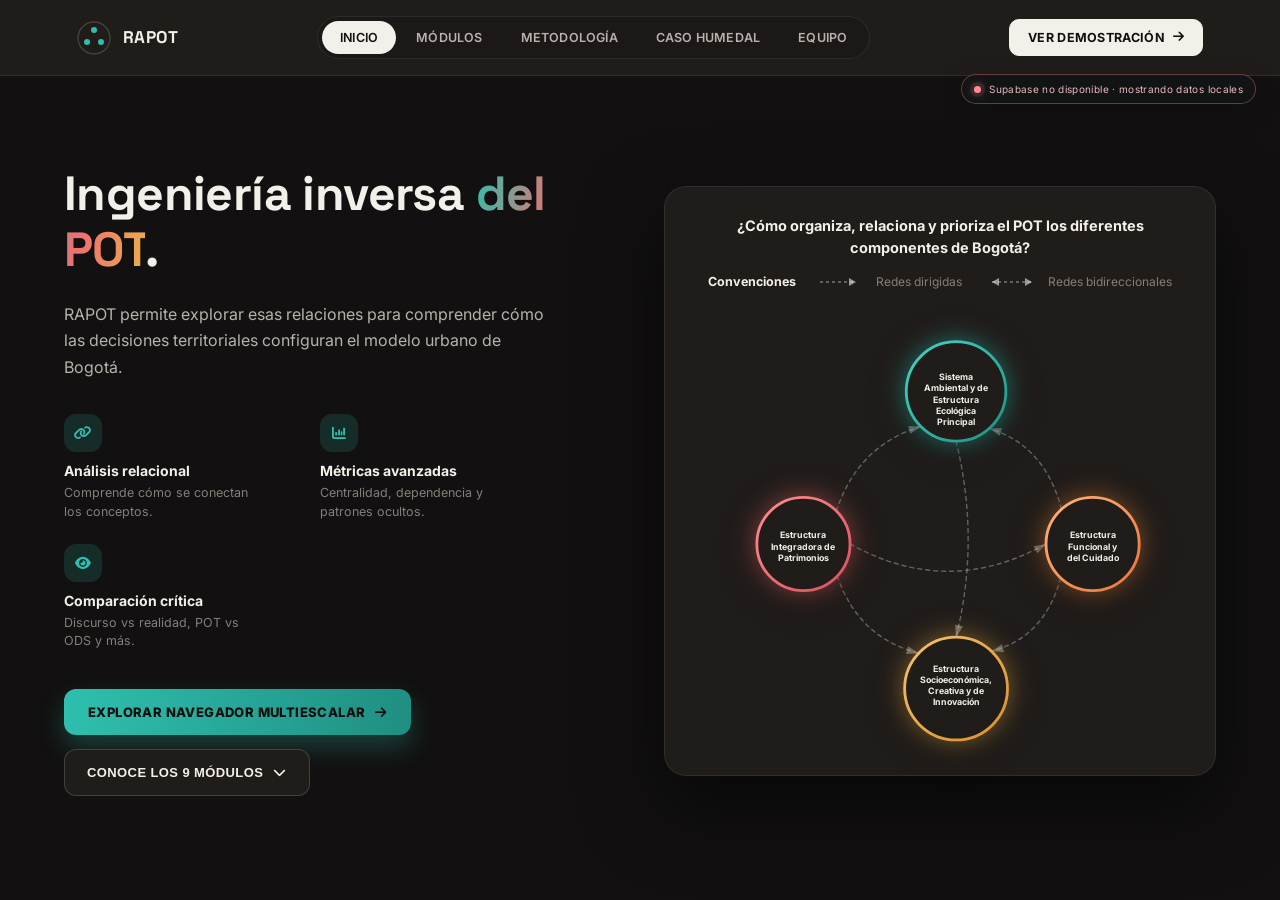
==== index.html @ fb7dc4b0 "Aumentar legibilidad de nodos densos" ====
<!DOCTYPE html>
<html lang="es">
<head>
<meta charset="UTF-8">
<meta name="viewport" content="width=device-width, initial-scale=1.0">
<title>RAPOT · La ciudad construida por relaciones</title>
<link rel="preconnect" href="https://fonts.googleapis.com">
<link href="https://fonts.googleapis.com/css2?family=Inter:wght@400;500;600;700;800&family=Space+Grotesk:wght@600;700;800&display=swap" rel="stylesheet">
<link rel="stylesheet" href="https://cdnjs.cloudflare.com/ajax/libs/font-awesome/6.4.0/css/all.min.css">
<link rel="stylesheet" href="./style.css?v=20260826-readable-nodes">
  <link rel="stylesheet" href="site-theme.css?v=20260823">
</head>
<body>

<!-- gradientes artísticos (paleta inspirada en infografía: teal, coral, gris, mostaza) compartidos por el diagrama principal y los popups de red -->
<svg width="0" height="0" style="position:absolute;overflow:hidden" aria-hidden="true">
  <defs>
    <linearGradient id="grad-green" x1="0" y1="0" x2="1" y2="1">
      <stop offset="0%" stop-color="#45d6c5"></stop>
      <stop offset="100%" stop-color="#1f8f82"></stop>
    </linearGradient>
    <linearGradient id="grad-purple" x1="0" y1="0" x2="1" y2="1">
      <stop offset="0%" stop-color="#ff8f8f"></stop>
      <stop offset="100%" stop-color="#d94f5c"></stop>
    </linearGradient>
    <linearGradient id="grad-blue" x1="0" y1="0" x2="1" y2="1">
      <stop offset="0%" stop-color="#ffb37a"></stop>
      <stop offset="100%" stop-color="#e8763c"></stop>
    </linearGradient>
    <linearGradient id="grad-yellow" x1="0" y1="0" x2="1" y2="1">
      <stop offset="0%" stop-color="#f5c26b"></stop>
      <stop offset="100%" stop-color="#d9902e"></stop>
    </linearGradient>
    <linearGradient id="grad-soporte" x1="0" y1="0" x2="1" y2="1">
      <stop offset="0%" stop-color="#eab04c"></stop>
      <stop offset="100%" stop-color="#ef6f6f"></stop>
    </linearGradient>
    <linearGradient id="grad-resiliencia" x1="0" y1="0" x2="1" y2="1">
      <stop offset="0%" stop-color="#2fbfae"></stop>
      <stop offset="100%" stop-color="#ef8b3c"></stop>
    </linearGradient>
    <!-- desenfoque usado por el "blob" orgánico que conecta los nodos en los popups de red -->
    <filter id="blob-blur" x="-60%" y="-60%" width="220%" height="220%">
      <feGaussianBlur stdDeviation="12"></feGaussianBlur>
    </filter>
  </defs>
</svg>

<header>
  <nav class="navbar">
    <div class="logo">
      <svg class="icon" viewBox="0 0 34 34" xmlns="http://www.w3.org/2000/svg">
        <circle cx="17" cy="17" r="16" fill="none" stroke="rgba(47,212,200,0.55)" stroke-width="1.4"/>
        <circle cx="17" cy="9"  r="3"></circle>
        <circle cx="10" cy="21" r="3"></circle>
        <circle cx="24" cy="21" r="3"></circle>
      </svg>
      <div class="text">
        <h1>RAPOT</h1>
      </div>
    </div>
    <ul class="menu">
      <li class="active">INICIO</li>
      <li>MÓDULOS</li>
      <li>METODOLOGÍA</li>
      <li>CASO HUMEDAL</li>
      <li>EQUIPO</li>
    </ul>
    <a class="demo" href="./demo.html" target="_blank" rel="noopener noreferrer">VER DEMOSTRACIÓN <i class="fa-solid fa-arrow-right"></i></a>
  </nav>
</header>

<div id="supabase-status" class="supabase-status" data-state="loading" role="status" aria-live="polite">
  <span class="supabase-status-dot" aria-hidden="true"></span>
  <span class="supabase-status-label">Conectando con Supabase…</span>
</div>

<section class="hero">
  <div class="hero-inner">

    <!-- LEFT: copy -->
    <div class="hero-copy">
      <h1>
        Ingeniería inversa <span class="grad">del POT</span>.
      </h1>

      <p class="lead">
        RAPOT permite explorar esas relaciones para comprender cómo las decisiones territoriales configuran el modelo urbano de Bogotá.
      </p>

      <div class="feature-grid">
        <div class="feature">
          <div class="f-icon"><i class="fa-solid fa-link"></i></div>
          <h3>Análisis relacional</h3>
          <p>Comprende cómo se conectan los conceptos.</p>
        </div>
        <div class="feature">
          <div class="f-icon"><i class="fa-solid fa-chart-column"></i></div>
          <h3>Métricas avanzadas</h3>
          <p>Centralidad, dependencia y patrones ocultos.</p>
        </div>
        <div class="feature">
          <div class="f-icon"><i class="fa-solid fa-eye"></i></div>
          <h3>Comparación crítica</h3>
          <p>Discurso vs realidad, POT vs ODS y más.</p>
        </div>
      </div>

      <div class="cta-row">
        <a class="btn-primary" href="./modulo-05.html">EXPLORAR NAVEGADOR MULTIESCALAR <i class="fa-solid fa-arrow-right"></i></a>
        <button class="btn-secondary" onclick="document.querySelector('.features')?.scrollIntoView({behavior:'smooth'})">CONOCE LOS 9 MÓDULOS <i class="fa-solid fa-chevron-down"></i></button>
      </div>
    </div>

    <!-- RIGHT: network diagram -->
    <div class="hero-visual">
     <div class="hero-visual-card">

      <p class="visual-question">¿Cómo organiza, relaciona y prioriza el POT los diferentes componentes de Bogotá?</p>

      <div class="legend">
        <span class="legend-title">Convenciones</span>
        <span class="legend-item">
          <svg class="leg-svg" viewBox="0 0 50 12" width="50" height="12" aria-hidden="true">
            <line x1="2" y1="6" x2="38" y2="6" stroke="rgba(255,255,255,0.4)" stroke-width="1.5" stroke-dasharray="3 3"></line>
            <path d="M38,6 L31,2 L31,10 Z" fill="rgba(255,255,255,0.55)"></path>
          </svg>
          Redes dirigidas
        </span>
        <span class="legend-item">
          <svg class="leg-svg" viewBox="0 0 56 12" width="56" height="12" aria-hidden="true">
            <line x1="8" y1="6" x2="48" y2="6" stroke="rgba(255,255,255,0.4)" stroke-width="1.5" stroke-dasharray="3 3"></line>
            <path d="M8,6 L15,2 L15,10 Z" fill="rgba(255,255,255,0.55)"></path>
            <path d="M48,6 L41,2 L41,10 Z" fill="rgba(255,255,255,0.55)"></path>
          </svg>
          Redes bidireccionales
        </span>
      </div>

      <svg viewBox="0 0 620 560" xmlns="http://www.w3.org/2000/svg" class="network-svg" id="network-svg">

        <!-- relations: each is clickable. Curves fan out from the centre, arrowhead sits in the open gap -->
        <g class="links">

          <!-- EEP (verde) -> ESECI (amarillo) -->
          <g class="link" data-relation="e1" tabindex="0" role="button" aria-label="Relación EEP a ESECI">
            <path class="link-hit" d="M344.7,170.2 Q375,295 345.1,417.8"></path>
            <path class="link-line" d="M344.7,170.2 Q375,295 345.1,417.8"></path>
            <path class="link-arrow" d="M-15,-5 L0,0 L-15,5 Z" transform="translate(345.1,417.8) rotate(103.7)"></path>
          </g>

          <!-- EIP (morado) -> EEP (verde) -->
          <g class="link" data-relation="e2" tabindex="0" role="button" aria-label="Relación EIP a EEP">
            <path class="link-hit" d="M159.2,245.3 Q189.7,158.4 271.4,130.2"></path>
            <path class="link-line" d="M159.2,245.3 Q189.7,158.4 271.4,130.2"></path>
            <path class="link-arrow" d="M-15,-5 L0,0 L-15,5 Z" transform="translate(271.4,130.2) rotate(-19.0)"></path>
          </g>

          <!-- EFC (azul) -> EEP (verde) -->
          <g class="link" data-relation="e3" tabindex="0" role="button" aria-label="Relación EFC a EEP">
            <path class="link-hit" d="M484.3,244.2 Q460.3,158.4 388.1,131.6"></path>
            <path class="link-line" d="M484.3,244.2 Q460.3,158.4 388.1,131.6"></path>
            <path class="link-arrow" d="M-15,-5 L0,0 L-15,5 Z" transform="translate(388.1,131.6) rotate(-159.6)"></path>
          </g>

          <!-- EFC (azul) -> ESECI (amarillo) -->
          <g class="link" data-relation="e4" tabindex="0" role="button" aria-label="Relación EFC a ESECI">
            <path class="link-hit" d="M483.8,355.7 Q460.3,436.6 390.7,459.8"></path>
            <path class="link-line" d="M483.8,355.7 Q460.3,436.6 390.7,459.8"></path>
            <path class="link-arrow" d="M-15,-5 L0,0 L-15,5 Z" transform="translate(390.7,459.8) rotate(161.6)"></path>
          </g>

          <!-- EIP (morado) -> EFC (azul) -->
          <g class="link" data-relation="e5" tabindex="0" role="button" aria-label="Relación EIP a EFC">
            <path class="link-hit" d="M191.3,327.1 Q320,395 448.7,327.1"></path>
            <path class="link-line" d="M191.3,327.1 Q320,395 448.7,327.1"></path>
            <path class="link-arrow" d="M-15,-5 L0,0 L-15,5 Z" transform="translate(448.7,327.1) rotate(-27.8)"></path>
          </g>

          <!-- EIP (morado) -> ESECI (amarillo) -->
          <g class="link" data-relation="e6" tabindex="0" role="button" aria-label="Relación EIP a ESECI">
            <path class="link-hit" d="M159.8,354.5 Q189.7,436.6 268.9,461.1"></path>
            <path class="link-line" d="M159.8,354.5 Q189.7,436.6 268.9,461.1"></path>
            <path class="link-arrow" d="M-15,-5 L0,0 L-15,5 Z" transform="translate(268.9,461.1) rotate(17.2)"></path>
          </g>

        </g>

        <!-- nodes (arrastrables). El grupo externo lo mueve la física de arrastre (transform);
             el grupo interno ".node-float" solo hace flotar visualmente el círculo con CSS,
             sin tocar el transform que controla el arrastre. -->
        <g class="node node-green" data-node="green" transform="translate(330,110)">
          <g class="node-float">
            <circle r="62"></circle>
            <text y="-14">Sistema<tspan x="0" dy="14">Ambiental y de</tspan><tspan x="0" dy="14">Estructura</tspan><tspan x="0" dy="14">Ecológica</tspan><tspan x="0" dy="14">Principal</tspan></text>
          </g>
        </g>

        <g class="node node-purple" data-node="purple" transform="translate(140,300)">
          <g class="node-float">
            <circle r="58"></circle>
            <text y="-7">Estructura<tspan x="0" dy="14">Integradora de</tspan><tspan x="0" dy="14">Patrimonios</tspan></text>
          </g>
        </g>

        <g class="node node-blue" data-node="blue" transform="translate(500,300)">
          <g class="node-float">
            <circle r="58"></circle>
            <text y="-7">Estructura<tspan x="0" dy="14">Funcional y</tspan><tspan x="0" dy="14">del Cuidado</tspan></text>
          </g>
        </g>

        <g class="node node-yellow" data-node="yellow" transform="translate(330,480)">
          <g class="node-float">
            <circle r="64"></circle>
            <text y="-21">Estructura<tspan x="0" dy="14">Socioeconómica,</tspan><tspan x="0" dy="14">Creativa y de</tspan><tspan x="0" dy="14">Innovación</tspan></text>
          </g>
        </g>
      </svg>
     </div>
    </div>

  </div>
</section>

<!-- ============ POPUP: redes por estructura ============ -->
<div id="redes-modal-overlay" class="redes-modal-overlay" hidden>
  <div class="redes-modal" role="dialog" aria-modal="true" aria-labelledby="redes-modal-title">
    <button class="redes-modal-close" type="button" aria-label="Cerrar">✕</button>

    <div class="redes-modal-header">
      <h2 id="redes-modal-title">Estructura</h2>
      <p class="redes-modal-subtitle">Modo Analítico // Nodos = 0</p>
    </div>

    <div class="redes-modal-body">
      <svg class="redes-network-svg" viewBox="0 0 800 600" xmlns="http://www.w3.org/2000/svg">
        <g class="redes-edges"></g>
        <g class="redes-nodes"></g>
      </svg>

      <aside class="redes-side-panel">
        <div class="redes-legend-card">
          <span class="redes-legend-card-title">Leyenda de Capas</span>
          <div class="redes-toggle-row">
            <span>Nodos Principales</span>
            <button class="redes-toggle is-on" type="button" data-toggle="nodes" role="switch" aria-checked="true"><span class="redes-toggle-knob"></span></button>
          </div>
          <div class="redes-toggle-row">
            <span>Conexiones Activas</span>
            <button class="redes-toggle is-on" type="button" data-toggle="edges" role="switch" aria-checked="true"><span class="redes-toggle-knob"></span></button>
          </div>
        </div>

        <div class="redes-conventions-card">
          <span class="redes-legend-card-title">Convenciones</span>
          <div class="redes-convention-item"><span class="redes-swatch redes-swatch-directa"></span>Directa</div>
          <div class="redes-convention-item"><span class="redes-swatch redes-swatch-indirecta"></span>Indirecta</div>
          <div class="redes-convention-item"><span class="redes-swatch redes-swatch-soporte"></span>Soporte</div>
          <div class="redes-convention-item"><span class="redes-swatch redes-swatch-resiliencia"></span>Resiliencia</div>
        </div>
      </aside>
    </div>
  </div>
</div>

<!-- ============ POP-UP INDEPENDIENTE DE ELEMENTOS POR CATEGORÍA ============ -->
<div id="items-modal-overlay" class="items-modal-overlay" hidden>
  <section class="items-modal" role="dialog" aria-modal="true" aria-labelledby="items-modal-title">
    <button id="items-modal-close" class="items-modal-close" type="button" aria-label="Cerrar listado">✕</button>
    <div class="items-modal-header">
      <div>
        <button id="items-modal-back" class="items-modal-back" type="button" hidden aria-label="Volver a la categoría principal">← Categoría principal</button>
        <p class="items-modal-kicker">Datos detallados // Supabase</p>
        <h2 id="items-modal-title">Elementos de la categoría</h2>
        <p id="items-modal-subtitle" class="items-modal-subtitle">Cargando elementos…</p>
      </div>
      <div id="items-modal-count" class="items-modal-count" aria-live="polite">0 elementos</div>
    </div>
    <div class="items-modal-content">
      <main class="items-modal-main">
        <div class="items-modal-toolbar">
          <label class="items-search-label" for="items-search">Buscar dentro de esta categoría</label>
          <input id="items-search" class="items-search" type="search" placeholder="Escribe un nombre…" autocomplete="off">
        </div>
        <div id="category-network-view" class="category-view" aria-label="Vista en red">
          <div class="category-network-toolbar">
            <span class="category-network-hint">Red distribuida · arrastra y haz zoom para leer cada nodo</span>
            <div class="category-zoom-controls" role="group" aria-label="Controles de zoom">
              <button type="button" data-zoom-action="out" aria-label="Alejar la red">−</button>
              <output id="category-zoom-level" aria-live="polite">100%</output>
              <button type="button" data-zoom-action="in" aria-label="Acercar la red">+</button>
              <button type="button" data-zoom-action="reset" aria-label="Restablecer zoom">↺</button>
            </div>
          </div>
          <div id="category-network-canvas" class="category-network-canvas">
            <svg id="category-network-svg" class="category-network-svg" viewBox="0 0 760 520" role="img" aria-label="Red distribuida de elementos de la categoría">
              <defs>
                <marker id="category-arrow" viewBox="0 0 10 10" refX="9" refY="5" markerWidth="5" markerHeight="5" orient="auto-start-reverse"><path d="M 0 0 L 10 5 L 0 10 z" fill="#d7a53c"></path></marker>
              </defs>
              <g id="category-network-scene">
                <g id="category-network-links"></g>
                <g id="category-network-nodes"></g>
              </g>
            </svg>
          </div>
        </div>
        <div id="category-table-view" class="category-view category-table-view" hidden aria-label="Vista en tabla">
          <div class="items-list-table-wrap">
            <table class="items-data-table">
              <thead>
                <tr><th>#</th><th>Elemento</th><th>Hoja</th><th>Subcategoría</th></tr>
              </thead>
              <tbody id="items-list" aria-live="polite"></tbody>
            </table>
          </div>
        </div>
      </main>
      <aside class="items-side-panel" aria-label="Opciones de visualización">
        <p class="items-side-kicker">Representación</p>
        <button class="items-view-button is-active" type="button" data-category-view="network">
          <span class="items-view-icon">⌘</span>
          <span><strong>Vista en red</strong><small>Relaciones y nodos</small></span>
        </button>
        <button class="items-view-button" type="button" data-category-view="table">
          <span class="items-view-icon">▦</span>
          <span><strong>Vista en tabla</strong><small>Todos los registros</small></span>
        </button>
        <div class="items-side-note">Ambas vistas usan los mismos datos consultados en Supabase.</div>
      </aside>
    </div>
  </section>
</div>

<script src="./supabase-client.js?v=20260826-readable-nodes" defer></script>
<script src="./category-items.js?v=20260826-readable-nodes" defer></script>
<script src="./scripts.js?v=20260826-readable-nodes" defer></script>
</body>
</html>
---- style.css ----
:root{
  --bg: #121010;
  --bg-soft: #1b1817;
  --surface: #201c1a;
  --border: rgba(255,255,255,0.08);
  --border-strong: rgba(255,255,255,0.16);
  --text: #f3efe9;
  --text-dim: #b9b2aa;
  --text-faint: #857f78;

  /* gama "infografía": turquesa, coral, naranja, mostaza sobre fondo negro
     (los nombres de variable son heredados del sistema anterior, los colores ya no son
     literalmente verde/morado/azul/amarillo) */
  --green: #2fbfae;
  --green-dark: #1f8f82;
  --green-soft: rgba(47,191,174,0.16);
  --purple: #ef6f6f;
  --purple-soft: rgba(239,111,111,0.16);
  --blue: #ef8b3c;
  --blue-soft: rgba(239,139,60,0.16);
  --yellow: #eab04c;
  --yellow-soft: rgba(234,176,76,0.16);

  --shadow-sm: 0 2px 6px rgba(0,0,0,0.35);
  --shadow-md: 0 14px 34px rgba(0,0,0,0.45);
  --shadow-lg: 0 30px 80px rgba(0,0,0,0.55);

  --radius-lg: 22px;
  --radius-md: 16px;
  --radius-sm: 10px;
}

*{ box-sizing:border-box; margin:0; padding:0; }

body{
  background: var(--bg);
  color: var(--text);
  font-family:'Inter', sans-serif;
  -webkit-font-smoothing:antialiased;
}

/* ================= NAVBAR ================= */
.navbar{
  display:flex;
  align-items:center;
  justify-content:space-between;
  gap:24px;
  padding: 16px 6vw;
  background: var(--surface);
  border-bottom:1px solid var(--border);
}

.navbar .logo{
  display:flex;
  align-items:center;
  gap:12px;
}

.navbar .logo .icon{
  width:34px;
  height:34px;
  flex-shrink:0;
}

.navbar .logo .icon circle:first-child{
  stroke: var(--border-strong);
}

.navbar .logo .icon circle:not(:first-child){
  fill: var(--green);
  filter: none;
}

.navbar .logo .text h1{
  font-family:'Space Grotesk', sans-serif;
  font-size:17px;
  font-weight:800;
  letter-spacing:0.5px;
  line-height:1.15;
  color: var(--text);
}

.navbar .logo .text p{
  font-size:10px;
  font-weight:600;
  letter-spacing:1.5px;
  color: var(--text-faint);
}

.navbar .menu{
  display:flex;
  gap:2px;
  list-style:none;
  background: var(--bg-soft);
  border:1px solid var(--border);
  border-radius:999px;
  padding:4px;
}

.navbar .menu li{
  cursor:pointer;
  font-size:12.5px;
  font-weight:600;
  letter-spacing:0.2px;
  color: var(--text-dim);
  padding:9px 18px;
  border-radius:999px;
  transition: color .15s, background .15s;
}

.navbar .menu li:hover{ color: var(--text); }
.navbar .menu li.active{ background: var(--text); color: var(--bg); }

.navbar .demo{
  cursor:pointer;
  background: var(--text);
  color: var(--bg);
  border:1px solid var(--text);
  border-radius:10px;
  padding:10px 18px;
  font-size:12.5px;
  font-weight:700;
  letter-spacing:0.3px;
  white-space:nowrap;
  transition: filter .15s, transform .15s;
  display:inline-flex;
  align-items:center;
  gap:8px;
  text-decoration:none;
}

.navbar .demo:hover{ filter:brightness(1.15); transform:translateY(-1px); }

@media (max-width: 768px){
  .navbar{
    flex-direction:column;
    align-items:flex-start;
    gap:16px;
  }
  .navbar .menu{ flex-wrap:wrap; gap:16px; }
}

/* ================= HERO ================= */
.hero{
  min-height:calc(100vh - 90px);
  display:flex;
  align-items:center;
  padding: 60px 5vw;
}

.hero-inner{
  display:grid;
  grid-template-columns: minmax(320px, 560px) 1fr;
  gap: 40px;
  max-width:1440px;
  margin:0 auto;
  width:100%;
  align-items:center;
}

/* ---------- COPY ---------- */
.hero-copy h1{
  font-family:'Space Grotesk', sans-serif;
  font-size: clamp(32px, 4.2vw, 48px);
  font-weight:800;
  line-height:1.18;
  letter-spacing:-0.6px;
  margin-bottom:22px;
  color: var(--text);
}

.hero-copy h1 .grad{
  background: linear-gradient(100deg, var(--green) 0%, var(--purple) 55%, var(--yellow) 100%);
  -webkit-background-clip: text;
  background-clip: text;
  color: transparent;
}

.lead{
  color: var(--text-dim);
  font-size:16px;
  line-height:1.65;
  max-width:480px;
  margin-bottom:34px;
}

.feature-grid{
  display:grid;
  grid-template-columns: 1fr 1fr;
  column-gap:32px;
  row-gap:22px;
  margin-bottom:38px;
  max-width:480px;
}

.feature .f-icon{
  width:38px;
  height:38px;
  border-radius:12px;
  background: var(--green-soft);
  color: var(--green);
  font-size:14px;
  display:flex;
  align-items:center;
  justify-content:center;
  margin-bottom:10px;
}

.feature h3{
  font-size:14px;
  font-weight:700;
  margin-bottom:5px;
  color: var(--text);
}

.feature p{
  font-size:12.5px;
  color: var(--text-faint);
  line-height:1.5;
  max-width:200px;
}

.cta-row{
  display:flex;
  align-items:center;
  gap:14px;
  flex-wrap:wrap;
}

.btn-primary{
  cursor:pointer;
  background: linear-gradient(90deg, var(--green), var(--green-dark));
  color:#0d0f0e;
  border:none;
  border-radius:12px;
  padding:15px 24px;
  font-size:13px;
  font-weight:800;
  letter-spacing:0.4px;
  display:inline-flex;
  align-items:center;
  gap:10px;
  text-decoration:none;
  transition: filter .15s, transform .15s;
  box-shadow: 0 12px 26px rgba(47,191,174,0.28);
}
.btn-primary:hover{ filter:brightness(1.1); transform:translateY(-1px); }

.btn-secondary{
  cursor:pointer;
  background: var(--surface);
  color: var(--text);
  border:1px solid var(--border-strong);
  border-radius:12px;
  padding:15px 22px;
  font-size:13px;
  font-weight:700;
  letter-spacing:0.4px;
  display:inline-flex;
  align-items:center;
  gap:10px;
  transition: background .15s, border-color .15s;
}
.btn-secondary:hover{ background: var(--bg-soft); }

/* ---------- NETWORK VISUAL ---------- */
.hero-visual{
  position:relative;
  display:flex;
  flex-direction:column;
  align-items:center;
}

.hero-visual-card{
  width:100%;
  background: var(--surface);
  border:1px solid var(--border);
  border-radius: var(--radius-lg);
  box-shadow: var(--shadow-lg);
  padding: 28px 26px 22px;
  display:flex;
  flex-direction:column;
  align-items:center;
}

.visual-question{
  font-size:14.5px;
  font-weight:700;
  color: var(--text);
  text-align:center;
  max-width:480px;
  line-height:1.5;
  margin-bottom:16px;
}

.legend{
  display:flex;
  align-items:center;
  gap:22px;
  margin-bottom:14px;
  flex-wrap:wrap;
  justify-content:center;
}

.legend-title{
  font-size:12.5px;
  font-weight:700;
  color: var(--text);
}

.legend-item{
  display:flex;
  align-items:center;
  gap:8px;
  font-size:12px;
  color: var(--text-faint);
}

.network-svg{
  width:100%;
  max-width:620px;
  height:auto;
  overflow:visible;
}

.node circle{
  fill: var(--surface);
  stroke-width:3.5;
  filter: drop-shadow(0 8px 18px rgba(0,0,0,0.4));
  transition: filter .18s ease, stroke-width .18s ease;
}

.node{
  cursor: grab;
  touch-action: none;
  user-select: none;
}

.node.dragging{
  cursor: grabbing;
}

.node.dragging circle{
  stroke-width:5;
}

.node text{
  fill: var(--text);
  font-family:'Inter', sans-serif;
  font-size:11px;
  font-weight:700;
  text-anchor:middle;
  pointer-events:none;
}

.node-green circle{ stroke: url(#grad-green); filter: drop-shadow(0 0 16px rgba(47,191,174,0.55)) drop-shadow(0 8px 18px rgba(0,0,0,0.4)); }
.node-purple circle{ stroke: url(#grad-purple); filter: drop-shadow(0 0 16px rgba(239,111,111,0.5)) drop-shadow(0 8px 18px rgba(0,0,0,0.4)); }
.node-blue circle{ stroke: url(#grad-blue); filter: drop-shadow(0 0 16px rgba(239,139,60,0.5)) drop-shadow(0 8px 18px rgba(0,0,0,0.4)); }
.node-yellow circle{ stroke: url(#grad-yellow); filter: drop-shadow(0 0 16px rgba(234,176,76,0.5)) drop-shadow(0 8px 18px rgba(0,0,0,0.4)); }

/* las bolitas "flotan" muy suavemente (el grupo externo .node sigue siendo el que
   controla el arrastre; este grupo interno solo mueve el dibujo un poquito con CSS) */
.node-float{
  transform-box: fill-box;
  transform-origin: center;
  animation: rapot-float 5s ease-in-out infinite;
}
.node.dragging .node-float{ animation-play-state: paused; }
.node-green  .node-float{ animation-duration: 5.2s; animation-delay: 0s;    }
.node-purple .node-float{ animation-duration: 4.6s; animation-delay: -1.1s; }
.node-blue   .node-float{ animation-duration: 5.8s; animation-delay: -2.4s; }
.node-yellow .node-float{ animation-duration: 4.9s; animation-delay: -0.6s; }

@keyframes rapot-float{
  0%,100%{ transform: translate(0, 0) rotate(0deg); }
  50%{ transform: translate(0, -6px) rotate(0.6deg); }
}

/* ---------- RELATION LINKS ---------- */
.link{ cursor:pointer; }

.link-line{
  fill:none;
  stroke: rgba(255,255,255,0.3);
  stroke-width:1.8;
  stroke-dasharray:5 5;
  stroke-linecap:round;
  opacity:1;
  transition: stroke .18s ease, stroke-width .18s ease, opacity .18s ease, filter .18s ease;
}

.link-arrow{
  fill: rgba(255,255,255,0.35);
  transition: fill .18s ease, filter .18s ease;
}

.link-hit{
  fill:none;
  stroke: transparent;
  stroke-width:22;
  cursor:pointer;
  pointer-events: all;
}

.link:hover .link-line,
.link:focus .link-line,
.link.link-active .link-line{
  stroke: var(--green);
  stroke-width:2.6;
  stroke-dasharray:6 4;
  opacity:1;
  filter: drop-shadow(0 0 6px rgba(47,191,174,0.6));
}

.link:hover .link-arrow,
.link:focus .link-arrow,
.link.link-active .link-arrow{
  fill: var(--green);
  filter: drop-shadow(0 0 6px rgba(47,191,174,0.6));
}

.leg-svg{ display:block; }

/* ================= POPUP ================= */
.pot-popup{
  position:fixed;
  width:min(340px, 86vw);
  background: var(--surface);
  border:1px solid var(--border);
  border-radius: var(--radius-md);
  padding:18px 20px 16px;
  box-shadow: var(--shadow-lg);
  z-index:10000;
  animation: pot-pop-in .16s ease;
}

@keyframes pot-pop-in{
  from{ opacity:0; transform:translateY(6px) scale(.97); }
  to{ opacity:1; transform:none; }
}

.pot-popup .pot-popup-close{
  cursor:pointer;
  position:absolute;
  top:10px; right:12px;
  background:none;
  border:none;
  color: var(--text-faint);
  font-size:14px;
  padding:4px;
  line-height:1;
}
.pot-popup .pot-popup-close:hover{ color: var(--text); }

.pot-popup .pot-relation{
  font-size:11px;
  font-weight:700;
  letter-spacing:0.6px;
  color: var(--green);
  text-transform:uppercase;
  margin-bottom:10px;
  padding-right:18px;
}

.pot-popup .pot-quote{
  font-size:14px;
  line-height:1.55;
  font-style:italic;
  color: var(--text);
  margin-bottom:14px;
}

.pot-popup .pot-page{
  font-size:12px;
  color: var(--text-faint);
  border-top:1px solid var(--border);
  padding-top:10px;
  font-weight:600;
  letter-spacing:0.3px;
}

/* ---------- RESPONSIVE ---------- */
@media (max-width: 980px){
  .hero-inner{
    grid-template-columns: 1fr;
  }
  .hero-visual{ order:-1; margin-bottom:20px; }
  .feature-grid{ max-width:none; }
  .lead{ max-width:none; }
  .hero-copy h1{ font-size: clamp(30px, 7vw, 44px); }
}

@media (max-width: 480px){
  .cta-row{ flex-direction:column; align-items:stretch; }
  .btn-primary, .btn-secondary{ justify-content:center; }
}
/* ================= POPUP DE REDES POR ESTRUCTURA ================= */

.redes-modal-overlay{
  position: fixed;
  inset: 0;
  background: rgba(0,0,0,0.7);
  backdrop-filter: blur(3px);
  display: flex;
  align-items: center;
  justify-content: center;
  z-index: 20000;
  padding: 24px;
  animation: redes-fade-in .15s ease;
}

.redes-modal-overlay[hidden]{ display: none; }

@keyframes redes-fade-in{
  from{ opacity: 0; }
  to{ opacity: 1; }
}

.redes-modal{
  position: relative;
  width: min(1100px, 100%);
  max-height: 92vh;
  overflow: auto;
  background: var(--surface);
  border: 1px solid var(--border, rgba(255,255,255,0.08));
  border-radius: 22px;
  padding: 26px 28px 30px;
  box-shadow: 0 30px 80px rgba(0,0,0,0.6);
  animation: redes-pop-in .18s ease;
}

@keyframes redes-pop-in{
  from{ opacity: 0; transform: translateY(10px) scale(.97); }
  to{ opacity: 1; transform: none; }
}

.redes-modal-close{
  cursor: pointer;
  position: absolute;
  top: 16px; right: 18px;
  width: 32px; height: 32px;
  border-radius: 8px;
  background: var(--bg-soft, #1b1817);
  border: 1px solid var(--border, rgba(255,255,255,0.08));
  color: var(--text-dim, #b9b2aa);
  font-size: 14px;
  line-height: 1;
  display: flex;
  align-items: center;
  justify-content: center;
  transition: background .15s, color .15s;
}
.redes-modal-close:hover{ background: var(--border-strong); color: var(--text, #f3efe9); }

.redes-modal-header{
  margin-bottom: 6px;
  padding-right: 40px;
}

.redes-modal-header h2{
  font-family: 'Space Grotesk', sans-serif;
  font-size: 22px;
  font-weight: 800;
  letter-spacing: -0.2px;
  color: var(--redes-accent, #2fbfae);
}

.redes-modal-subtitle{
  font-size: 12.5px;
  font-weight: 600;
  letter-spacing: 0.3px;
  color: var(--text-faint, #857f78);
  margin-top: 4px;
}

.redes-modal-body{
  display: grid;
  grid-template-columns: 1fr 230px;
  gap: 22px;
  margin-top: 18px;
  align-items: start;
}

.redes-network-svg{
  width: 100%;
  height: auto;
  overflow: visible;
}

/* ---- nodos ---- */
.redes-node{
  cursor: pointer;
  transition: opacity .2s ease;
}

.redes-node circle{
  fill: var(--surface, #201c1a);
  stroke-width: 3;
  filter: drop-shadow(0 8px 16px rgba(0,0,0,0.4));
  transition: opacity .18s ease;
}

/* click en un nodo: se apaga junto con sus conexiones (ver redes-edge.is-dimmed) */
.redes-node.is-dimmed{ opacity: 0.28; }

/* flotación suave de cada nodo dentro del popup (duración/retraso puestos por JS por nodo) */
.redes-node-float{
  transform-box: fill-box;
  transform-origin: center;
  animation-name: rapot-float-soft;
  animation-timing-function: ease-in-out;
  animation-iteration-count: infinite;
}
@keyframes rapot-float-soft{
  0%,100%{ transform: translate(0, 0); }
  50%{ transform: translate(0, -4px); }
}

.redes-node.is-primary circle{
  stroke-width: 4;
}

.redes-node text{
  fill: var(--text, #f3efe9);
  font-family: 'Inter', sans-serif;
  font-weight: 700;
  text-anchor: middle;
  pointer-events: none;
}

.redes-node .redes-node-label{
  font-size: 9.5px;
  line-height: 1.15;
}

.redes-node .redes-node-icon-fo{
  overflow: visible;
  pointer-events: none;
}

.redes-node .redes-node-icon{
  width: 100%;
  height: 100%;
  display: flex;
  align-items: center;
  justify-content: center;
  font-size: 15px;
}

.redes-nodes.dim-secondary .redes-node:not(.is-primary){
  opacity: 0.35;
}

/* colores por color de acento del nodo (turquesa / coral / gris / mostaza), con brillo degradado sobre fondo negro */
.redes-node[data-accent="green"]  circle{ stroke: url(#grad-green);  filter: drop-shadow(0 0 11px rgba(47,191,174,0.45)) drop-shadow(0 8px 16px rgba(0,0,0,0.4)); }
.redes-node[data-accent="green"]  .redes-node-icon{ color: #4fd6c6; }
.redes-node[data-accent="purple"] circle{ stroke: url(#grad-purple); filter: drop-shadow(0 0 11px rgba(239,111,111,0.4)) drop-shadow(0 8px 16px rgba(0,0,0,0.4)); }
.redes-node[data-accent="purple"] .redes-node-icon{ color: #f2908f; }
.redes-node[data-accent="blue"]   circle{ stroke: url(#grad-blue);   filter: drop-shadow(0 0 11px rgba(239,139,60,0.45)) drop-shadow(0 8px 16px rgba(0,0,0,0.4)); }
.redes-node[data-accent="blue"]   .redes-node-icon{ color: #ffb37a; }
.redes-node[data-accent="yellow"] circle{ stroke: url(#grad-yellow); filter: drop-shadow(0 0 11px rgba(234,176,76,0.45)) drop-shadow(0 8px 16px rgba(0,0,0,0.4)); }
.redes-node[data-accent="yellow"] .redes-node-icon{ color: #f2c069; }

.redes-node.is-primary circle{
  stroke-width: 5;
}
.redes-node[data-accent="green"].is-primary  circle{ filter: drop-shadow(0 0 18px rgba(47,191,174,0.6)) drop-shadow(0 10px 22px rgba(0,0,0,0.45)); }
.redes-node[data-accent="purple"].is-primary circle{ filter: drop-shadow(0 0 18px rgba(239,111,111,0.55)) drop-shadow(0 10px 22px rgba(0,0,0,0.45)); }
.redes-node[data-accent="blue"].is-primary   circle{ filter: drop-shadow(0 0 18px rgba(239,139,60,0.6)) drop-shadow(0 10px 22px rgba(0,0,0,0.45)); }
.redes-node[data-accent="yellow"].is-primary circle{ filter: drop-shadow(0 0 18px rgba(234,176,76,0.6)) drop-shadow(0 10px 22px rgba(0,0,0,0.45)); }

/* nodo expandible: coarse graining (red vial, parques, equipamientos) */
.redes-node.is-expandable{ cursor: pointer; }
.redes-node.is-expandable circle{
  stroke-width: 4;
  transition: filter .25s ease;
}
.redes-node.is-expandable:hover circle{
  filter: drop-shadow(0 0 20px currentColor) drop-shadow(0 8px 16px rgba(0,0,0,0.4));
}

/* ---- conexiones ---- */
.redes-edges{ transition: opacity .18s ease; }
.redes-edges.is-hidden{ opacity: 0; pointer-events: none; }

.redes-edge{ cursor: pointer; transition: opacity .2s ease; }
.redes-edge-hit{ fill: none; stroke: transparent; stroke-width: 16; pointer-events: all; }

/* mancha difuminada detrás de cada línea, para que la conexión se vea como una
   cinta orgánica de color (inspirado en los "blobs" de la referencia) y no solo una línea */
.redes-edge-blob{
  fill: none;
  stroke-linecap: round;
  pointer-events: none;
  transition: opacity .25s ease;
}
.redes-edge-blob-directa{    stroke: rgba(255,255,255,0.16); stroke-width: 20; }
.redes-edge-blob-indirecta{  stroke: rgba(255,255,255,0.12); stroke-width: 16; }
.redes-edge-blob-soporte{    stroke: url(#grad-soporte);     stroke-width: 26; opacity: 0.22; }
.redes-edge-blob-resiliencia{stroke: url(#grad-resiliencia); stroke-width: 26; opacity: 0.22; }

/* líneas punteadas con extremos redondeados, más "vivas" que un simple trazo sólido */
.redes-edge-line{ fill: none; stroke-linecap: round; stroke-dasharray: 5 5; transition: stroke-width .15s ease, filter .15s ease; }
.redes-edge-arrow{ transition: filter .15s ease, opacity .2s ease; }

.redes-edge:hover .redes-edge-line,
.redes-edge:focus .redes-edge-line{
  stroke-width: 3.2;
  filter: drop-shadow(0 0 7px rgba(255,255,255,0.45));
}

/* un nodo apagado apaga también sus conexiones */
.redes-edge.is-dimmed{ opacity: 0.18; }

.redes-edge-directa .redes-edge-line{ stroke: rgba(255,255,255,0.42); stroke-width: 1.7; filter: drop-shadow(0 0 3px rgba(255,255,255,0.12)); }
.redes-edge-directa .redes-edge-arrow{ fill: rgba(255,255,255,0.42); }

.redes-edge-indirecta .redes-edge-line{ stroke: rgba(255,255,255,0.32); stroke-width: 1.4; stroke-dasharray: 1.5 6; }
.redes-edge-indirecta .redes-edge-arrow{ fill: rgba(255,255,255,0.32); }

.redes-edge-soporte .redes-edge-line{ stroke: url(#grad-soporte); stroke-width: 2.2; stroke-dasharray: 6 4; filter: drop-shadow(0 0 5px rgba(234,176,76,0.35)); }
.redes-edge-soporte .redes-edge-arrow{ fill: #f0a15c; }
.redes-edge-soporte.is-dashed .redes-edge-line{ stroke-dasharray: 1.5 6; stroke-width: 1.7; }

.redes-edge-resiliencia .redes-edge-line{ stroke: url(#grad-resiliencia); stroke-width: 2.2; stroke-dasharray: 6 4; filter: drop-shadow(0 0 5px rgba(239,139,60,0.35)); }
.redes-edge-resiliencia .redes-edge-arrow{ fill: #f2954f; }
.redes-edge-resiliencia.is-dashed .redes-edge-line{ stroke-dasharray: 1.5 6; stroke-width: 1.7; }

/* ---- panel lateral ---- */
.redes-side-panel{
  display: flex;
  flex-direction: column;
  gap: 14px;
}

.redes-legend-card, .redes-conventions-card{
  background: var(--bg-soft, #1b1817);
  border: 1px solid var(--border, rgba(255,255,255,0.08));
  border-radius: 14px;
  padding: 14px 16px 16px;
}

.redes-legend-card-title{
  display: block;
  font-size: 12.5px;
  font-weight: 700;
  color: var(--text, #f3efe9);
  margin-bottom: 12px;
  padding-bottom: 10px;
  border-bottom: 1px solid var(--border, rgba(255,255,255,0.08));
}

.redes-toggle-row{
  display: flex;
  align-items: center;
  justify-content: space-between;
  gap: 10px;
  font-size: 12px;
  color: var(--text-dim, #b9b2aa);
  margin-bottom: 10px;
}
.redes-toggle-row:last-child{ margin-bottom: 0; }

.redes-toggle{
  cursor: pointer;
  position: relative;
  width: 34px;
  height: 19px;
  border-radius: 999px;
  border: none;
  background: rgba(255,255,255,0.18);
  transition: background .15s ease;
  flex-shrink: 0;
}

.redes-toggle .redes-toggle-knob{
  position: absolute;
  top: 2px; left: 2px;
  width: 15px; height: 15px;
  border-radius: 50%;
  background: #fff;
  box-shadow: 0 1px 3px rgba(0,0,0,0.4);
  transition: transform .15s ease;
}

.redes-toggle.is-on{ background: var(--green, #2fbfae); }
.redes-toggle.is-on .redes-toggle-knob{ transform: translateX(15px); }

.redes-convention-item{
  display: flex;
  align-items: center;
  gap: 10px;
  font-size: 12px;
  color: var(--text-dim, #b9b2aa);
  margin-bottom: 9px;
}
.redes-convention-item:last-child{ margin-bottom: 0; }

.redes-swatch{
  width: 24px;
  height: 0;
  border-top: 2px solid;
  flex-shrink: 0;
}

.redes-swatch-directa{ border-top-style: solid; border-top-color: rgba(255,255,255,0.4); }
.redes-swatch-indirecta{ border-top-style: dashed; border-top-color: rgba(255,255,255,0.3); }
.redes-swatch-soporte{ border-top-style: solid; border-image: linear-gradient(90deg,#eab04c,#ef6f6f) 1; }
.redes-swatch-resiliencia{ border-top-style: solid; border-image: linear-gradient(90deg,#2fbfae,#ef8b3c) 1; }

@media (max-width: 760px){
  .redes-modal-body{ grid-template-columns: 1fr; }
  .redes-side-panel{ flex-direction: row; flex-wrap: wrap; }
  .redes-legend-card, .redes-conventions-card{ flex: 1 1 220px; }
}

/* ---- popup de sustento (al hacer click en una línea de relación) ---- */
.sustento-popup{
  position: fixed;
  width: min(360px, 88vw);
  background: var(--surface, #201c1a);
  border: 1px solid var(--border, rgba(255,255,255,0.08));
  border-radius: var(--radius-md, 16px);
  padding: 18px 20px 16px;
  box-shadow: 0 24px 60px rgba(0,0,0,0.6);
  z-index: 21000;
  animation: pot-pop-in .16s ease;
}

.sustento-popup .pot-popup-close{
  cursor: pointer;
  position: absolute;
  top: 10px; right: 12px;
  background: none;
  border: none;
  color: var(--text-faint, #857f78);
  font-size: 14px;
  padding: 4px;
  line-height: 1;
}
.sustento-popup .pot-popup-close:hover{ color: var(--text, #f3efe9); }

.sustento-popup .sustento-relation{
  font-size: 13.5px;
  font-weight: 800;
  color: var(--text, #f3efe9);
  margin-bottom: 8px;
  padding-right: 18px;
}

.sustento-tipo-badge{
  display: inline-flex;
  font-size: 10.5px;
  font-weight: 800;
  letter-spacing: 0.3px;
  text-transform: uppercase;
  padding: 3px 9px;
  border-radius: 999px;
  margin-bottom: 10px;
}
.sustento-tipo-soporte{ background: rgba(234,176,76,0.18); color: #eab04c; }
.sustento-tipo-resiliencia{ background: rgba(47,191,174,0.18); color: #4fd6c6; }
.sustento-tipo-directa{ background: rgba(255,255,255,0.08); color: var(--text-dim); }
.sustento-tipo-indirecta{ background: rgba(255,255,255,0.08); color: var(--text-dim); }
.sustento-tipo-generico{ background: rgba(255,255,255,0.08); color: var(--text-dim); }

.sustento-popup .pot-quote{
  font-size: 13.5px;
  line-height: 1.55;
  font-style: italic;
  color: var(--text, #f3efe9);
  margin-bottom: 12px;
}

.sustento-popup .sustento-partial-note{
  font-size: 11px;
  color: var(--text-faint, #857f78);
  margin-top: -6px;
  margin-bottom: 12px;
}

.sustento-popup .pot-page{
  font-size: 12px;
  color: var(--text-faint, #857f78);
  border-top: 1px solid var(--border, rgba(255,255,255,0.08));
  padding-top: 10px;
  font-weight: 600;
  letter-spacing: 0.3px;
}

/* ===================== ESTADO DE DATOS DINÁMICOS ===================== */
.supabase-status {
  position: fixed;
  z-index: 20;
  top: 74px;
  right: 24px;
  display: inline-flex;
  align-items: center;
  gap: 8px;
  max-width: min(560px, calc(100vw - 48px));
  padding: 8px 12px;
  border: 1px solid rgba(63, 208, 191, 0.22);
  border-radius: 999px;
  background: rgba(17, 21, 22, 0.78);
  color: rgba(238, 247, 245, 0.78);
  font-size: 10px;
  letter-spacing: 0.035em;
  backdrop-filter: blur(14px);
  box-shadow: 0 8px 28px rgba(0,0,0,0.18);
  transition: border-color 180ms ease, color 180ms ease;
}
.supabase-status[data-state="error"] {
  border-color: rgba(255, 143, 143, 0.35);
  color: rgba(255, 205, 205, 0.9);
}
.supabase-status-dot {
  width: 7px;
  height: 7px;
  flex: 0 0 7px;
  border-radius: 50%;
  background: #3fd0bf;
  box-shadow: 0 0 0 4px rgba(63, 208, 191, 0.12), 0 0 14px rgba(63, 208, 191, 0.8);
}
.supabase-status-dot.is-error {
  background: #ff8f8f;
  box-shadow: 0 0 0 4px rgba(255, 143, 143, 0.12), 0 0 14px rgba(255, 143, 143, 0.6);
}
@media (max-width: 700px) {
  .supabase-status {
    top: 64px;
    right: 12px;
    left: 12px;
    justify-content: center;
    max-width: none;
    font-size: 9px;
  }
}

/* ===================== POP-UP INDEPENDIENTE DE ELEMENTOS ===================== */
.items-modal-overlay{
  position: fixed;
  inset: 0;
  z-index: 30000;
  display: flex;
  align-items: center;
  justify-content: center;
  padding: 24px;
  background: rgba(0,0,0,0.78);
  backdrop-filter: blur(7px);
  animation: items-fade-in .16s ease;
}
.items-modal-overlay[hidden]{ display:none; }
@keyframes items-fade-in{ from{ opacity:0; } to{ opacity:1; } }
.items-modal{
  position: relative;
  display: flex;
  flex-direction: column;
  width: min(920px, 100%);
  max-height: min(86vh, 820px);
  overflow: hidden;
  background: linear-gradient(145deg, #241f1d, #171414);
  border: 1px solid rgba(255,255,255,0.13);
  border-radius: 24px;
  box-shadow: 0 30px 90px rgba(0,0,0,0.68), 0 0 50px rgba(47,191,174,0.08);
  animation: items-pop-in .2s ease;
}
@keyframes items-pop-in{
  from{ opacity:0; transform: translateY(12px) scale(.975); }
  to{ opacity:1; transform:none; }
}
.items-modal-close{
  position:absolute;
  top:18px;
  right:18px;
  z-index:2;
  width:34px;
  height:34px;
  border:1px solid rgba(255,255,255,0.12);
  border-radius:10px;
  background:rgba(0,0,0,0.18);
  color:var(--text-dim);
  cursor:pointer;
  font-size:15px;
}
.items-modal-close:hover{ color:var(--text); background:rgba(255,255,255,0.10); }
.items-modal-header{
  display:flex;
  align-items:flex-start;
  justify-content:space-between;
  gap:24px;
  padding:28px 66px 20px 30px;
  border-bottom:1px solid rgba(255,255,255,0.08);
}
.items-modal-kicker{
  margin-bottom:8px;
  color:var(--green);
  font-size:10px;
  font-weight:800;
  letter-spacing:1.4px;
  text-transform:uppercase;
}
.items-modal-header h2{
  color:var(--text);
  font-family:'Space Grotesk', sans-serif;
  font-size:clamp(22px, 4vw, 34px);
  line-height:1.05;
}
.items-modal-subtitle{
  margin-top:8px;
  color:var(--text-dim);
  font-size:12px;
}
.items-modal-count{
  flex:0 0 auto;
  min-width:100px;
  padding:12px 14px;
  border:1px solid rgba(63,208,191,0.25);
  border-radius:14px;
  background:rgba(47,191,174,0.10);
  color:var(--green);
  font-size:12px;
  font-weight:800;
  text-align:center;
}
.items-modal-toolbar{
  display:flex;
  align-items:center;
  gap:12px;
  padding:16px 30px;
  border-bottom:1px solid rgba(255,255,255,0.06);
}
.items-search-label{
  position:absolute;
  width:1px;
  height:1px;
  overflow:hidden;
  clip:rect(0 0 0 0);
}
.items-search{
  width:100%;
  padding:12px 15px;
  border:1px solid rgba(255,255,255,0.12);
  border-radius:12px;
  outline:none;
  background:#121010;
  color:var(--text);
  font:inherit;
  font-size:13px;
}
.items-search::placeholder{ color:var(--text-faint); }
.items-search:focus{ border-color:rgba(63,208,191,0.65); box-shadow:0 0 0 3px rgba(63,208,191,0.10); }
.items-list{
  display:grid;
  grid-template-columns:repeat(2, minmax(0, 1fr));
  gap:10px;
  overflow-y:auto;
  padding:20px 30px 30px;
  scrollbar-color:var(--green-dark) #161313;
}
.items-list-empty,
.items-list-loading{
  grid-column:1 / -1;
  padding:42px 20px;
  color:var(--text-dim);
  text-align:center;
  font-size:13px;
}
.items-list-item{
  display:flex;
  align-items:flex-start;
  gap:12px;
  min-width:0;
  padding:13px 14px;
  border:1px solid rgba(255,255,255,0.08);
  border-radius:13px;
  background:rgba(255,255,255,0.035);
  transition:background .15s ease, border-color .15s ease, transform .15s ease;
}
.items-list-item:hover{ transform:translateY(-1px); border-color:rgba(63,208,191,0.28); background:rgba(63,208,191,0.07); }
.items-list-index{
  flex:0 0 27px;
  color:var(--green);
  font-size:10px;
  font-weight:800;
  line-height:1.5;
}
.items-list-name{
  min-width:0;
  color:var(--text);
  font-size:12.5px;
  line-height:1.45;
  overflow-wrap:anywhere;
}
.items-list-meta{
  display:block;
  margin-top:3px;
  color:var(--text-faint);
  font-size:10px;
}
@media (max-width: 680px){
  .items-modal-overlay{ padding:12px; }
  .items-modal{ max-height:92vh; border-radius:18px; }
  .items-modal-header{ flex-direction:column; gap:14px; padding:24px 55px 18px 20px; }
  .items-modal-count{ align-self:flex-start; }
  .items-modal-toolbar{ padding:12px 20px; }
  .items-list{ grid-template-columns:1fr; padding:16px 20px 22px; }
}

/* ===================== VISTAS SINCRONIZADAS: RED / TABLA ===================== */
.items-modal-content{
  display:grid;
  grid-template-columns:minmax(0, 1fr) 190px;
  min-height:0;
  flex:1;
}
.items-modal-main{ min-width:0; min-height:0; display:flex; flex-direction:column; }
.items-modal-main .items-modal-toolbar{ flex:0 0 auto; }
.category-view{ min-height:0; flex:1; overflow:auto; }
.category-network-svg{ display:block; width:100%; min-height:360px; max-height:530px; padding:14px 20px 20px; overflow:visible; }
.category-network-view{ overflow:auto; background:radial-gradient(circle at 50% 46%, rgba(47,191,174,0.10), transparent 48%); }
.category-network-edge{ stroke:rgba(63,208,191,0.30); stroke-width:1.4; stroke-dasharray:4 5; }
.category-network-hub{ fill:#201c1a; stroke:#3fd0bf; stroke-width:3; filter:drop-shadow(0 0 14px rgba(47,191,174,0.55)); }
.category-network-hub-label{ fill:#f3efe9; font:800 13px Inter,sans-serif; text-anchor:middle; }
.category-network-node{ cursor:pointer; outline:none; }
.category-network-node circle{ fill:#201c1a; stroke:#3fd0bf; stroke-width:2.5; filter:drop-shadow(0 0 9px rgba(47,191,174,0.38)); transition:fill .15s ease, stroke-width .15s ease; }
.category-network-node:hover circle,
.category-network-node:focus circle{ fill:#2a3633; stroke-width:4; }
.category-network-label{ fill:#f3efe9; font:600 9px Inter,sans-serif; text-anchor:middle; pointer-events:none; }
.category-network-empty{ fill:#b9b2aa; font:600 14px Inter,sans-serif; text-anchor:middle; }
.items-side-panel{
  display:flex;
  flex-direction:column;
  gap:10px;
  padding:22px 16px;
  border-left:1px solid rgba(255,255,255,0.08);
  background:rgba(0,0,0,0.12);
}
.items-side-kicker{ color:var(--text-faint); font-size:10px; font-weight:800; letter-spacing:1.3px; text-transform:uppercase; margin-bottom:4px; }
.items-view-button{
  display:flex;
  align-items:center;
  gap:10px;
  width:100%;
  padding:12px 10px;
  border:1px solid transparent;
  border-radius:12px;
  background:transparent;
  color:var(--text-dim);
  cursor:pointer;
  text-align:left;
  transition:background .15s ease, border-color .15s ease, color .15s ease;
}
.items-view-button:hover{ background:rgba(255,255,255,0.06); color:var(--text); }
.items-view-button.is-active{ border-color:rgba(63,208,191,0.32); background:rgba(47,191,174,0.12); color:var(--text); }
.items-view-icon{ display:grid; place-items:center; width:28px; height:28px; border-radius:8px; background:rgba(255,255,255,0.07); color:var(--green); font-size:16px; line-height:1; }
.items-view-button strong{ display:block; font-size:11px; }
.items-view-button small{ display:block; margin-top:3px; color:var(--text-faint); font-size:9px; }
.items-side-note{ margin-top:auto; padding-top:14px; border-top:1px solid rgba(255,255,255,0.08); color:var(--text-faint); font-size:10px; line-height:1.5; }
.category-table-view{ padding:0 22px 22px; }
.items-list-table-wrap{ overflow:auto; min-height:100%; }
.items-data-table{ width:100%; border-collapse:collapse; color:var(--text-dim); font-size:11px; }
.items-data-table th{ position:sticky; top:0; z-index:1; padding:12px 10px; border-bottom:1px solid rgba(63,208,191,0.25); background:#1c1817; color:var(--green); font-size:10px; font-weight:800; letter-spacing:.7px; text-align:left; text-transform:uppercase; }
.items-data-table td{ padding:10px; border-bottom:1px solid rgba(255,255,255,0.06); vertical-align:top; }
.items-table-row:hover td{ background:rgba(63,208,191,0.06); color:var(--text); }
.items-table-index{ width:42px; color:var(--green); font-weight:800; }
.items-table-name{ min-width:220px; color:var(--text); font-weight:600; }
.items-list-empty-cell{ padding:44px 20px !important; color:var(--text-faint); text-align:center; }
@media (max-width: 760px){
  .items-modal-content{ grid-template-columns:1fr; }
  .items-side-panel{ flex-direction:row; flex-wrap:wrap; align-items:center; border-top:1px solid rgba(255,255,255,0.08); border-left:0; padding:12px 16px; }
  .items-side-kicker{ width:100%; margin:0; }
  .items-view-button{ flex:1 1 145px; }
  .items-side-note{ display:none; }
  .category-network-svg{ min-height:420px; padding-inline:8px; }
  .category-table-view{ padding-inline:12px; }
  .items-data-table{ min-width:560px; }
}

/* ===================== RED ORGÁNICA Y CONTROLES DE ZOOM ===================== */
.category-network-view{ display:flex; flex-direction:column; overflow:hidden; }
.category-network-toolbar{ display:flex; align-items:center; justify-content:space-between; gap:12px; padding:12px 22px 0; color:var(--text-faint); font-size:10px; }
.category-network-hint{ letter-spacing:.35px; }
.category-zoom-controls{ display:flex; align-items:center; gap:5px; }
.category-zoom-controls button,
.category-zoom-controls output{ display:grid; place-items:center; min-width:30px; height:28px; border:1px solid rgba(255,255,255,.11); border-radius:8px; background:rgba(255,255,255,.045); color:var(--text-dim); font:700 14px Inter,sans-serif; }
.category-zoom-controls button{ cursor:pointer; transition:background .15s ease, border-color .15s ease, color .15s ease; }
.category-zoom-controls button:hover{ border-color:rgba(63,208,191,.55); background:rgba(63,208,191,.12); color:var(--green); }
.category-zoom-controls output{ min-width:47px; color:var(--green); font-size:10px; }
.category-network-canvas{ flex:1 1 auto; min-height:0; min-width:0; overflow:auto; cursor:grab; touch-action:none; scrollbar-color:var(--green-dark) #161313; }
.category-network-canvas.is-dragging{ cursor:grabbing; }
.category-network-svg{ display:block; flex:0 0 auto; min-width:760px; min-height:520px; max-width:none; max-height:none; padding:12px 18px 22px; overflow:visible; }
.category-network-scene{ transform-origin:380px 260px; }
.category-network-edge{ stroke:rgba(63,208,191,.28); stroke-width:1.15; stroke-dasharray:4 5; fill:none; marker-end:url(#category-arrow); }
.category-network-edge-sequence{ stroke:rgba(234,176,76,.52); stroke-width:1.35; stroke-dasharray:none; }
.category-network-edge-related{ stroke:rgba(63,208,191,.40); }
.category-network-edge-subcategory{ stroke:rgba(239,139,60,.42); stroke-dasharray:2 4; }
.category-network-node{ cursor:pointer; outline:none; }
.category-network-node circle{ fill:#171a1a; stroke:#3fd0bf; stroke-width:2.2; filter:drop-shadow(0 0 8px rgba(47,191,174,.42)); transition:fill .15s ease, stroke-width .15s ease; }
.category-network-node:hover circle,
.category-network-node:focus circle{ fill:#263c38; stroke-width:3.8; }
.category-network-icon{ fill:#f0b25a; font-family:'Font Awesome 6 Free'; font-size:14px; font-weight:900; text-anchor:middle; pointer-events:none; paint-order:stroke fill; stroke:#171a1a; stroke-width:2.8px; stroke-linejoin:round; }
.category-network-label{ fill:#f3efe9; font-family:Inter,sans-serif; font-size:9.2px; font-weight:800; letter-spacing:-.08px; text-anchor:middle; pointer-events:none; paint-order:stroke fill; stroke:#171a1a; stroke-width:2.4px; stroke-linejoin:round; }
.category-network-node > text{ overflow:visible; }
.category-network-node circle{ overflow:visible; }
.category-network-empty{ fill:#b9b2aa; font:600 14px Inter,sans-serif; text-anchor:middle; }
@media (max-width: 760px){
  .category-network-toolbar{ padding-inline:14px; }
  .category-network-hint{ max-width:145px; line-height:1.35; }
  .category-network-svg{ min-width:760px; }
}

/* ===================== SCROLLBAR RAPOT GLOBAL ===================== */
.items-modal-content,
.items-modal-main,
.category-view,
.category-network-canvas,
.items-list-table-wrap{
  scrollbar-width: thin;
  scrollbar-color: rgba(63,208,191,.62) rgba(255,255,255,.045);
}
.items-modal-content::-webkit-scrollbar,
.items-modal-main::-webkit-scrollbar,
.category-view::-webkit-scrollbar,
.category-network-canvas::-webkit-scrollbar,
.items-list-table-wrap::-webkit-scrollbar{
  width:7px;
  height:7px;
}
.items-modal-content::-webkit-scrollbar-track,
.items-modal-main::-webkit-scrollbar-track,
.category-view::-webkit-scrollbar-track,
.category-network-canvas::-webkit-scrollbar-track,
.items-list-table-wrap::-webkit-scrollbar-track{
  border:0;
  border-radius:999px;
  background:rgba(255,255,255,.035);
}
.items-modal-content::-webkit-scrollbar-thumb,
.items-modal-main::-webkit-scrollbar-thumb,
.category-view::-webkit-scrollbar-thumb,
.category-network-canvas::-webkit-scrollbar-thumb,
.items-list-table-wrap::-webkit-scrollbar-thumb{
  min-height:42px;
  border:2px solid transparent;
  border-radius:999px;
  background-clip:padding-box;
  background-color:rgba(63,208,191,.58);
  box-shadow:inset 0 0 0 1px rgba(255,255,255,.10);
}
.items-modal-content::-webkit-scrollbar-thumb:hover,
.items-modal-main::-webkit-scrollbar-thumb:hover,
.category-view::-webkit-scrollbar-thumb:hover,
.category-network-canvas::-webkit-scrollbar-thumb:hover,
.items-list-table-wrap::-webkit-scrollbar-thumb:hover{
  background-color:rgba(63,208,191,.86);
}

/* ===================== NAVEGACIÓN PADRE / SUBCATEGORÍAS ===================== */
.items-modal-back{
  display:inline-flex;
  align-items:center;
  gap:7px;
  margin:0 0 10px;
  padding:7px 10px;
  border:1px solid rgba(63,208,191,.28);
  border-radius:9px;
  background:rgba(63,208,191,.08);
  color:var(--green);
  font:700 10px Inter,sans-serif;
  cursor:pointer;
  transition:background .15s ease,border-color .15s ease,transform .15s ease;
}
.items-modal-back:hover{ background:rgba(63,208,191,.16); border-color:rgba(63,208,191,.60); transform:translateX(-2px); }
.items-category-row{ cursor:pointer; }
.items-category-row:focus{ outline:2px solid rgba(63,208,191,.65); outline-offset:-2px; }
.items-category-row td{ transition:background .15s ease,color .15s ease; }
.items-category-row:hover td{ background:rgba(63,208,191,.09); color:var(--text); }
.items-category-color{
  display:inline-block;
  width:9px;
  height:9px;
  margin-right:8px;
  border-radius:50%;
  background:var(--category-color,#3fd0bf);
  box-shadow:0 0 8px var(--category-color,#3fd0bf);
  vertical-align:middle;
}
.category-network-node-subcategory circle{ stroke-width:3; }
.category-network-node-subcategory:hover circle,
.category-network-node-subcategory:focus circle{ filter:drop-shadow(0 0 15px currentColor); }
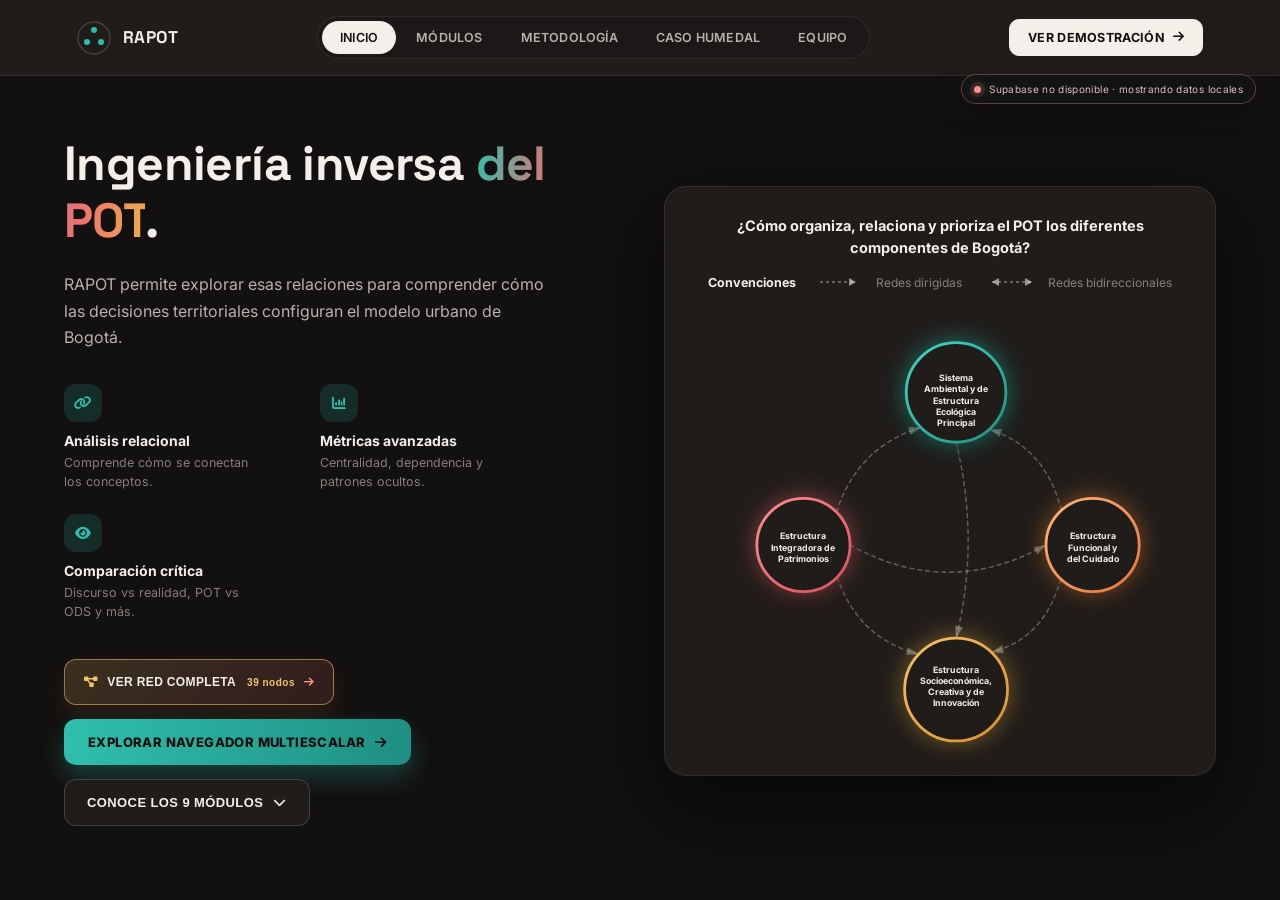
==== commit 47583ebb: "Agregar vista global de red POT" ====
--- a/index.html
+++ b/index.html
@@ -7,7 +7,7 @@
 <link rel="preconnect" href="https://fonts.googleapis.com">
 <link href="https://fonts.googleapis.com/css2?family=Inter:wght@400;500;600;700;800&family=Space+Grotesk:wght@600;700;800&display=swap" rel="stylesheet">
 <link rel="stylesheet" href="https://cdnjs.cloudflare.com/ajax/libs/font-awesome/6.4.0/css/all.min.css">
-<link rel="stylesheet" href="./style.css?v=20260826-readable-nodes">
+<link rel="stylesheet" href="./style.css?v=20260826-mapfix">
   <link rel="stylesheet" href="site-theme.css?v=20260823">
 </head>
 <body>
@@ -107,6 +107,7 @@
       </div>
 
       <div class="cta-row">
+        <button id="open-global-network" class="btn-global-network" type="button"><i class="fa-solid fa-diagram-project" aria-hidden="true"></i> VER RED COMPLETA <span>39 nodos</span> <i class="fa-solid fa-arrow-right" aria-hidden="true"></i></button>
         <a class="btn-primary" href="./modulo-05.html">EXPLORAR NAVEGADOR MULTIESCALAR <i class="fa-solid fa-arrow-right"></i></a>
         <button class="btn-secondary" onclick="document.querySelector('.features')?.scrollIntoView({behavior:'smooth'})">CONOCE LOS 9 MÓDULOS <i class="fa-solid fa-chevron-down"></i></button>
       </div>
@@ -223,6 +224,54 @@
   </div>
 </section>
 
+<!-- ============ RED GLOBAL: todas las categorías y conexiones ============ -->
+<div id="global-network-modal-overlay" class="redes-modal-overlay global-network-overlay" hidden>
+  <section class="redes-modal global-network-modal" role="dialog" aria-modal="true" aria-labelledby="global-network-title">
+    <button id="global-network-close" class="redes-modal-close" type="button" aria-label="Cerrar red completa">✕</button>
+    <div class="redes-modal-header">
+      <p class="global-network-kicker">RAPOT // Vista general</p>
+      <h2 id="global-network-title">Red completa del POT</h2>
+      <p id="global-network-subtitle" class="redes-modal-subtitle">39 categorías · todas las estructuras y conexiones</p>
+    </div>
+    <div class="global-network-toolbar" role="toolbar" aria-label="Controles de la red completa">
+      <span><i class="fa-solid fa-arrows-up-down-left-right" aria-hidden="true"></i> Arrastra el lienzo para explorar toda la red</span>
+      <div class="global-network-zoom-controls" role="group" aria-label="Zoom de la red completa">
+        <button id="global-network-zoom-out" type="button" aria-label="Alejar red completa">−</button>
+        <output id="global-network-zoom-level" aria-live="polite">120%</output>
+        <button id="global-network-zoom-in" type="button" aria-label="Acercar red completa">+</button>
+        <button id="global-network-zoom-reset" type="button" aria-label="Restablecer zoom de red completa">↺</button>
+      </div>
+    </div>
+    <div class="global-network-body">
+      <div id="global-network-canvas" class="global-network-canvas">
+        <svg id="global-network-svg" class="global-network-svg" viewBox="0 0 2200 1500" role="img" aria-label="Red completa con las 39 categorías del POT">
+          <defs>
+            <marker id="global-network-arrow" viewBox="0 0 10 10" refX="9" refY="5" markerWidth="6" markerHeight="6" orient="auto-start-reverse"><path d="M 0 0 L 10 5 L 0 10 z"></path></marker>
+          </defs>
+          <g id="global-network-links"></g>
+          <g id="global-network-nodes"></g>
+          <g id="global-network-cluster-labels"></g>
+        </svg>
+      </div>
+      <aside class="global-network-side-panel">
+        <div class="redes-legend-card">
+          <span class="redes-legend-card-title">Red global</span>
+          <p class="global-network-description">Las cuatro estructuras se muestran juntas. Haz clic en cualquier categoría para abrir sus datos detallados.</p>
+          <div class="global-network-stat"><strong>39</strong><span>categorías</span></div>
+          <div class="global-network-stat"><strong>45</strong><span>conexiones</span></div>
+        </div>
+        <div class="redes-conventions-card">
+          <span class="redes-legend-card-title">Estructuras</span>
+          <div class="global-structure-key"><span class="global-key-dot global-key-green"></span> Ecológica Principal</div>
+          <div class="global-structure-key"><span class="global-key-dot global-key-blue"></span> Funcional y del Cuidado</div>
+          <div class="global-structure-key"><span class="global-key-dot global-key-yellow"></span> Socioeconómica, Creativa e Innovación</div>
+          <div class="global-structure-key"><span class="global-key-dot global-key-purple"></span> Integradora de Patrimonios</div>
+        </div>
+      </aside>
+    </div>
+  </section>
+</div>
+
 <!-- ============ POPUP: redes por estructura ============ -->
 <div id="redes-modal-overlay" class="redes-modal-overlay" hidden>
   <div class="redes-modal" role="dialog" aria-modal="true" aria-labelledby="redes-modal-title">
@@ -332,8 +381,8 @@
   </section>
 </div>
 
-<script src="./supabase-client.js?v=20260826-readable-nodes" defer></script>
-<script src="./category-items.js?v=20260826-readable-nodes" defer></script>
-<script src="./scripts.js?v=20260826-readable-nodes" defer></script>
+<script src="./supabase-client.js?v=20260826-mapfix" defer></script>
+<script src="./category-items.js?v=20260826-mapfix" defer></script>
+<script src="./scripts.js?v=20260826-mapfix" defer></script>
 </body>
 </html>
--- a/style.css
+++ b/style.css
@@ -262,6 +262,39 @@
   transition: background .15s, border-color .15s;
 }
 .btn-secondary:hover{ background: var(--bg-soft); }
+
+.btn-global-network{
+  cursor:pointer;
+  display:inline-flex;
+  align-items:center;
+  gap:9px;
+  border:1px solid rgba(245,194,107,0.55);
+  border-radius:12px;
+  padding:15px 19px;
+  background:linear-gradient(135deg, rgba(245,194,107,0.18), rgba(239,111,111,0.14));
+  color:var(--text);
+  font-size:12px;
+  font-weight:800;
+  letter-spacing:.35px;
+  box-shadow:0 12px 28px rgba(239,139,60,.12);
+  transition:transform .15s ease, border-color .15s ease, background .15s ease, box-shadow .15s ease;
+}
+.btn-global-network span{
+  color:#f5c26b;
+  font-size:10px;
+  letter-spacing:.5px;
+  padding-left:2px;
+}
+.btn-global-network i:first-child{ color:#f5c26b; }
+.btn-global-network i:last-child{ color:#ff9c73; font-size:11px; }
+.btn-global-network:hover,
+.btn-global-network:focus-visible{
+  transform:translateY(-1px);
+  border-color:#f5c26b;
+  background:linear-gradient(135deg, rgba(245,194,107,0.27), rgba(239,111,111,0.2));
+  box-shadow:0 16px 34px rgba(239,139,60,.2);
+  outline:none;
+}
 
 /* ---------- NETWORK VISUAL ---------- */
 .hero-visual{
@@ -813,6 +846,203 @@
   .redes-side-panel{ flex-direction: row; flex-wrap: wrap; }
   .redes-legend-card, .redes-conventions-card{ flex: 1 1 220px; }
 }
+
+/* ===================== RED GLOBAL ===================== */
+.global-network-modal{
+  width:min(1440px, 100%);
+  max-height:94vh;
+  overflow:hidden;
+  padding:24px 26px 26px;
+}
+.global-network-kicker{
+  margin:0 0 5px;
+  color:#f5c26b;
+  font-size:10px;
+  font-weight:800;
+  letter-spacing:1.2px;
+  text-transform:uppercase;
+}
+.global-network-modal h2{
+  color:#f5c26b;
+}
+.global-network-toolbar{
+  display:flex;
+  align-items:center;
+  justify-content:space-between;
+  gap:14px;
+  margin:14px 0 12px;
+  padding:9px 12px;
+  border:1px solid rgba(255,255,255,.08);
+  border-radius:12px;
+  background:rgba(255,255,255,.035);
+  color:var(--text-faint,#857f78);
+  font-size:11px;
+  font-weight:600;
+}
+.global-network-toolbar > span{ display:flex; align-items:center; gap:8px; }
+.global-network-toolbar > span i{ color:#f5c26b; }
+.global-network-zoom-controls{
+  display:inline-flex;
+  align-items:center;
+  gap:4px;
+  flex-shrink:0;
+}
+.global-network-zoom-controls button{
+  width:29px;
+  height:27px;
+  cursor:pointer;
+  border:1px solid var(--border-strong,rgba(255,255,255,.16));
+  border-radius:7px;
+  background:var(--bg-soft,#1b1817);
+  color:var(--text,#f3efe9);
+  font-size:17px;
+  line-height:1;
+}
+.global-network-zoom-controls button:hover,
+.global-network-zoom-controls button:focus-visible{
+  border-color:#f5c26b;
+  color:#f5c26b;
+  outline:none;
+}
+.global-network-zoom-controls output{
+  min-width:46px;
+  text-align:center;
+  color:#f5c26b;
+  font-size:11px;
+  font-weight:800;
+}
+.global-network-body{
+  display:grid;
+  grid-template-columns:minmax(0,1fr) 230px;
+  gap:18px;
+  min-height:0;
+}
+.global-network-canvas{
+  min-width:0;
+  height:min(67vh,780px);
+  overflow:auto;
+  cursor:grab;
+  border:1px solid rgba(255,255,255,.09);
+  border-radius:16px;
+  background:
+    radial-gradient(circle at 50% 48%, rgba(255,255,255,.04), transparent 48%),
+    linear-gradient(145deg, rgba(16,23,23,.98), rgba(25,20,20,.98));
+  scrollbar-color:rgba(245,194,107,.42) rgba(255,255,255,.05);
+  scrollbar-width:thin;
+}
+.global-network-canvas.is-panning{ cursor:grabbing; }
+.global-network-svg{
+  display:block;
+  width:2640px;
+  height:1800px;
+  max-width:none;
+  user-select:none;
+}
+.global-network-svg .global-network-node{ cursor:pointer; }
+.global-network-node circle{
+  fill:rgba(21,25,25,.98);
+  stroke-width:4;
+  filter:drop-shadow(0 8px 15px rgba(0,0,0,.42));
+  transition:filter .15s ease, stroke-width .15s ease;
+}
+.global-network-node:hover circle,
+.global-network-node:focus circle{
+  stroke-width:6;
+  filter:drop-shadow(0 0 15px currentColor) drop-shadow(0 8px 15px rgba(0,0,0,.42));
+}
+.global-network-node:focus{ outline:none; }
+.global-network-node[data-accent="green"] circle{ stroke:url(#grad-green); }
+.global-network-node[data-accent="purple"] circle{ stroke:url(#grad-purple); }
+.global-network-node[data-accent="blue"] circle{ stroke:url(#grad-blue); }
+.global-network-node[data-accent="yellow"] circle{ stroke:url(#grad-yellow); }
+.global-network-node[data-accent="green"] .global-network-node-icon{ color:#4fd6c6; }
+.global-network-node[data-accent="purple"] .global-network-node-icon{ color:#f2908f; }
+.global-network-node[data-accent="blue"] .global-network-node-icon{ color:#ffb37a; }
+.global-network-node[data-accent="yellow"] .global-network-node-icon{ color:#f2c069; }
+.global-network-node text{
+  fill:var(--text,#f3efe9);
+  font-family:'Inter',sans-serif;
+  font-size:12px;
+  font-weight:800;
+  text-anchor:middle;
+  pointer-events:none;
+}
+.global-network-node-icon-fo{ pointer-events:none; overflow:visible; }
+.global-network-node-icon{
+  display:flex;
+  align-items:center;
+  justify-content:center;
+  width:100%;
+  height:100%;
+  font-size:20px;
+}
+.global-network-edge path{ fill:none; pointer-events:none; }
+.global-network-edge .global-network-edge-hit{ pointer-events:all; stroke:transparent; stroke-width:24; }
+.global-network-edge .global-network-edge-line{ stroke:rgba(255,255,255,.24); stroke-width:3; stroke-dasharray:8 7; stroke-linecap:round; }
+.global-network-edge .global-network-edge-arrow{ fill:#f5c26b; }
+.global-network-edge:hover .global-network-edge-line,
+.global-network-edge:focus .global-network-edge-line{ stroke-width:5; filter:drop-shadow(0 0 7px rgba(245,194,107,.7)); }
+.global-network-edge.cross-structure .global-network-edge-line{ stroke:rgba(245,194,107,.48); stroke-width:4; stroke-dasharray:12 8; }
+.global-network-edge.cross-structure .global-network-edge-arrow{ fill:#f5c26b; }
+.global-network-cluster-labels text{
+  font-family:'Space Grotesk',sans-serif;
+  font-size:22px;
+  font-weight:800;
+  letter-spacing:.4px;
+  text-anchor:middle;
+  opacity:.88;
+}
+.global-network-cluster-labels .cluster-subtitle{
+  font-family:'Inter',sans-serif;
+  font-size:11px;
+  font-weight:700;
+  letter-spacing:1.4px;
+  text-transform:uppercase;
+  opacity:.62;
+}
+.global-network-side-panel{ display:flex; flex-direction:column; gap:14px; }
+.global-network-description{
+  margin:0 0 14px;
+  color:var(--text-faint,#857f78);
+  font-size:11.5px;
+  line-height:1.55;
+}
+.global-network-stat{
+  display:flex;
+  align-items:baseline;
+  gap:8px;
+  padding-top:9px;
+  margin-top:9px;
+  border-top:1px solid var(--border,rgba(255,255,255,.08));
+}
+.global-network-stat strong{ color:#f5c26b; font-family:'Space Grotesk',sans-serif; font-size:24px; }
+.global-network-stat span{ color:var(--text-faint,#857f78); font-size:11px; }
+.global-structure-key{
+  display:flex;
+  align-items:flex-start;
+  gap:8px;
+  margin-bottom:10px;
+  color:var(--text-dim,#b9b2aa);
+  font-size:11px;
+  line-height:1.35;
+}
+.global-structure-key:last-child{ margin-bottom:0; }
+.global-key-dot{ width:9px; height:9px; flex:0 0 9px; margin-top:2px; border-radius:50%; }
+.global-key-green{ background:#3fd0bf; box-shadow:0 0 9px rgba(63,208,191,.65); }
+.global-key-blue{ background:#f5a45f; box-shadow:0 0 9px rgba(245,164,95,.65); }
+.global-key-yellow{ background:#f5c26b; box-shadow:0 0 9px rgba(245,194,107,.65); }
+.global-key-purple{ background:#ef6f6f; box-shadow:0 0 9px rgba(239,111,111,.65); }
+@media (max-width: 900px){
+  .global-network-body{ grid-template-columns:1fr; }
+  .global-network-side-panel{ flex-direction:row; flex-wrap:wrap; }
+  .global-network-side-panel > *{ flex:1 1 230px; }
+}
+@media (max-width: 600px){
+  .global-network-modal{ padding:20px 14px; }
+  .global-network-toolbar{ align-items:flex-start; flex-direction:column; }
+  .global-network-canvas{ height:62vh; }
+}
+
 
 /* ---- popup de sustento (al hacer click en una línea de relación) ---- */
 .sustento-popup{
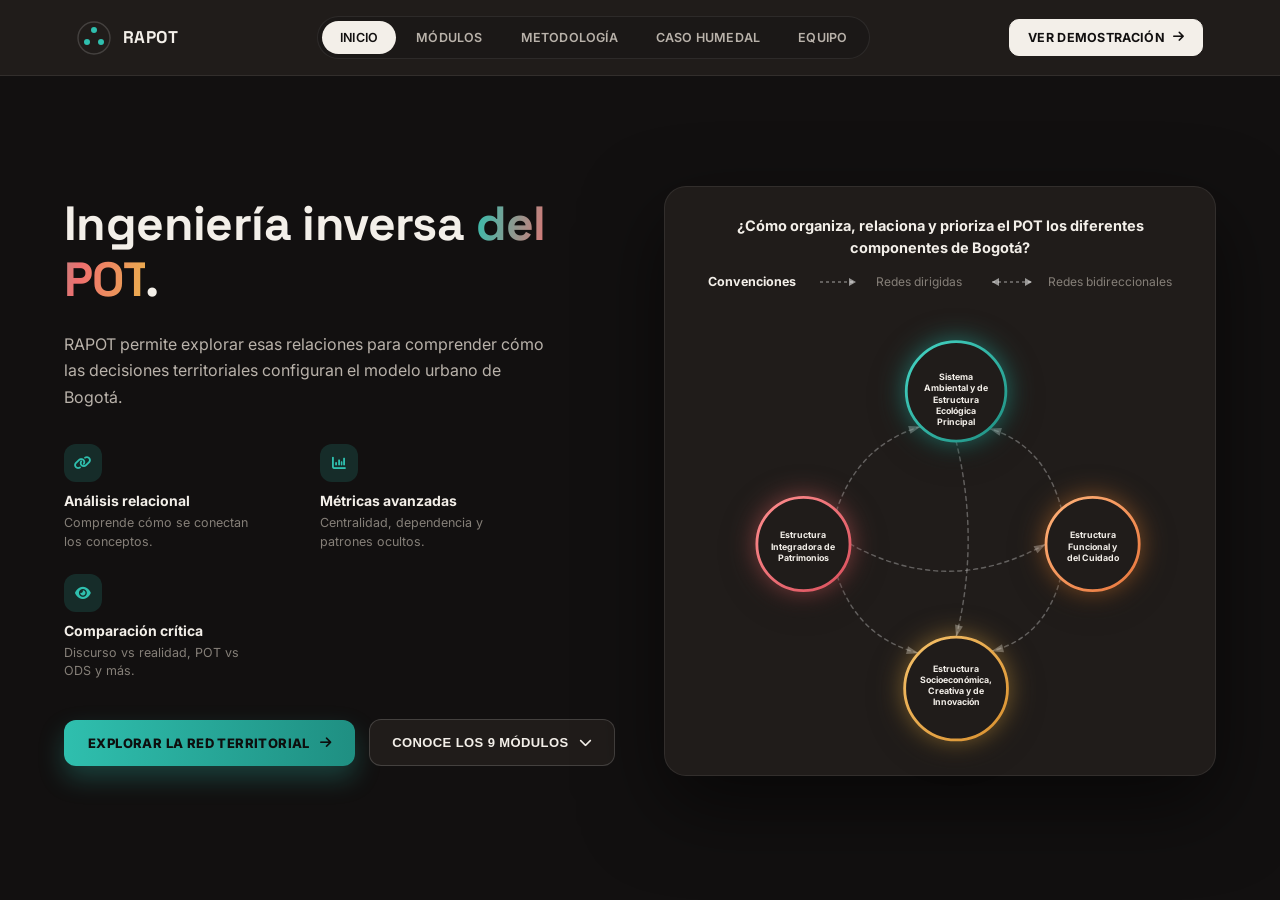
==== commit 6f692a1a: "Agregar Módulo 2: Red territorial con 36 subsistemas sin colisiones - Nueva página modulo-02.html co" ====
--- a/index.html
+++ b/index.html
@@ -7,7 +7,7 @@
 <link rel="preconnect" href="https://fonts.googleapis.com">
 <link href="https://fonts.googleapis.com/css2?family=Inter:wght@400;500;600;700;800&family=Space+Grotesk:wght@600;700;800&display=swap" rel="stylesheet">
 <link rel="stylesheet" href="https://cdnjs.cloudflare.com/ajax/libs/font-awesome/6.4.0/css/all.min.css">
-<link rel="stylesheet" href="./style.css?v=20260826-mapfix">
+<link rel="stylesheet" href="./style.css">
   <link rel="stylesheet" href="site-theme.css?v=20260823">
 </head>
 <body>
@@ -69,11 +69,6 @@
     <a class="demo" href="./demo.html" target="_blank" rel="noopener noreferrer">VER DEMOSTRACIÓN <i class="fa-solid fa-arrow-right"></i></a>
   </nav>
 </header>
-
-<div id="supabase-status" class="supabase-status" data-state="loading" role="status" aria-live="polite">
-  <span class="supabase-status-dot" aria-hidden="true"></span>
-  <span class="supabase-status-label">Conectando con Supabase…</span>
-</div>
 
 <section class="hero">
   <div class="hero-inner">
@@ -107,8 +102,7 @@
       </div>
 
       <div class="cta-row">
-        <button id="open-global-network" class="btn-global-network" type="button"><i class="fa-solid fa-diagram-project" aria-hidden="true"></i> VER RED COMPLETA <span>39 nodos</span> <i class="fa-solid fa-arrow-right" aria-hidden="true"></i></button>
-        <a class="btn-primary" href="./modulo-05.html">EXPLORAR NAVEGADOR MULTIESCALAR <i class="fa-solid fa-arrow-right"></i></a>
+        <a class="btn-primary" href="./modulo-02.html">EXPLORAR LA RED TERRITORIAL <i class="fa-solid fa-arrow-right"></i></a>
         <button class="btn-secondary" onclick="document.querySelector('.features')?.scrollIntoView({behavior:'smooth'})">CONOCE LOS 9 MÓDULOS <i class="fa-solid fa-chevron-down"></i></button>
       </div>
     </div>
@@ -224,61 +218,15 @@
   </div>
 </section>
 
-<!-- ============ RED GLOBAL: todas las categorías y conexiones ============ -->
-<div id="global-network-modal-overlay" class="redes-modal-overlay global-network-overlay" hidden>
-  <section class="redes-modal global-network-modal" role="dialog" aria-modal="true" aria-labelledby="global-network-title">
-    <button id="global-network-close" class="redes-modal-close" type="button" aria-label="Cerrar red completa">✕</button>
-    <div class="redes-modal-header">
-      <p class="global-network-kicker">RAPOT // Vista general</p>
-      <h2 id="global-network-title">Red completa del POT</h2>
-      <p id="global-network-subtitle" class="redes-modal-subtitle">39 categorías · todas las estructuras y conexiones</p>
-    </div>
-    <div class="global-network-toolbar" role="toolbar" aria-label="Controles de la red completa">
-      <span><i class="fa-solid fa-arrows-up-down-left-right" aria-hidden="true"></i> Arrastra el lienzo para explorar toda la red</span>
-      <div class="global-network-zoom-controls" role="group" aria-label="Zoom de la red completa">
-        <button id="global-network-zoom-out" type="button" aria-label="Alejar red completa">−</button>
-        <output id="global-network-zoom-level" aria-live="polite">120%</output>
-        <button id="global-network-zoom-in" type="button" aria-label="Acercar red completa">+</button>
-        <button id="global-network-zoom-reset" type="button" aria-label="Restablecer zoom de red completa">↺</button>
-      </div>
-    </div>
-    <div class="global-network-body">
-      <div id="global-network-canvas" class="global-network-canvas">
-        <svg id="global-network-svg" class="global-network-svg" viewBox="0 0 2200 1500" role="img" aria-label="Red completa con las 39 categorías del POT">
-          <defs>
-            <marker id="global-network-arrow" viewBox="0 0 10 10" refX="9" refY="5" markerWidth="6" markerHeight="6" orient="auto-start-reverse"><path d="M 0 0 L 10 5 L 0 10 z"></path></marker>
-          </defs>
-          <g id="global-network-links"></g>
-          <g id="global-network-nodes"></g>
-          <g id="global-network-cluster-labels"></g>
-        </svg>
-      </div>
-      <aside class="global-network-side-panel">
-        <div class="redes-legend-card">
-          <span class="redes-legend-card-title">Red global</span>
-          <p class="global-network-description">Las cuatro estructuras se muestran juntas. Haz clic en cualquier categoría para abrir sus datos detallados.</p>
-          <div class="global-network-stat"><strong>39</strong><span>categorías</span></div>
-          <div class="global-network-stat"><strong>45</strong><span>conexiones</span></div>
-        </div>
-        <div class="redes-conventions-card">
-          <span class="redes-legend-card-title">Estructuras</span>
-          <div class="global-structure-key"><span class="global-key-dot global-key-green"></span> Ecológica Principal</div>
-          <div class="global-structure-key"><span class="global-key-dot global-key-blue"></span> Funcional y del Cuidado</div>
-          <div class="global-structure-key"><span class="global-key-dot global-key-yellow"></span> Socioeconómica, Creativa e Innovación</div>
-          <div class="global-structure-key"><span class="global-key-dot global-key-purple"></span> Integradora de Patrimonios</div>
-        </div>
-      </aside>
-    </div>
-  </section>
-</div>
-
-<!-- ============ POPUP: redes por estructura ============ -->
+<!-- ============ POPUP: lista de elementos expandibles ============ -->
 <div id="redes-modal-overlay" class="redes-modal-overlay" hidden>
   <div class="redes-modal" role="dialog" aria-modal="true" aria-labelledby="redes-modal-title">
     <button class="redes-modal-close" type="button" aria-label="Cerrar">✕</button>
 
     <div class="redes-modal-header">
-      <h2 id="redes-modal-title">Estructura</h2>
+      <div class="redes-modal-header-top">
+        <h2 id="redes-modal-title">Estructura</h2>
+      </div>
       <p class="redes-modal-subtitle">Modo Analítico // Nodos = 0</p>
     </div>
 
@@ -287,102 +235,45 @@
         <g class="redes-edges"></g>
         <g class="redes-nodes"></g>
       </svg>
-
-      <aside class="redes-side-panel">
-        <div class="redes-legend-card">
-          <span class="redes-legend-card-title">Leyenda de Capas</span>
-          <div class="redes-toggle-row">
-            <span>Nodos Principales</span>
-            <button class="redes-toggle is-on" type="button" data-toggle="nodes" role="switch" aria-checked="true"><span class="redes-toggle-knob"></span></button>
-          </div>
-          <div class="redes-toggle-row">
-            <span>Conexiones Activas</span>
-            <button class="redes-toggle is-on" type="button" data-toggle="edges" role="switch" aria-checked="true"><span class="redes-toggle-knob"></span></button>
-          </div>
-        </div>
-
-        <div class="redes-conventions-card">
-          <span class="redes-legend-card-title">Convenciones</span>
-          <div class="redes-convention-item"><span class="redes-swatch redes-swatch-directa"></span>Directa</div>
-          <div class="redes-convention-item"><span class="redes-swatch redes-swatch-indirecta"></span>Indirecta</div>
-          <div class="redes-convention-item"><span class="redes-swatch redes-swatch-soporte"></span>Soporte</div>
-          <div class="redes-convention-item"><span class="redes-swatch redes-swatch-resiliencia"></span>Resiliencia</div>
-        </div>
-      </aside>
     </div>
   </div>
 </div>
 
-<!-- ============ POP-UP INDEPENDIENTE DE ELEMENTOS POR CATEGORÍA ============ -->
-<div id="items-modal-overlay" class="items-modal-overlay" hidden>
-  <section class="items-modal" role="dialog" aria-modal="true" aria-labelledby="items-modal-title">
-    <button id="items-modal-close" class="items-modal-close" type="button" aria-label="Cerrar listado">✕</button>
-    <div class="items-modal-header">
-      <div>
-        <button id="items-modal-back" class="items-modal-back" type="button" hidden aria-label="Volver a la categoría principal">← Categoría principal</button>
-        <p class="items-modal-kicker">Datos detallados // Supabase</p>
-        <h2 id="items-modal-title">Elementos de la categoría</h2>
-        <p id="items-modal-subtitle" class="items-modal-subtitle">Cargando elementos…</p>
-      </div>
-      <div id="items-modal-count" class="items-modal-count" aria-live="polite">0 elementos</div>
-    </div>
-    <div class="items-modal-content">
-      <main class="items-modal-main">
-        <div class="items-modal-toolbar">
-          <label class="items-search-label" for="items-search">Buscar dentro de esta categoría</label>
-          <input id="items-search" class="items-search" type="search" placeholder="Escribe un nombre…" autocomplete="off">
-        </div>
-        <div id="category-network-view" class="category-view" aria-label="Vista en red">
-          <div class="category-network-toolbar">
-            <span class="category-network-hint">Red distribuida · arrastra y haz zoom para leer cada nodo</span>
-            <div class="category-zoom-controls" role="group" aria-label="Controles de zoom">
-              <button type="button" data-zoom-action="out" aria-label="Alejar la red">−</button>
-              <output id="category-zoom-level" aria-live="polite">100%</output>
-              <button type="button" data-zoom-action="in" aria-label="Acercar la red">+</button>
-              <button type="button" data-zoom-action="reset" aria-label="Restablecer zoom">↺</button>
-            </div>
-          </div>
-          <div id="category-network-canvas" class="category-network-canvas">
-            <svg id="category-network-svg" class="category-network-svg" viewBox="0 0 760 520" role="img" aria-label="Red distribuida de elementos de la categoría">
-              <defs>
-                <marker id="category-arrow" viewBox="0 0 10 10" refX="9" refY="5" markerWidth="5" markerHeight="5" orient="auto-start-reverse"><path d="M 0 0 L 10 5 L 0 10 z" fill="#d7a53c"></path></marker>
-              </defs>
-              <g id="category-network-scene">
-                <g id="category-network-links"></g>
-                <g id="category-network-nodes"></g>
-              </g>
-            </svg>
-          </div>
-        </div>
-        <div id="category-table-view" class="category-view category-table-view" hidden aria-label="Vista en tabla">
-          <div class="items-list-table-wrap">
-            <table class="items-data-table">
-              <thead>
-                <tr><th>#</th><th>Elemento</th><th>Hoja</th><th>Subcategoría</th></tr>
-              </thead>
-              <tbody id="items-list" aria-live="polite"></tbody>
-            </table>
-          </div>
-        </div>
-      </main>
-      <aside class="items-side-panel" aria-label="Opciones de visualización">
-        <p class="items-side-kicker">Representación</p>
-        <button class="items-view-button is-active" type="button" data-category-view="network">
-          <span class="items-view-icon">⌘</span>
-          <span><strong>Vista en red</strong><small>Relaciones y nodos</small></span>
-        </button>
-        <button class="items-view-button" type="button" data-category-view="table">
-          <span class="items-view-icon">▦</span>
-          <span><strong>Vista en tabla</strong><small>Todos los registros</small></span>
-        </button>
-        <div class="items-side-note">Ambas vistas usan los mismos datos consultados en Supabase.</div>
-      </aside>
-    </div>
-  </section>
+<!-- ============ POPUP: categorías intermedias (nivel 2) ============ -->
+<div id="categories-modal-overlay" class="categories-modal-overlay" hidden>
+  <div class="categories-modal" role="dialog" aria-modal="true" aria-labelledby="categories-modal-title">
+    <button class="categories-modal-close" type="button" aria-label="Cerrar">✕</button>
+
+    <div class="categories-modal-header">
+      <button class="categories-modal-back" type="button" aria-label="Volver atrás">← Atrás</button>
+      <h2 id="categories-modal-title">Categorías</h2>
+    </div>
+
+    <div class="categories-modal-body">
+      <div class="categories-grid"></div>
+    </div>
+  </div>
 </div>
 
-<script src="./supabase-client.js?v=20260826-mapfix" defer></script>
-<script src="./category-items.js?v=20260826-mapfix" defer></script>
-<script src="./scripts.js?v=20260826-mapfix" defer></script>
+<!-- ============ POPUP: red detallada de elemento seleccionado ============ -->
+<div id="element-network-modal-overlay" class="element-network-modal-overlay" hidden>
+  <div class="element-network-modal" role="dialog" aria-modal="true" aria-labelledby="element-network-modal-title">
+    <button class="element-network-modal-close" type="button" aria-label="Cerrar">✕</button>
+
+    <div class="element-network-modal-header">
+      <h2 id="element-network-modal-title">Conexiones</h2>
+      <p class="element-network-modal-subtitle">Red de relaciones</p>
+    </div>
+
+    <div class="element-network-modal-body">
+      <svg class="element-network-svg" viewBox="0 0 800 600" xmlns="http://www.w3.org/2000/svg">
+        <g class="element-edges"></g>
+        <g class="element-nodes"></g>
+      </svg>
+    </div>
+  </div>
+</div>
+
+<script src="./scripts.js" defer></script>
 </body>
 </html>
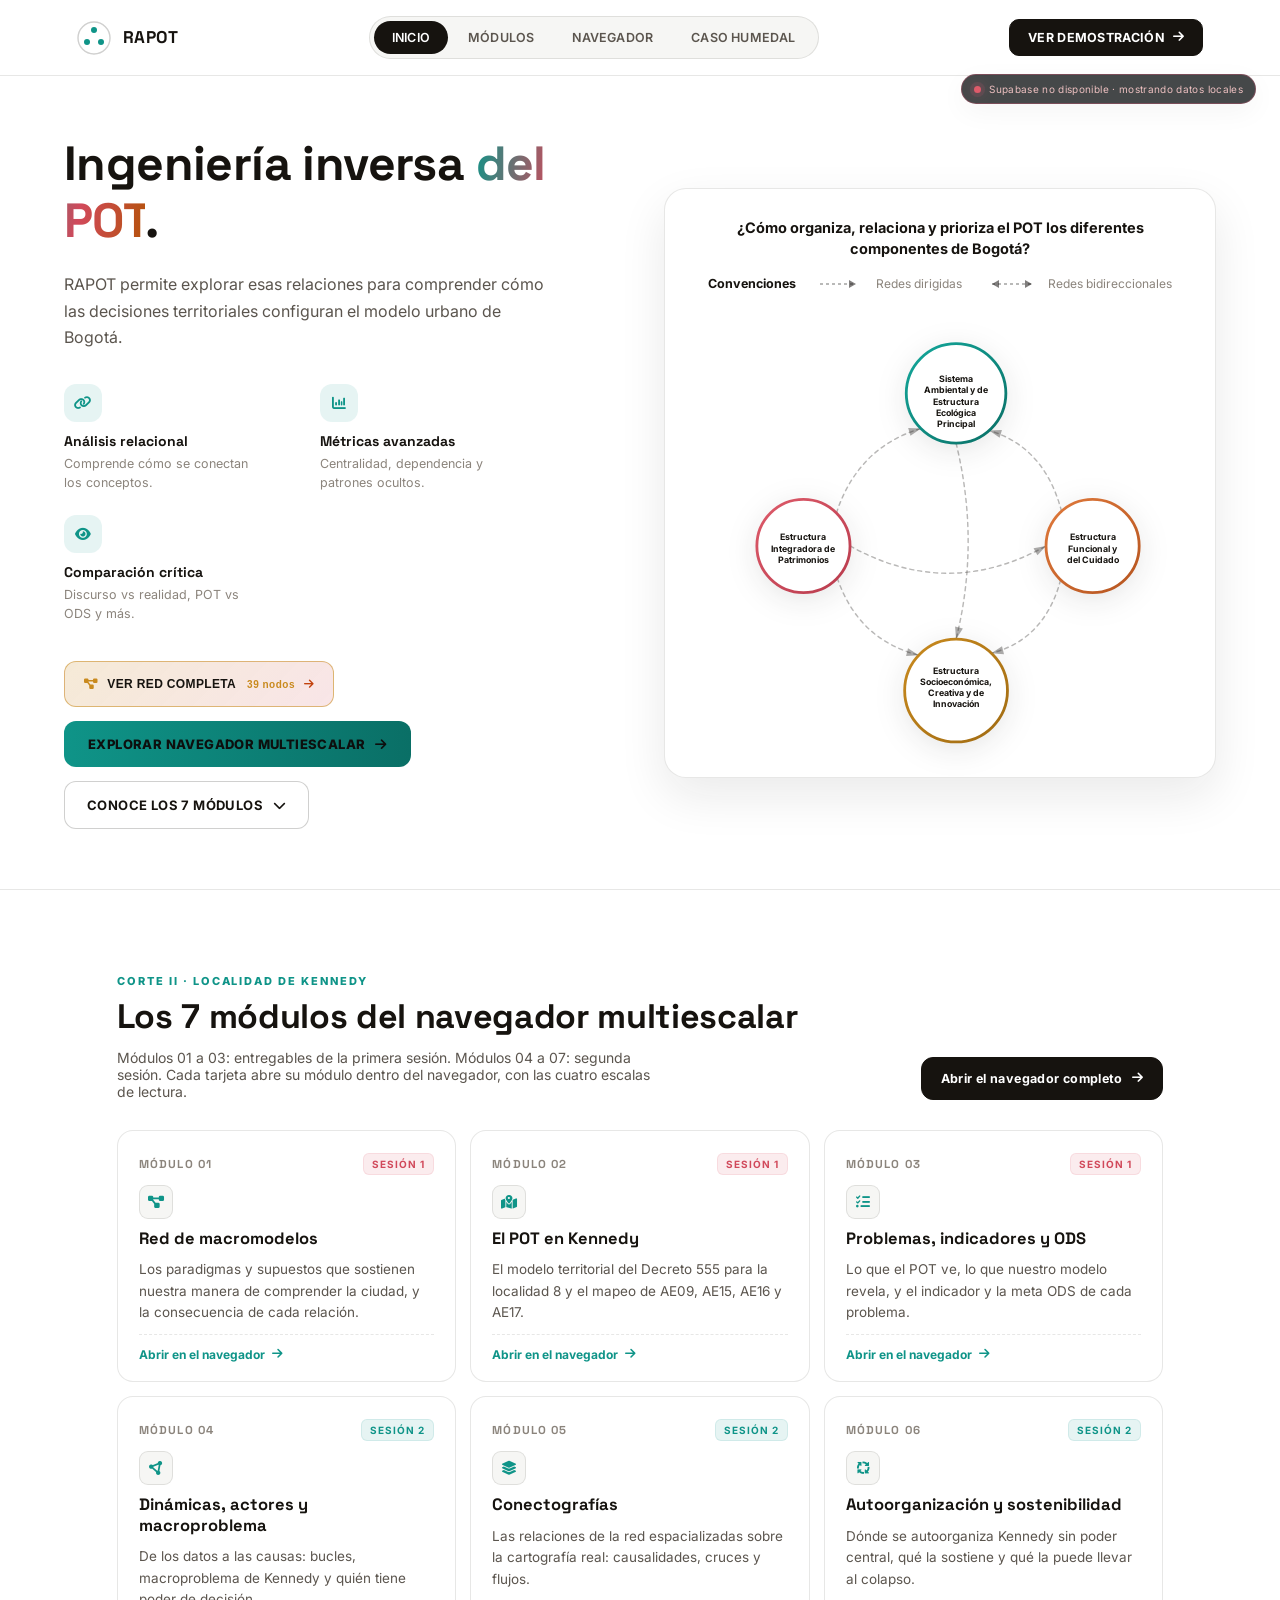
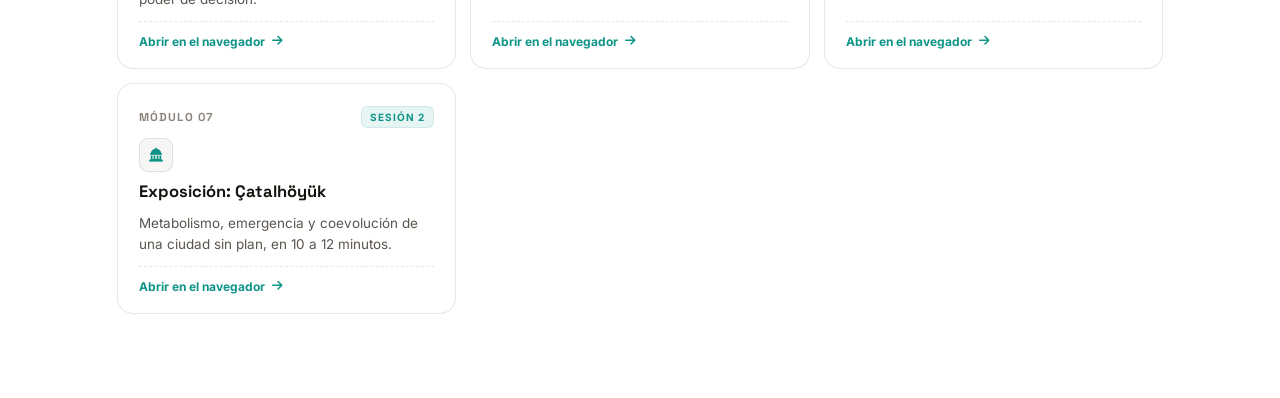
==== commit 83cf7a41: "Tema blanco minimalista, navegador multiescalar de 7 modulos y cero enlaces 404 Rediseño del sitio a" ====
--- a/index.html
+++ b/index.html
@@ -3,41 +3,42 @@
 <head>
 <meta charset="UTF-8">
 <meta name="viewport" content="width=device-width, initial-scale=1.0">
+<link rel="icon" href="data:image/svg+xml,%3Csvg xmlns='http://www.w3.org/2000/svg' viewBox='0 0 34 34'%3E%3Ccircle cx='17' cy='9' r='3' fill='%230f9488'/%3E%3Ccircle cx='10' cy='21' r='3' fill='%230f9488'/%3E%3Ccircle cx='24' cy='21' r='3' fill='%230f9488'/%3E%3C/svg%3E">
 <title>RAPOT · La ciudad construida por relaciones</title>
 <link rel="preconnect" href="https://fonts.googleapis.com">
 <link href="https://fonts.googleapis.com/css2?family=Inter:wght@400;500;600;700;800&family=Space+Grotesk:wght@600;700;800&display=swap" rel="stylesheet">
 <link rel="stylesheet" href="https://cdnjs.cloudflare.com/ajax/libs/font-awesome/6.4.0/css/all.min.css">
-<link rel="stylesheet" href="./style.css">
+<link rel="stylesheet" href="./style.css?v=20260828-global-network">
   <link rel="stylesheet" href="site-theme.css?v=20260823">
 </head>
-<body>
+<body id="top">
 
 <!-- gradientes artísticos (paleta inspirada en infografía: teal, coral, gris, mostaza) compartidos por el diagrama principal y los popups de red -->
 <svg width="0" height="0" style="position:absolute;overflow:hidden" aria-hidden="true">
   <defs>
     <linearGradient id="grad-green" x1="0" y1="0" x2="1" y2="1">
-      <stop offset="0%" stop-color="#45d6c5"></stop>
-      <stop offset="100%" stop-color="#1f8f82"></stop>
+      <stop offset="0%" stop-color="#14a89b"></stop>
+      <stop offset="100%" stop-color="#0a6f66"></stop>
     </linearGradient>
     <linearGradient id="grad-purple" x1="0" y1="0" x2="1" y2="1">
-      <stop offset="0%" stop-color="#ff8f8f"></stop>
-      <stop offset="100%" stop-color="#d94f5c"></stop>
+      <stop offset="0%" stop-color="#de5b6a"></stop>
+      <stop offset="100%" stop-color="#b83b4d"></stop>
     </linearGradient>
     <linearGradient id="grad-blue" x1="0" y1="0" x2="1" y2="1">
-      <stop offset="0%" stop-color="#ffb37a"></stop>
-      <stop offset="100%" stop-color="#e8763c"></stop>
+      <stop offset="0%" stop-color="#e07a3c"></stop>
+      <stop offset="100%" stop-color="#b5541f"></stop>
     </linearGradient>
     <linearGradient id="grad-yellow" x1="0" y1="0" x2="1" y2="1">
-      <stop offset="0%" stop-color="#f5c26b"></stop>
-      <stop offset="100%" stop-color="#d9902e"></stop>
+      <stop offset="0%" stop-color="#c98a1e"></stop>
+      <stop offset="100%" stop-color="#a06b12"></stop>
     </linearGradient>
     <linearGradient id="grad-soporte" x1="0" y1="0" x2="1" y2="1">
-      <stop offset="0%" stop-color="#eab04c"></stop>
-      <stop offset="100%" stop-color="#ef6f6f"></stop>
+      <stop offset="0%" stop-color="#b45309"></stop>
+      <stop offset="100%" stop-color="#d1495b"></stop>
     </linearGradient>
     <linearGradient id="grad-resiliencia" x1="0" y1="0" x2="1" y2="1">
-      <stop offset="0%" stop-color="#2fbfae"></stop>
-      <stop offset="100%" stop-color="#ef8b3c"></stop>
+      <stop offset="0%" stop-color="#0f9488"></stop>
+      <stop offset="100%" stop-color="#c2410c"></stop>
     </linearGradient>
     <!-- desenfoque usado por el "blob" orgánico que conecta los nodos en los popups de red -->
     <filter id="blob-blur" x="-60%" y="-60%" width="220%" height="220%">
@@ -50,7 +51,7 @@
   <nav class="navbar">
     <div class="logo">
       <svg class="icon" viewBox="0 0 34 34" xmlns="http://www.w3.org/2000/svg">
-        <circle cx="17" cy="17" r="16" fill="none" stroke="rgba(47,212,200,0.55)" stroke-width="1.4"/>
+        <circle cx="17" cy="17" r="16" fill="none" stroke="rgba(15,148,136,0.55)" stroke-width="1.4"/>
         <circle cx="17" cy="9"  r="3"></circle>
         <circle cx="10" cy="21" r="3"></circle>
         <circle cx="24" cy="21" r="3"></circle>
@@ -60,15 +61,19 @@
       </div>
     </div>
     <ul class="menu">
-      <li class="active">INICIO</li>
-      <li>MÓDULOS</li>
-      <li>METODOLOGÍA</li>
-      <li>CASO HUMEDAL</li>
-      <li>EQUIPO</li>
+      <li class="active"><a href="#top">INICIO</a></li>
+      <li><a href="#modulos">MÓDULOS</a></li>
+      <li><a href="./modulo-05.html">NAVEGADOR</a></li>
+      <li><a href="./front/modulo-02/index.html">CASO HUMEDAL</a></li>
     </ul>
     <a class="demo" href="./demo.html" target="_blank" rel="noopener noreferrer">VER DEMOSTRACIÓN <i class="fa-solid fa-arrow-right"></i></a>
   </nav>
 </header>
+
+<div id="supabase-status" class="supabase-status" data-state="loading" role="status" aria-live="polite">
+  <span class="supabase-status-dot" aria-hidden="true"></span>
+  <span class="supabase-status-label">Conectando con Supabase…</span>
+</div>
 
 <section class="hero">
   <div class="hero-inner">
@@ -102,8 +107,9 @@
       </div>
 
       <div class="cta-row">
-        <a class="btn-primary" href="./modulo-02.html">EXPLORAR LA RED TERRITORIAL <i class="fa-solid fa-arrow-right"></i></a>
-        <button class="btn-secondary" onclick="document.querySelector('.features')?.scrollIntoView({behavior:'smooth'})">CONOCE LOS 9 MÓDULOS <i class="fa-solid fa-chevron-down"></i></button>
+        <button id="open-global-network" class="btn-global-network" type="button"><i class="fa-solid fa-diagram-project" aria-hidden="true"></i> VER RED COMPLETA <span>39 nodos</span> <i class="fa-solid fa-arrow-right" aria-hidden="true"></i></button>
+        <a class="btn-primary" href="./modulo-05.html">EXPLORAR NAVEGADOR MULTIESCALAR <i class="fa-solid fa-arrow-right"></i></a>
+        <a class="btn-secondary" href="#modulos">CONOCE LOS 7 MÓDULOS <i class="fa-solid fa-chevron-down"></i></a>
       </div>
     </div>
 
@@ -117,16 +123,16 @@
         <span class="legend-title">Convenciones</span>
         <span class="legend-item">
           <svg class="leg-svg" viewBox="0 0 50 12" width="50" height="12" aria-hidden="true">
-            <line x1="2" y1="6" x2="38" y2="6" stroke="rgba(255,255,255,0.4)" stroke-width="1.5" stroke-dasharray="3 3"></line>
-            <path d="M38,6 L31,2 L31,10 Z" fill="rgba(255,255,255,0.55)"></path>
+            <line x1="2" y1="6" x2="38" y2="6" stroke="rgba(23,20,18,0.4)" stroke-width="1.5" stroke-dasharray="3 3"></line>
+            <path d="M38,6 L31,2 L31,10 Z" fill="rgba(23,20,18,0.55)"></path>
           </svg>
           Redes dirigidas
         </span>
         <span class="legend-item">
           <svg class="leg-svg" viewBox="0 0 56 12" width="56" height="12" aria-hidden="true">
-            <line x1="8" y1="6" x2="48" y2="6" stroke="rgba(255,255,255,0.4)" stroke-width="1.5" stroke-dasharray="3 3"></line>
-            <path d="M8,6 L15,2 L15,10 Z" fill="rgba(255,255,255,0.55)"></path>
-            <path d="M48,6 L41,2 L41,10 Z" fill="rgba(255,255,255,0.55)"></path>
+            <line x1="8" y1="6" x2="48" y2="6" stroke="rgba(23,20,18,0.4)" stroke-width="1.5" stroke-dasharray="3 3"></line>
+            <path d="M8,6 L15,2 L15,10 Z" fill="rgba(23,20,18,0.55)"></path>
+            <path d="M48,6 L41,2 L41,10 Z" fill="rgba(23,20,18,0.55)"></path>
           </svg>
           Redes bidireccionales
         </span>
@@ -218,15 +224,149 @@
   </div>
 </section>
 
-<!-- ============ POPUP: lista de elementos expandibles ============ -->
+
+<!-- ============ LOS 7 MÓDULOS DEL CORTE ============ -->
+<section class="features" id="modulos">
+  <div class="features-inner">
+    <div class="features-head">
+      <div>
+        <p class="features-kicker">Corte II · Localidad de Kennedy</p>
+        <h2>Los 7 módulos del navegador multiescalar</h2>
+        <p class="features-sub">Módulos 01 a 03: entregables de la primera sesión. Módulos 04 a 07: segunda sesión.
+        Cada tarjeta abre su módulo dentro del navegador, con las cuatro escalas de lectura.</p>
+      </div>
+      <a class="features-cta" href="./modulo-05.html">Abrir el navegador completo <i class="fa-solid fa-arrow-right" aria-hidden="true"></i></a>
+    </div>
+    <div class="module-grid">
+      <a class="module-card" href="./modulo-05.html#m1">
+        <div class="module-card-top">
+          <span class="module-num">MÓDULO 01</span>
+          <span class="module-sesion" data-sesion="1">Sesión 1</span>
+        </div>
+        <div class="module-icon"><i class="fa-solid fa-diagram-project" aria-hidden="true"></i></div>
+        <h3>Red de macromodelos</h3>
+        <p>Los paradigmas y supuestos que sostienen nuestra manera de comprender la ciudad, y la consecuencia de cada relación.</p>
+        <span class="module-go">Abrir en el navegador <i class="fa-solid fa-arrow-right" aria-hidden="true"></i></span>
+      </a>
+      <a class="module-card" href="./modulo-05.html#m2">
+        <div class="module-card-top">
+          <span class="module-num">MÓDULO 02</span>
+          <span class="module-sesion" data-sesion="1">Sesión 1</span>
+        </div>
+        <div class="module-icon"><i class="fa-solid fa-map-location-dot" aria-hidden="true"></i></div>
+        <h3>El POT en Kennedy</h3>
+        <p>El modelo territorial del Decreto 555 para la localidad 8 y el mapeo de AE09, AE15, AE16 y AE17.</p>
+        <span class="module-go">Abrir en el navegador <i class="fa-solid fa-arrow-right" aria-hidden="true"></i></span>
+      </a>
+      <a class="module-card" href="./modulo-05.html#m3">
+        <div class="module-card-top">
+          <span class="module-num">MÓDULO 03</span>
+          <span class="module-sesion" data-sesion="1">Sesión 1</span>
+        </div>
+        <div class="module-icon"><i class="fa-solid fa-list-check" aria-hidden="true"></i></div>
+        <h3>Problemas, indicadores y ODS</h3>
+        <p>Lo que el POT ve, lo que nuestro modelo revela, y el indicador y la meta ODS de cada problema.</p>
+        <span class="module-go">Abrir en el navegador <i class="fa-solid fa-arrow-right" aria-hidden="true"></i></span>
+      </a>
+      <a class="module-card" href="./modulo-05.html#m4">
+        <div class="module-card-top">
+          <span class="module-num">MÓDULO 04</span>
+          <span class="module-sesion" data-sesion="2">Sesión 2</span>
+        </div>
+        <div class="module-icon"><i class="fa-solid fa-circle-nodes" aria-hidden="true"></i></div>
+        <h3>Dinámicas, actores y macroproblema</h3>
+        <p>De los datos a las causas: bucles, macroproblema de Kennedy y quién tiene poder de decisión.</p>
+        <span class="module-go">Abrir en el navegador <i class="fa-solid fa-arrow-right" aria-hidden="true"></i></span>
+      </a>
+      <a class="module-card" href="./modulo-05.html#m5">
+        <div class="module-card-top">
+          <span class="module-num">MÓDULO 05</span>
+          <span class="module-sesion" data-sesion="2">Sesión 2</span>
+        </div>
+        <div class="module-icon"><i class="fa-solid fa-layer-group" aria-hidden="true"></i></div>
+        <h3>Conectografías</h3>
+        <p>Las relaciones de la red espacializadas sobre la cartografía real: causalidades, cruces y flujos.</p>
+        <span class="module-go">Abrir en el navegador <i class="fa-solid fa-arrow-right" aria-hidden="true"></i></span>
+      </a>
+      <a class="module-card" href="./modulo-05.html#m6">
+        <div class="module-card-top">
+          <span class="module-num">MÓDULO 06</span>
+          <span class="module-sesion" data-sesion="2">Sesión 2</span>
+        </div>
+        <div class="module-icon"><i class="fa-solid fa-arrows-spin" aria-hidden="true"></i></div>
+        <h3>Autoorganización y sostenibilidad</h3>
+        <p>Dónde se autoorganiza Kennedy sin poder central, qué la sostiene y qué la puede llevar al colapso.</p>
+        <span class="module-go">Abrir en el navegador <i class="fa-solid fa-arrow-right" aria-hidden="true"></i></span>
+      </a>
+      <a class="module-card" href="./modulo-05.html#m7">
+        <div class="module-card-top">
+          <span class="module-num">MÓDULO 07</span>
+          <span class="module-sesion" data-sesion="2">Sesión 2</span>
+        </div>
+        <div class="module-icon"><i class="fa-solid fa-landmark-dome" aria-hidden="true"></i></div>
+        <h3>Exposición: Çatalhöyük</h3>
+        <p>Metabolismo, emergencia y coevolución de una ciudad sin plan, en 10 a 12 minutos.</p>
+        <span class="module-go">Abrir en el navegador <i class="fa-solid fa-arrow-right" aria-hidden="true"></i></span>
+      </a>
+    </div>
+  </div>
+</section>
+
+<!-- ============ RED GLOBAL: todas las categorías y conexiones ============ -->
+<div id="global-network-modal-overlay" class="redes-modal-overlay global-network-overlay" hidden>
+  <section class="redes-modal global-network-modal" role="dialog" aria-modal="true" aria-labelledby="global-network-title">
+    <button id="global-network-close" class="redes-modal-close" type="button" aria-label="Cerrar red completa">✕</button>
+    <div class="redes-modal-header">
+      <p class="global-network-kicker">RAPOT // Vista general</p>
+      <h2 id="global-network-title">Red completa del POT</h2>
+      <p id="global-network-subtitle" class="redes-modal-subtitle">39 categorías · todas las estructuras y conexiones</p>
+    </div>
+    <div class="global-network-toolbar" role="toolbar" aria-label="Controles de la red completa">
+      <span><i class="fa-solid fa-arrows-up-down-left-right" aria-hidden="true"></i> Arrastra el lienzo para explorar toda la red</span>
+      <div class="global-network-zoom-controls" role="group" aria-label="Zoom de la red completa">
+        <button id="global-network-zoom-out" type="button" aria-label="Alejar red completa">−</button>
+        <output id="global-network-zoom-level" aria-live="polite">120%</output>
+        <button id="global-network-zoom-in" type="button" aria-label="Acercar red completa">+</button>
+        <button id="global-network-zoom-reset" type="button" aria-label="Restablecer zoom de red completa">↺</button>
+      </div>
+    </div>
+    <div class="global-network-body">
+      <div id="global-network-canvas" class="global-network-canvas">
+        <svg id="global-network-svg" class="global-network-svg" viewBox="0 0 2200 1500" role="img" aria-label="Red completa con las 39 categorías del POT">
+          <defs>
+            <marker id="global-network-arrow" viewBox="0 0 10 10" refX="9" refY="5" markerWidth="6" markerHeight="6" orient="auto-start-reverse"><path d="M 0 0 L 10 5 L 0 10 z"></path></marker>
+          </defs>
+          <g id="global-network-links"></g>
+          <g id="global-network-nodes"></g>
+          <g id="global-network-cluster-labels"></g>
+        </svg>
+      </div>
+      <aside class="global-network-side-panel">
+        <div class="redes-legend-card">
+          <span class="redes-legend-card-title">Red global</span>
+          <p class="global-network-description">Las cuatro estructuras se muestran juntas. Haz clic en cualquier categoría para abrir sus datos detallados.</p>
+          <div class="global-network-stat"><strong>39</strong><span>categorías</span></div>
+          <div class="global-network-stat"><strong>45</strong><span>conexiones</span></div>
+        </div>
+        <div class="redes-conventions-card">
+          <span class="redes-legend-card-title">Estructuras</span>
+          <div class="global-structure-key"><span class="global-key-dot global-key-green"></span> Ecológica Principal</div>
+          <div class="global-structure-key"><span class="global-key-dot global-key-blue"></span> Funcional y del Cuidado</div>
+          <div class="global-structure-key"><span class="global-key-dot global-key-yellow"></span> Socioeconómica, Creativa e Innovación</div>
+          <div class="global-structure-key"><span class="global-key-dot global-key-purple"></span> Integradora de Patrimonios</div>
+        </div>
+      </aside>
+    </div>
+  </section>
+</div>
+
+<!-- ============ POPUP: redes por estructura ============ -->
 <div id="redes-modal-overlay" class="redes-modal-overlay" hidden>
   <div class="redes-modal" role="dialog" aria-modal="true" aria-labelledby="redes-modal-title">
     <button class="redes-modal-close" type="button" aria-label="Cerrar">✕</button>
 
     <div class="redes-modal-header">
-      <div class="redes-modal-header-top">
-        <h2 id="redes-modal-title">Estructura</h2>
-      </div>
+      <h2 id="redes-modal-title">Estructura</h2>
       <p class="redes-modal-subtitle">Modo Analítico // Nodos = 0</p>
     </div>
 
@@ -235,45 +375,102 @@
         <g class="redes-edges"></g>
         <g class="redes-nodes"></g>
       </svg>
+
+      <aside class="redes-side-panel">
+        <div class="redes-legend-card">
+          <span class="redes-legend-card-title">Leyenda de Capas</span>
+          <div class="redes-toggle-row">
+            <span>Nodos Principales</span>
+            <button class="redes-toggle is-on" type="button" data-toggle="nodes" role="switch" aria-checked="true"><span class="redes-toggle-knob"></span></button>
+          </div>
+          <div class="redes-toggle-row">
+            <span>Conexiones Activas</span>
+            <button class="redes-toggle is-on" type="button" data-toggle="edges" role="switch" aria-checked="true"><span class="redes-toggle-knob"></span></button>
+          </div>
+        </div>
+
+        <div class="redes-conventions-card">
+          <span class="redes-legend-card-title">Convenciones</span>
+          <div class="redes-convention-item"><span class="redes-swatch redes-swatch-directa"></span>Directa</div>
+          <div class="redes-convention-item"><span class="redes-swatch redes-swatch-indirecta"></span>Indirecta</div>
+          <div class="redes-convention-item"><span class="redes-swatch redes-swatch-soporte"></span>Soporte</div>
+          <div class="redes-convention-item"><span class="redes-swatch redes-swatch-resiliencia"></span>Resiliencia</div>
+        </div>
+      </aside>
     </div>
   </div>
 </div>
 
-<!-- ============ POPUP: categorías intermedias (nivel 2) ============ -->
-<div id="categories-modal-overlay" class="categories-modal-overlay" hidden>
-  <div class="categories-modal" role="dialog" aria-modal="true" aria-labelledby="categories-modal-title">
-    <button class="categories-modal-close" type="button" aria-label="Cerrar">✕</button>
-
-    <div class="categories-modal-header">
-      <button class="categories-modal-back" type="button" aria-label="Volver atrás">← Atrás</button>
-      <h2 id="categories-modal-title">Categorías</h2>
-    </div>
-
-    <div class="categories-modal-body">
-      <div class="categories-grid"></div>
-    </div>
-  </div>
+<!-- ============ POP-UP INDEPENDIENTE DE ELEMENTOS POR CATEGORÍA ============ -->
+<div id="items-modal-overlay" class="items-modal-overlay" hidden>
+  <section class="items-modal" role="dialog" aria-modal="true" aria-labelledby="items-modal-title">
+    <button id="items-modal-close" class="items-modal-close" type="button" aria-label="Cerrar listado">✕</button>
+    <div class="items-modal-header">
+      <div>
+        <button id="items-modal-back" class="items-modal-back" type="button" hidden aria-label="Volver a la categoría principal">← Categoría principal</button>
+        <p class="items-modal-kicker">Datos detallados // Supabase</p>
+        <h2 id="items-modal-title">Elementos de la categoría</h2>
+        <p id="items-modal-subtitle" class="items-modal-subtitle">Cargando elementos…</p>
+      </div>
+      <div id="items-modal-count" class="items-modal-count" aria-live="polite">0 elementos</div>
+    </div>
+    <div class="items-modal-content">
+      <main class="items-modal-main">
+        <div class="items-modal-toolbar">
+          <label class="items-search-label" for="items-search">Buscar dentro de esta categoría</label>
+          <input id="items-search" class="items-search" type="search" placeholder="Escribe un nombre…" autocomplete="off">
+        </div>
+        <div id="category-network-view" class="category-view" aria-label="Vista en red">
+          <div class="category-network-toolbar">
+            <span class="category-network-hint">Red distribuida · arrastra y haz zoom para leer cada nodo</span>
+            <div class="category-zoom-controls" role="group" aria-label="Controles de zoom">
+              <button type="button" data-zoom-action="out" aria-label="Alejar la red">−</button>
+              <output id="category-zoom-level" aria-live="polite">100%</output>
+              <button type="button" data-zoom-action="in" aria-label="Acercar la red">+</button>
+              <button type="button" data-zoom-action="reset" aria-label="Restablecer zoom">↺</button>
+            </div>
+          </div>
+          <div id="category-network-canvas" class="category-network-canvas">
+            <svg id="category-network-svg" class="category-network-svg" viewBox="0 0 760 520" role="img" aria-label="Red distribuida de elementos de la categoría">
+              <defs>
+                <marker id="category-arrow" viewBox="0 0 10 10" refX="9" refY="5" markerWidth="5" markerHeight="5" orient="auto-start-reverse"><path d="M 0 0 L 10 5 L 0 10 z" fill="#a06b12"></path></marker>
+              </defs>
+              <g id="category-network-scene">
+                <g id="category-network-links"></g>
+                <g id="category-network-nodes"></g>
+              </g>
+            </svg>
+          </div>
+        </div>
+        <div id="category-table-view" class="category-view category-table-view" hidden aria-label="Vista en tabla">
+          <div class="items-list-table-wrap">
+            <table class="items-data-table">
+              <thead>
+                <tr><th>#</th><th>Elemento</th><th>Hoja</th><th>Subcategoría</th></tr>
+              </thead>
+              <tbody id="items-list" aria-live="polite"></tbody>
+            </table>
+          </div>
+        </div>
+      </main>
+      <aside class="items-side-panel" aria-label="Opciones de visualización">
+        <p class="items-side-kicker">Representación</p>
+        <button class="items-view-button is-active" type="button" data-category-view="network">
+          <span class="items-view-icon">⌘</span>
+          <span><strong>Vista en red</strong><small>Relaciones y nodos</small></span>
+        </button>
+        <button class="items-view-button" type="button" data-category-view="table">
+          <span class="items-view-icon">▦</span>
+          <span><strong>Vista en tabla</strong><small>Todos los registros</small></span>
+        </button>
+        <div class="items-side-note">Ambas vistas usan los mismos datos consultados en Supabase.</div>
+      </aside>
+    </div>
+  </section>
 </div>
 
-<!-- ============ POPUP: red detallada de elemento seleccionado ============ -->
-<div id="element-network-modal-overlay" class="element-network-modal-overlay" hidden>
-  <div class="element-network-modal" role="dialog" aria-modal="true" aria-labelledby="element-network-modal-title">
-    <button class="element-network-modal-close" type="button" aria-label="Cerrar">✕</button>
-
-    <div class="element-network-modal-header">
-      <h2 id="element-network-modal-title">Conexiones</h2>
-      <p class="element-network-modal-subtitle">Red de relaciones</p>
-    </div>
-
-    <div class="element-network-modal-body">
-      <svg class="element-network-svg" viewBox="0 0 800 600" xmlns="http://www.w3.org/2000/svg">
-        <g class="element-edges"></g>
-        <g class="element-nodes"></g>
-      </svg>
-    </div>
-  </div>
-</div>
-
-<script src="./scripts.js" defer></script>
+<script src="./supabase-client.js?v=20260828-global-network" defer></script>
+<script src="./category-items.js?v=20260828-global-network" defer></script>
+<script src="./scripts.js?v=20260828-global-network" defer></script>
 </body>
 </html>
--- a/style.css
+++ b/style.css
@@ -1,29 +1,29 @@
 :root{
-  --bg: #121010;
-  --bg-soft: #1b1817;
-  --surface: #201c1a;
-  --border: rgba(255,255,255,0.08);
-  --border-strong: rgba(255,255,255,0.16);
-  --text: #f3efe9;
-  --text-dim: #b9b2aa;
-  --text-faint: #857f78;
-
-  /* gama "infografía": turquesa, coral, naranja, mostaza sobre fondo negro
-     (los nombres de variable son heredados del sistema anterior, los colores ya no son
-     literalmente verde/morado/azul/amarillo) */
-  --green: #2fbfae;
-  --green-dark: #1f8f82;
-  --green-soft: rgba(47,191,174,0.16);
-  --purple: #ef6f6f;
-  --purple-soft: rgba(239,111,111,0.16);
-  --blue: #ef8b3c;
-  --blue-soft: rgba(239,139,60,0.16);
-  --yellow: #eab04c;
-  --yellow-soft: rgba(234,176,76,0.16);
-
-  --shadow-sm: 0 2px 6px rgba(0,0,0,0.35);
-  --shadow-md: 0 14px 34px rgba(0,0,0,0.45);
-  --shadow-lg: 0 30px 80px rgba(0,0,0,0.55);
+  /* ===== RAPOT · tema blanco minimalista ===== */
+  --bg: #ffffff;
+  --bg-soft: #f6f6f4;
+  --surface: #ffffff;
+  --border: rgba(23,20,18,0.10);
+  --border-strong: rgba(23,20,18,0.20);
+  --text: #16130f;
+  --text-dim: #5b554e;
+  --text-faint: #8b847c;
+
+  /* acentos calibrados para contraste sobre blanco
+     (los nombres de variable son heredados del sistema anterior) */
+  --green: #0f9488;
+  --green-dark: #0a6f66;
+  --green-soft: rgba(15,148,136,0.10);
+  --purple: #d1495b;
+  --purple-soft: rgba(209,73,91,0.10);
+  --blue: #c2410c;
+  --blue-soft: rgba(194,65,12,0.10);
+  --yellow: #b45309;
+  --yellow-soft: rgba(180,83,9,0.10);
+
+  --shadow-sm: 0 1px 2px rgba(23,20,18,0.05);
+  --shadow-md: 0 6px 20px rgba(23,20,18,0.07);
+  --shadow-lg: 0 18px 48px rgba(23,20,18,0.09);
 
   --radius-lg: 22px;
   --radius-md: 16px;
@@ -104,12 +104,18 @@
   letter-spacing:0.2px;
   color: var(--text-dim);
   padding:9px 18px;
+  white-space:nowrap;
   border-radius:999px;
   transition: color .15s, background .15s;
 }
 
 .navbar .menu li:hover{ color: var(--text); }
 .navbar .menu li.active{ background: var(--text); color: var(--bg); }
+.navbar .menu li a{
+  color: inherit;
+  text-decoration: none;
+  display: block;
+}
 
 .navbar .demo{
   cursor:pointer;
@@ -242,12 +248,12 @@
   gap:10px;
   text-decoration:none;
   transition: filter .15s, transform .15s;
-  box-shadow: 0 12px 26px rgba(47,191,174,0.28);
 }
 .btn-primary:hover{ filter:brightness(1.1); transform:translateY(-1px); }
 
 .btn-secondary{
   cursor:pointer;
+  text-decoration:none;
   background: var(--surface);
   color: var(--text);
   border:1px solid var(--border-strong);
@@ -268,31 +274,29 @@
   display:inline-flex;
   align-items:center;
   gap:9px;
-  border:1px solid rgba(245,194,107,0.55);
+  border:1px solid rgba(201,138,30,0.55);
   border-radius:12px;
   padding:15px 19px;
-  background:linear-gradient(135deg, rgba(245,194,107,0.18), rgba(239,111,111,0.14));
+  background:linear-gradient(135deg, rgba(201,138,30,0.18), rgba(209,73,91,0.14));
   color:var(--text);
   font-size:12px;
   font-weight:800;
   letter-spacing:.35px;
-  box-shadow:0 12px 28px rgba(239,139,60,.12);
   transition:transform .15s ease, border-color .15s ease, background .15s ease, box-shadow .15s ease;
 }
 .btn-global-network span{
-  color:#f5c26b;
+  color:#c98a1e;
   font-size:10px;
   letter-spacing:.5px;
   padding-left:2px;
 }
-.btn-global-network i:first-child{ color:#f5c26b; }
-.btn-global-network i:last-child{ color:#ff9c73; font-size:11px; }
+.btn-global-network i:first-child{ color:#c98a1e; }
+.btn-global-network i:last-child{ color:var(--blue); font-size:11px; }
 .btn-global-network:hover,
 .btn-global-network:focus-visible{
   transform:translateY(-1px);
-  border-color:#f5c26b;
-  background:linear-gradient(135deg, rgba(245,194,107,0.27), rgba(239,111,111,0.2));
-  box-shadow:0 16px 34px rgba(239,139,60,.2);
+  border-color:#c98a1e;
+  background:linear-gradient(135deg, rgba(201,138,30,0.27), rgba(209,73,91,0.2));
   outline:none;
 }
 
@@ -359,7 +363,7 @@
 .node circle{
   fill: var(--surface);
   stroke-width:3.5;
-  filter: drop-shadow(0 8px 18px rgba(0,0,0,0.4));
+  filter: drop-shadow(0 8px 18px rgba(23,20,18,0.1));
   transition: filter .18s ease, stroke-width .18s ease;
 }
 
@@ -386,10 +390,10 @@
   pointer-events:none;
 }
 
-.node-green circle{ stroke: url(#grad-green); filter: drop-shadow(0 0 16px rgba(47,191,174,0.55)) drop-shadow(0 8px 18px rgba(0,0,0,0.4)); }
-.node-purple circle{ stroke: url(#grad-purple); filter: drop-shadow(0 0 16px rgba(239,111,111,0.5)) drop-shadow(0 8px 18px rgba(0,0,0,0.4)); }
-.node-blue circle{ stroke: url(#grad-blue); filter: drop-shadow(0 0 16px rgba(239,139,60,0.5)) drop-shadow(0 8px 18px rgba(0,0,0,0.4)); }
-.node-yellow circle{ stroke: url(#grad-yellow); filter: drop-shadow(0 0 16px rgba(234,176,76,0.5)) drop-shadow(0 8px 18px rgba(0,0,0,0.4)); }
+.node-green circle{ stroke: url(#grad-green); filter: drop-shadow(0 8px 18px rgba(23,20,18,0.1)); }
+.node-purple circle{ stroke: url(#grad-purple); filter: drop-shadow(0 8px 18px rgba(23,20,18,0.1)); }
+.node-blue circle{ stroke: url(#grad-blue); filter: drop-shadow(0 8px 18px rgba(23,20,18,0.1)); }
+.node-yellow circle{ stroke: url(#grad-yellow); filter: drop-shadow(0 8px 18px rgba(23,20,18,0.1)); }
 
 /* las bolitas "flotan" muy suavemente (el grupo externo .node sigue siendo el que
    controla el arrastre; este grupo interno solo mueve el dibujo un poquito con CSS) */
@@ -414,7 +418,7 @@
 
 .link-line{
   fill:none;
-  stroke: rgba(255,255,255,0.3);
+  stroke: rgba(23,20,18,0.3);
   stroke-width:1.8;
   stroke-dasharray:5 5;
   stroke-linecap:round;
@@ -423,7 +427,7 @@
 }
 
 .link-arrow{
-  fill: rgba(255,255,255,0.35);
+  fill: rgba(23,20,18,0.35);
   transition: fill .18s ease, filter .18s ease;
 }
 
@@ -442,14 +446,14 @@
   stroke-width:2.6;
   stroke-dasharray:6 4;
   opacity:1;
-  filter: drop-shadow(0 0 6px rgba(47,191,174,0.6));
+  filter: ;
 }
 
 .link:hover .link-arrow,
 .link:focus .link-arrow,
 .link.link-active .link-arrow{
   fill: var(--green);
-  filter: drop-shadow(0 0 6px rgba(47,191,174,0.6));
+  filter: ;
 }
 
 .leg-svg{ display:block; }
@@ -532,7 +536,7 @@
 .redes-modal-overlay{
   position: fixed;
   inset: 0;
-  background: rgba(0,0,0,0.7);
+  background: rgba(23,20,18,0.12);
   backdrop-filter: blur(3px);
   display: flex;
   align-items: center;
@@ -555,10 +559,10 @@
   max-height: 92vh;
   overflow: auto;
   background: var(--surface);
-  border: 1px solid var(--border, rgba(255,255,255,0.08));
+  border: 1px solid var(--border, rgba(23,20,18,0.08));
   border-radius: 22px;
   padding: 26px 28px 30px;
-  box-shadow: 0 30px 80px rgba(0,0,0,0.6);
+  box-shadow: 0 30px 80px rgba(23,20,18,0.12);
   animation: redes-pop-in .18s ease;
 }
 
@@ -574,7 +578,7 @@
   width: 32px; height: 32px;
   border-radius: 8px;
   background: var(--bg-soft, #1b1817);
-  border: 1px solid var(--border, rgba(255,255,255,0.08));
+  border: 1px solid var(--border, rgba(23,20,18,0.08));
   color: var(--text-dim, #b9b2aa);
   font-size: 14px;
   line-height: 1;
@@ -595,7 +599,7 @@
   font-size: 22px;
   font-weight: 800;
   letter-spacing: -0.2px;
-  color: var(--redes-accent, #2fbfae);
+  color: var(--redes-accent, #0f9488);
 }
 
 .redes-modal-subtitle{
@@ -629,7 +633,7 @@
 .redes-node circle{
   fill: var(--surface, #201c1a);
   stroke-width: 3;
-  filter: drop-shadow(0 8px 16px rgba(0,0,0,0.4));
+  filter: drop-shadow(0 8px 16px rgba(23,20,18,0.1));
   transition: opacity .18s ease;
 }
 
@@ -685,22 +689,22 @@
 }
 
 /* colores por color de acento del nodo (turquesa / coral / gris / mostaza), con brillo degradado sobre fondo negro */
-.redes-node[data-accent="green"]  circle{ stroke: url(#grad-green);  filter: drop-shadow(0 0 11px rgba(47,191,174,0.45)) drop-shadow(0 8px 16px rgba(0,0,0,0.4)); }
+.redes-node[data-accent="green"]  circle{ stroke: url(#grad-green);  filter: drop-shadow(0 8px 16px rgba(23,20,18,0.1)); }
 .redes-node[data-accent="green"]  .redes-node-icon{ color: #4fd6c6; }
-.redes-node[data-accent="purple"] circle{ stroke: url(#grad-purple); filter: drop-shadow(0 0 11px rgba(239,111,111,0.4)) drop-shadow(0 8px 16px rgba(0,0,0,0.4)); }
+.redes-node[data-accent="purple"] circle{ stroke: url(#grad-purple); filter: drop-shadow(0 8px 16px rgba(23,20,18,0.1)); }
 .redes-node[data-accent="purple"] .redes-node-icon{ color: #f2908f; }
-.redes-node[data-accent="blue"]   circle{ stroke: url(#grad-blue);   filter: drop-shadow(0 0 11px rgba(239,139,60,0.45)) drop-shadow(0 8px 16px rgba(0,0,0,0.4)); }
-.redes-node[data-accent="blue"]   .redes-node-icon{ color: #ffb37a; }
-.redes-node[data-accent="yellow"] circle{ stroke: url(#grad-yellow); filter: drop-shadow(0 0 11px rgba(234,176,76,0.45)) drop-shadow(0 8px 16px rgba(0,0,0,0.4)); }
+.redes-node[data-accent="blue"]   circle{ stroke: url(#grad-blue);   filter: drop-shadow(0 8px 16px rgba(23,20,18,0.1)); }
+.redes-node[data-accent="blue"]   .redes-node-icon{ color: #e07a3c; }
+.redes-node[data-accent="yellow"] circle{ stroke: url(#grad-yellow); filter: drop-shadow(0 8px 16px rgba(23,20,18,0.1)); }
 .redes-node[data-accent="yellow"] .redes-node-icon{ color: #f2c069; }
 
 .redes-node.is-primary circle{
   stroke-width: 5;
 }
-.redes-node[data-accent="green"].is-primary  circle{ filter: drop-shadow(0 0 18px rgba(47,191,174,0.6)) drop-shadow(0 10px 22px rgba(0,0,0,0.45)); }
-.redes-node[data-accent="purple"].is-primary circle{ filter: drop-shadow(0 0 18px rgba(239,111,111,0.55)) drop-shadow(0 10px 22px rgba(0,0,0,0.45)); }
-.redes-node[data-accent="blue"].is-primary   circle{ filter: drop-shadow(0 0 18px rgba(239,139,60,0.6)) drop-shadow(0 10px 22px rgba(0,0,0,0.45)); }
-.redes-node[data-accent="yellow"].is-primary circle{ filter: drop-shadow(0 0 18px rgba(234,176,76,0.6)) drop-shadow(0 10px 22px rgba(0,0,0,0.45)); }
+.redes-node[data-accent="green"].is-primary  circle{ filter: drop-shadow(0 10px 22px rgba(23,20,18,0.113)); }
+.redes-node[data-accent="purple"].is-primary circle{ filter: drop-shadow(0 10px 22px rgba(23,20,18,0.113)); }
+.redes-node[data-accent="blue"].is-primary   circle{ filter: drop-shadow(0 10px 22px rgba(23,20,18,0.113)); }
+.redes-node[data-accent="yellow"].is-primary circle{ filter: drop-shadow(0 10px 22px rgba(23,20,18,0.113)); }
 
 /* nodo expandible: coarse graining (red vial, parques, equipamientos) */
 .redes-node.is-expandable{ cursor: pointer; }
@@ -709,7 +713,7 @@
   transition: filter .25s ease;
 }
 .redes-node.is-expandable:hover circle{
-  filter: drop-shadow(0 0 20px currentColor) drop-shadow(0 8px 16px rgba(0,0,0,0.4));
+  filter: drop-shadow(0 8px 16px rgba(23,20,18,0.1));
 }
 
 /* ---- conexiones ---- */
@@ -727,8 +731,8 @@
   pointer-events: none;
   transition: opacity .25s ease;
 }
-.redes-edge-blob-directa{    stroke: rgba(255,255,255,0.16); stroke-width: 20; }
-.redes-edge-blob-indirecta{  stroke: rgba(255,255,255,0.12); stroke-width: 16; }
+.redes-edge-blob-directa{    stroke: rgba(23,20,18,0.16); stroke-width: 20; }
+.redes-edge-blob-indirecta{  stroke: rgba(23,20,18,0.12); stroke-width: 16; }
 .redes-edge-blob-soporte{    stroke: url(#grad-soporte);     stroke-width: 26; opacity: 0.22; }
 .redes-edge-blob-resiliencia{stroke: url(#grad-resiliencia); stroke-width: 26; opacity: 0.22; }
 
@@ -739,23 +743,23 @@
 .redes-edge:hover .redes-edge-line,
 .redes-edge:focus .redes-edge-line{
   stroke-width: 3.2;
-  filter: drop-shadow(0 0 7px rgba(255,255,255,0.45));
+  filter: ;
 }
 
 /* un nodo apagado apaga también sus conexiones */
 .redes-edge.is-dimmed{ opacity: 0.18; }
 
-.redes-edge-directa .redes-edge-line{ stroke: rgba(255,255,255,0.42); stroke-width: 1.7; filter: drop-shadow(0 0 3px rgba(255,255,255,0.12)); }
-.redes-edge-directa .redes-edge-arrow{ fill: rgba(255,255,255,0.42); }
-
-.redes-edge-indirecta .redes-edge-line{ stroke: rgba(255,255,255,0.32); stroke-width: 1.4; stroke-dasharray: 1.5 6; }
-.redes-edge-indirecta .redes-edge-arrow{ fill: rgba(255,255,255,0.32); }
-
-.redes-edge-soporte .redes-edge-line{ stroke: url(#grad-soporte); stroke-width: 2.2; stroke-dasharray: 6 4; filter: drop-shadow(0 0 5px rgba(234,176,76,0.35)); }
+.redes-edge-directa .redes-edge-line{ stroke: rgba(23,20,18,0.42); stroke-width: 1.7; filter: ; }
+.redes-edge-directa .redes-edge-arrow{ fill: rgba(23,20,18,0.42); }
+
+.redes-edge-indirecta .redes-edge-line{ stroke: rgba(23,20,18,0.32); stroke-width: 1.4; stroke-dasharray: 1.5 6; }
+.redes-edge-indirecta .redes-edge-arrow{ fill: rgba(23,20,18,0.32); }
+
+.redes-edge-soporte .redes-edge-line{ stroke: url(#grad-soporte); stroke-width: 2.2; stroke-dasharray: 6 4; filter: ; }
 .redes-edge-soporte .redes-edge-arrow{ fill: #f0a15c; }
 .redes-edge-soporte.is-dashed .redes-edge-line{ stroke-dasharray: 1.5 6; stroke-width: 1.7; }
 
-.redes-edge-resiliencia .redes-edge-line{ stroke: url(#grad-resiliencia); stroke-width: 2.2; stroke-dasharray: 6 4; filter: drop-shadow(0 0 5px rgba(239,139,60,0.35)); }
+.redes-edge-resiliencia .redes-edge-line{ stroke: url(#grad-resiliencia); stroke-width: 2.2; stroke-dasharray: 6 4; filter: ; }
 .redes-edge-resiliencia .redes-edge-arrow{ fill: #f2954f; }
 .redes-edge-resiliencia.is-dashed .redes-edge-line{ stroke-dasharray: 1.5 6; stroke-width: 1.7; }
 
@@ -768,7 +772,7 @@
 
 .redes-legend-card, .redes-conventions-card{
   background: var(--bg-soft, #1b1817);
-  border: 1px solid var(--border, rgba(255,255,255,0.08));
+  border: 1px solid var(--border, rgba(23,20,18,0.08));
   border-radius: 14px;
   padding: 14px 16px 16px;
 }
@@ -780,7 +784,7 @@
   color: var(--text, #f3efe9);
   margin-bottom: 12px;
   padding-bottom: 10px;
-  border-bottom: 1px solid var(--border, rgba(255,255,255,0.08));
+  border-bottom: 1px solid var(--border, rgba(23,20,18,0.08));
 }
 
 .redes-toggle-row{
@@ -801,7 +805,7 @@
   height: 19px;
   border-radius: 999px;
   border: none;
-  background: rgba(255,255,255,0.18);
+  background: rgba(23,20,18,0.18);
   transition: background .15s ease;
   flex-shrink: 0;
 }
@@ -812,11 +816,11 @@
   width: 15px; height: 15px;
   border-radius: 50%;
   background: #fff;
-  box-shadow: 0 1px 3px rgba(0,0,0,0.4);
+  box-shadow: 0 1px 3px rgba(23,20,18,0.1);
   transition: transform .15s ease;
 }
 
-.redes-toggle.is-on{ background: var(--green, #2fbfae); }
+.redes-toggle.is-on{ background: var(--green, #0f9488); }
 .redes-toggle.is-on .redes-toggle-knob{ transform: translateX(15px); }
 
 .redes-convention-item{
@@ -836,10 +840,10 @@
   flex-shrink: 0;
 }
 
-.redes-swatch-directa{ border-top-style: solid; border-top-color: rgba(255,255,255,0.4); }
-.redes-swatch-indirecta{ border-top-style: dashed; border-top-color: rgba(255,255,255,0.3); }
-.redes-swatch-soporte{ border-top-style: solid; border-image: linear-gradient(90deg,#eab04c,#ef6f6f) 1; }
-.redes-swatch-resiliencia{ border-top-style: solid; border-image: linear-gradient(90deg,#2fbfae,#ef8b3c) 1; }
+.redes-swatch-directa{ border-top-style: solid; border-top-color: rgba(23,20,18,0.4); }
+.redes-swatch-indirecta{ border-top-style: dashed; border-top-color: rgba(23,20,18,0.3); }
+.redes-swatch-soporte{ border-top-style: solid; border-image: linear-gradient(90deg,#b45309,#d1495b) 1; }
+.redes-swatch-resiliencia{ border-top-style: solid; border-image: linear-gradient(90deg,#0f9488,#c2410c) 1; }
 
 @media (max-width: 760px){
   .redes-modal-body{ grid-template-columns: 1fr; }
@@ -856,14 +860,14 @@
 }
 .global-network-kicker{
   margin:0 0 5px;
-  color:#f5c26b;
+  color:#c98a1e;
   font-size:10px;
   font-weight:800;
   letter-spacing:1.2px;
   text-transform:uppercase;
 }
 .global-network-modal h2{
-  color:#f5c26b;
+  color:#c98a1e;
 }
 .global-network-toolbar{
   display:flex;
@@ -872,15 +876,15 @@
   gap:14px;
   margin:14px 0 12px;
   padding:9px 12px;
-  border:1px solid rgba(255,255,255,.08);
+  border:1px solid rgba(23,20,18,.08);
   border-radius:12px;
-  background:rgba(255,255,255,.035);
+  background:rgba(23,20,18,.035);
   color:var(--text-faint,#857f78);
   font-size:11px;
   font-weight:600;
 }
 .global-network-toolbar > span{ display:flex; align-items:center; gap:8px; }
-.global-network-toolbar > span i{ color:#f5c26b; }
+.global-network-toolbar > span i{ color:#c98a1e; }
 .global-network-zoom-controls{
   display:inline-flex;
   align-items:center;
@@ -891,7 +895,7 @@
   width:29px;
   height:27px;
   cursor:pointer;
-  border:1px solid var(--border-strong,rgba(255,255,255,.16));
+  border:1px solid var(--border-strong,rgba(23,20,18,.16));
   border-radius:7px;
   background:var(--bg-soft,#1b1817);
   color:var(--text,#f3efe9);
@@ -900,14 +904,14 @@
 }
 .global-network-zoom-controls button:hover,
 .global-network-zoom-controls button:focus-visible{
-  border-color:#f5c26b;
-  color:#f5c26b;
+  border-color:#c98a1e;
+  color:#c98a1e;
   outline:none;
 }
 .global-network-zoom-controls output{
   min-width:46px;
   text-align:center;
-  color:#f5c26b;
+  color:#c98a1e;
   font-size:11px;
   font-weight:800;
 }
@@ -922,12 +926,10 @@
   height:min(67vh,780px);
   overflow:auto;
   cursor:grab;
-  border:1px solid rgba(255,255,255,.09);
+  border:1px solid rgba(23,20,18,.09);
   border-radius:16px;
-  background:
-    radial-gradient(circle at 50% 48%, rgba(255,255,255,.04), transparent 48%),
-    linear-gradient(145deg, rgba(16,23,23,.98), rgba(25,20,20,.98));
-  scrollbar-color:rgba(245,194,107,.42) rgba(255,255,255,.05);
+  background: var(--bg-soft);
+  scrollbar-color:rgba(23,20,18,.28) rgba(23,20,18,.06);
   scrollbar-width:thin;
 }
 .global-network-canvas.is-panning{ cursor:grabbing; }
@@ -942,13 +944,13 @@
 .global-network-node circle{
   fill:rgba(21,25,25,.98);
   stroke-width:4;
-  filter:drop-shadow(0 8px 15px rgba(0,0,0,.42));
+  filter:drop-shadow(0 8px 15px rgba(23,20,18,0.105));
   transition:filter .15s ease, stroke-width .15s ease;
 }
 .global-network-node:hover circle,
 .global-network-node:focus circle{
   stroke-width:6;
-  filter:drop-shadow(0 0 15px currentColor) drop-shadow(0 8px 15px rgba(0,0,0,.42));
+  filter:drop-shadow(0 8px 15px rgba(23,20,18,0.105));
 }
 .global-network-node:focus{ outline:none; }
 .global-network-node[data-accent="green"] circle{ stroke:url(#grad-green); }
@@ -957,7 +959,7 @@
 .global-network-node[data-accent="yellow"] circle{ stroke:url(#grad-yellow); }
 .global-network-node[data-accent="green"] .global-network-node-icon{ color:#4fd6c6; }
 .global-network-node[data-accent="purple"] .global-network-node-icon{ color:#f2908f; }
-.global-network-node[data-accent="blue"] .global-network-node-icon{ color:#ffb37a; }
+.global-network-node[data-accent="blue"] .global-network-node-icon{ color:#e07a3c; }
 .global-network-node[data-accent="yellow"] .global-network-node-icon{ color:#f2c069; }
 .global-network-node text{
   fill:var(--text,#f3efe9);
@@ -978,12 +980,12 @@
 }
 .global-network-edge path{ fill:none; pointer-events:none; }
 .global-network-edge .global-network-edge-hit{ pointer-events:all; stroke:transparent; stroke-width:24; }
-.global-network-edge .global-network-edge-line{ stroke:rgba(255,255,255,.24); stroke-width:3; stroke-dasharray:8 7; stroke-linecap:round; }
-.global-network-edge .global-network-edge-arrow{ fill:#f5c26b; }
+.global-network-edge .global-network-edge-line{ stroke:rgba(23,20,18,.24); stroke-width:3; stroke-dasharray:8 7; stroke-linecap:round; }
+.global-network-edge .global-network-edge-arrow{ fill:#c98a1e; }
 .global-network-edge:hover .global-network-edge-line,
-.global-network-edge:focus .global-network-edge-line{ stroke-width:5; filter:drop-shadow(0 0 7px rgba(245,194,107,.7)); }
-.global-network-edge.cross-structure .global-network-edge-line{ stroke:rgba(245,194,107,.48); stroke-width:4; stroke-dasharray:12 8; }
-.global-network-edge.cross-structure .global-network-edge-arrow{ fill:#f5c26b; }
+.global-network-edge:focus .global-network-edge-line{ stroke-width:5; filter:; }
+.global-network-edge.cross-structure .global-network-edge-line{ stroke:rgba(201,138,30,.48); stroke-width:4; stroke-dasharray:12 8; }
+.global-network-edge.cross-structure .global-network-edge-arrow{ fill:#c98a1e; }
 .global-network-cluster-labels text{
   font-family:'Space Grotesk',sans-serif;
   font-size:22px;
@@ -1013,9 +1015,9 @@
   gap:8px;
   padding-top:9px;
   margin-top:9px;
-  border-top:1px solid var(--border,rgba(255,255,255,.08));
-}
-.global-network-stat strong{ color:#f5c26b; font-family:'Space Grotesk',sans-serif; font-size:24px; }
+  border-top:1px solid var(--border,rgba(23,20,18,.08));
+}
+.global-network-stat strong{ color:#c98a1e; font-family:'Space Grotesk',sans-serif; font-size:24px; }
 .global-network-stat span{ color:var(--text-faint,#857f78); font-size:11px; }
 .global-structure-key{
   display:flex;
@@ -1028,10 +1030,10 @@
 }
 .global-structure-key:last-child{ margin-bottom:0; }
 .global-key-dot{ width:9px; height:9px; flex:0 0 9px; margin-top:2px; border-radius:50%; }
-.global-key-green{ background:#3fd0bf; box-shadow:0 0 9px rgba(63,208,191,.65); }
-.global-key-blue{ background:#f5a45f; box-shadow:0 0 9px rgba(245,164,95,.65); }
-.global-key-yellow{ background:#f5c26b; box-shadow:0 0 9px rgba(245,194,107,.65); }
-.global-key-purple{ background:#ef6f6f; box-shadow:0 0 9px rgba(239,111,111,.65); }
+.global-key-green{ background:#0f9488; box-shadow:0 0 9px rgba(15,148,136,.65); }
+.global-key-blue{ background:#c2410c; box-shadow:0 0 9px rgba(194,65,12,.65); }
+.global-key-yellow{ background:#c98a1e; box-shadow:0 0 9px rgba(201,138,30,.65); }
+.global-key-purple{ background:#d1495b; box-shadow:0 0 9px rgba(209,73,91,.65); }
 @media (max-width: 900px){
   .global-network-body{ grid-template-columns:1fr; }
   .global-network-side-panel{ flex-direction:row; flex-wrap:wrap; }
@@ -1049,10 +1051,10 @@
   position: fixed;
   width: min(360px, 88vw);
   background: var(--surface, #201c1a);
-  border: 1px solid var(--border, rgba(255,255,255,0.08));
+  border: 1px solid var(--border, rgba(23,20,18,0.08));
   border-radius: var(--radius-md, 16px);
   padding: 18px 20px 16px;
-  box-shadow: 0 24px 60px rgba(0,0,0,0.6);
+  box-shadow: 0 24px 60px rgba(23,20,18,0.12);
   z-index: 21000;
   animation: pot-pop-in .16s ease;
 }
@@ -1088,11 +1090,11 @@
   border-radius: 999px;
   margin-bottom: 10px;
 }
-.sustento-tipo-soporte{ background: rgba(234,176,76,0.18); color: #eab04c; }
-.sustento-tipo-resiliencia{ background: rgba(47,191,174,0.18); color: #4fd6c6; }
-.sustento-tipo-directa{ background: rgba(255,255,255,0.08); color: var(--text-dim); }
-.sustento-tipo-indirecta{ background: rgba(255,255,255,0.08); color: var(--text-dim); }
-.sustento-tipo-generico{ background: rgba(255,255,255,0.08); color: var(--text-dim); }
+.sustento-tipo-soporte{ background: rgba(180,83,9,0.18); color: #b45309; }
+.sustento-tipo-resiliencia{ background: rgba(15,148,136,0.18); color: #4fd6c6; }
+.sustento-tipo-directa{ background: rgba(23,20,18,0.08); color: var(--text-dim); }
+.sustento-tipo-indirecta{ background: rgba(23,20,18,0.08); color: var(--text-dim); }
+.sustento-tipo-generico{ background: rgba(23,20,18,0.08); color: var(--text-dim); }
 
 .sustento-popup .pot-quote{
   font-size: 13.5px;
@@ -1112,7 +1114,7 @@
 .sustento-popup .pot-page{
   font-size: 12px;
   color: var(--text-faint, #857f78);
-  border-top: 1px solid var(--border, rgba(255,255,255,0.08));
+  border-top: 1px solid var(--border, rgba(23,20,18,0.08));
   padding-top: 10px;
   font-weight: 600;
   letter-spacing: 0.3px;
@@ -1129,18 +1131,18 @@
   gap: 8px;
   max-width: min(560px, calc(100vw - 48px));
   padding: 8px 12px;
-  border: 1px solid rgba(63, 208, 191, 0.22);
+  border: 1px solid rgba(15,148,136, 0.22);
   border-radius: 999px;
   background: rgba(17, 21, 22, 0.78);
   color: rgba(238, 247, 245, 0.78);
   font-size: 10px;
   letter-spacing: 0.035em;
   backdrop-filter: blur(14px);
-  box-shadow: 0 8px 28px rgba(0,0,0,0.18);
+  box-shadow: 0 8px 28px rgba(23,20,18,0.045);
   transition: border-color 180ms ease, color 180ms ease;
 }
 .supabase-status[data-state="error"] {
-  border-color: rgba(255, 143, 143, 0.35);
+  border-color: rgba(222,91,122, 0.35);
   color: rgba(255, 205, 205, 0.9);
 }
 .supabase-status-dot {
@@ -1148,12 +1150,12 @@
   height: 7px;
   flex: 0 0 7px;
   border-radius: 50%;
-  background: #3fd0bf;
-  box-shadow: 0 0 0 4px rgba(63, 208, 191, 0.12), 0 0 14px rgba(63, 208, 191, 0.8);
+  background: #0f9488;
+  box-shadow: 0 0 0 4px rgba(15,148,136, 0.12), 0 0 14px rgba(15,148,136, 0.8);
 }
 .supabase-status-dot.is-error {
-  background: #ff8f8f;
-  box-shadow: 0 0 0 4px rgba(255, 143, 143, 0.12), 0 0 14px rgba(255, 143, 143, 0.6);
+  background: #de5b6a;
+  box-shadow: 0 0 0 4px rgba(222,91,122, 0.12), 0 0 14px rgba(222,91,122, 0.6);
 }
 @media (max-width: 700px) {
   .supabase-status {
@@ -1175,7 +1177,7 @@
   align-items: center;
   justify-content: center;
   padding: 24px;
-  background: rgba(0,0,0,0.78);
+  background: rgba(23,20,18,0.12);
   backdrop-filter: blur(7px);
   animation: items-fade-in .16s ease;
 }
@@ -1188,10 +1190,10 @@
   width: min(920px, 100%);
   max-height: min(86vh, 820px);
   overflow: hidden;
-  background: linear-gradient(145deg, #241f1d, #171414);
-  border: 1px solid rgba(255,255,255,0.13);
+  background: var(--surface);
+  border: 1px solid rgba(23,20,18,0.13);
   border-radius: 24px;
-  box-shadow: 0 30px 90px rgba(0,0,0,0.68), 0 0 50px rgba(47,191,174,0.08);
+  box-shadow: 0 30px 90px rgba(23,20,18,0.12), 0 0 50px rgba(15,148,136,0.08);
   animation: items-pop-in .2s ease;
 }
 @keyframes items-pop-in{
@@ -1205,21 +1207,21 @@
   z-index:2;
   width:34px;
   height:34px;
-  border:1px solid rgba(255,255,255,0.12);
+  border:1px solid rgba(23,20,18,0.12);
   border-radius:10px;
-  background:rgba(0,0,0,0.18);
+  background:rgba(23,20,18,0.045);
   color:var(--text-dim);
   cursor:pointer;
   font-size:15px;
 }
-.items-modal-close:hover{ color:var(--text); background:rgba(255,255,255,0.10); }
+.items-modal-close:hover{ color:var(--text); background:rgba(23,20,18,0.10); }
 .items-modal-header{
   display:flex;
   align-items:flex-start;
   justify-content:space-between;
   gap:24px;
   padding:28px 66px 20px 30px;
-  border-bottom:1px solid rgba(255,255,255,0.08);
+  border-bottom:1px solid rgba(23,20,18,0.08);
 }
 .items-modal-kicker{
   margin-bottom:8px;
@@ -1244,9 +1246,9 @@
   flex:0 0 auto;
   min-width:100px;
   padding:12px 14px;
-  border:1px solid rgba(63,208,191,0.25);
+  border:1px solid rgba(15,148,136,0.25);
   border-radius:14px;
-  background:rgba(47,191,174,0.10);
+  background:rgba(15,148,136,0.10);
   color:var(--green);
   font-size:12px;
   font-weight:800;
@@ -1257,7 +1259,7 @@
   align-items:center;
   gap:12px;
   padding:16px 30px;
-  border-bottom:1px solid rgba(255,255,255,0.06);
+  border-bottom:1px solid rgba(23,20,18,0.06);
 }
 .items-search-label{
   position:absolute;
@@ -1269,16 +1271,16 @@
 .items-search{
   width:100%;
   padding:12px 15px;
-  border:1px solid rgba(255,255,255,0.12);
+  border:1px solid rgba(23,20,18,0.12);
   border-radius:12px;
   outline:none;
-  background:#121010;
+  background: var(--bg-soft);
   color:var(--text);
   font:inherit;
   font-size:13px;
 }
 .items-search::placeholder{ color:var(--text-faint); }
-.items-search:focus{ border-color:rgba(63,208,191,0.65); box-shadow:0 0 0 3px rgba(63,208,191,0.10); }
+.items-search:focus{ border-color:rgba(15,148,136,0.65); box-shadow:0 0 0 3px rgba(15,148,136,0.10); }
 .items-list{
   display:grid;
   grid-template-columns:repeat(2, minmax(0, 1fr));
@@ -1301,12 +1303,12 @@
   gap:12px;
   min-width:0;
   padding:13px 14px;
-  border:1px solid rgba(255,255,255,0.08);
+  border:1px solid rgba(23,20,18,0.08);
   border-radius:13px;
-  background:rgba(255,255,255,0.035);
+  background:rgba(23,20,18,0.035);
   transition:background .15s ease, border-color .15s ease, transform .15s ease;
 }
-.items-list-item:hover{ transform:translateY(-1px); border-color:rgba(63,208,191,0.28); background:rgba(63,208,191,0.07); }
+.items-list-item:hover{ transform:translateY(-1px); border-color:rgba(15,148,136,0.28); background:rgba(15,148,136,0.07); }
 .items-list-index{
   flex:0 0 27px;
   color:var(--green);
@@ -1347,12 +1349,12 @@
 .items-modal-main .items-modal-toolbar{ flex:0 0 auto; }
 .category-view{ min-height:0; flex:1; overflow:auto; }
 .category-network-svg{ display:block; width:100%; min-height:360px; max-height:530px; padding:14px 20px 20px; overflow:visible; }
-.category-network-view{ overflow:auto; background:radial-gradient(circle at 50% 46%, rgba(47,191,174,0.10), transparent 48%); }
-.category-network-edge{ stroke:rgba(63,208,191,0.30); stroke-width:1.4; stroke-dasharray:4 5; }
-.category-network-hub{ fill:#201c1a; stroke:#3fd0bf; stroke-width:3; filter:drop-shadow(0 0 14px rgba(47,191,174,0.55)); }
+.category-network-view{ overflow:auto; background:radial-gradient(circle at 50% 46%, rgba(15,148,136,0.10), transparent 48%); }
+.category-network-edge{ stroke:rgba(15,148,136,0.30); stroke-width:1.4; stroke-dasharray:4 5; }
+.category-network-hub{ fill:#201c1a; stroke:#0f9488; stroke-width:3; filter:; }
 .category-network-hub-label{ fill:#f3efe9; font:800 13px Inter,sans-serif; text-anchor:middle; }
 .category-network-node{ cursor:pointer; outline:none; }
-.category-network-node circle{ fill:#201c1a; stroke:#3fd0bf; stroke-width:2.5; filter:drop-shadow(0 0 9px rgba(47,191,174,0.38)); transition:fill .15s ease, stroke-width .15s ease; }
+.category-network-node circle{ fill:#201c1a; stroke:#0f9488; stroke-width:2.5; filter:; transition:fill .15s ease, stroke-width .15s ease; }
 .category-network-node:hover circle,
 .category-network-node:focus circle{ fill:#2a3633; stroke-width:4; }
 .category-network-label{ fill:#f3efe9; font:600 9px Inter,sans-serif; text-anchor:middle; pointer-events:none; }
@@ -1362,8 +1364,8 @@
   flex-direction:column;
   gap:10px;
   padding:22px 16px;
-  border-left:1px solid rgba(255,255,255,0.08);
-  background:rgba(0,0,0,0.12);
+  border-left:1px solid rgba(23,20,18,0.08);
+  background:rgba(23,20,18,0.03);
 }
 .items-side-kicker{ color:var(--text-faint); font-size:10px; font-weight:800; letter-spacing:1.3px; text-transform:uppercase; margin-bottom:4px; }
 .items-view-button{
@@ -1380,24 +1382,24 @@
   text-align:left;
   transition:background .15s ease, border-color .15s ease, color .15s ease;
 }
-.items-view-button:hover{ background:rgba(255,255,255,0.06); color:var(--text); }
-.items-view-button.is-active{ border-color:rgba(63,208,191,0.32); background:rgba(47,191,174,0.12); color:var(--text); }
-.items-view-icon{ display:grid; place-items:center; width:28px; height:28px; border-radius:8px; background:rgba(255,255,255,0.07); color:var(--green); font-size:16px; line-height:1; }
+.items-view-button:hover{ background:rgba(23,20,18,0.06); color:var(--text); }
+.items-view-button.is-active{ border-color:rgba(15,148,136,0.32); background:rgba(15,148,136,0.12); color:var(--text); }
+.items-view-icon{ display:grid; place-items:center; width:28px; height:28px; border-radius:8px; background:rgba(23,20,18,0.07); color:var(--green); font-size:16px; line-height:1; }
 .items-view-button strong{ display:block; font-size:11px; }
 .items-view-button small{ display:block; margin-top:3px; color:var(--text-faint); font-size:9px; }
-.items-side-note{ margin-top:auto; padding-top:14px; border-top:1px solid rgba(255,255,255,0.08); color:var(--text-faint); font-size:10px; line-height:1.5; }
+.items-side-note{ margin-top:auto; padding-top:14px; border-top:1px solid rgba(23,20,18,0.08); color:var(--text-faint); font-size:10px; line-height:1.5; }
 .category-table-view{ padding:0 22px 22px; }
 .items-list-table-wrap{ overflow:auto; min-height:100%; }
 .items-data-table{ width:100%; border-collapse:collapse; color:var(--text-dim); font-size:11px; }
-.items-data-table th{ position:sticky; top:0; z-index:1; padding:12px 10px; border-bottom:1px solid rgba(63,208,191,0.25); background:#1c1817; color:var(--green); font-size:10px; font-weight:800; letter-spacing:.7px; text-align:left; text-transform:uppercase; }
-.items-data-table td{ padding:10px; border-bottom:1px solid rgba(255,255,255,0.06); vertical-align:top; }
-.items-table-row:hover td{ background:rgba(63,208,191,0.06); color:var(--text); }
+.items-data-table th{ position:sticky; top:0; z-index:1; padding:12px 10px; border-bottom:1px solid rgba(15,148,136,0.25); background:#1c1817; color:var(--green); font-size:10px; font-weight:800; letter-spacing:.7px; text-align:left; text-transform:uppercase; }
+.items-data-table td{ padding:10px; border-bottom:1px solid rgba(23,20,18,0.06); vertical-align:top; }
+.items-table-row:hover td{ background:rgba(15,148,136,0.06); color:var(--text); }
 .items-table-index{ width:42px; color:var(--green); font-weight:800; }
 .items-table-name{ min-width:220px; color:var(--text); font-weight:600; }
 .items-list-empty-cell{ padding:44px 20px !important; color:var(--text-faint); text-align:center; }
 @media (max-width: 760px){
   .items-modal-content{ grid-template-columns:1fr; }
-  .items-side-panel{ flex-direction:row; flex-wrap:wrap; align-items:center; border-top:1px solid rgba(255,255,255,0.08); border-left:0; padding:12px 16px; }
+  .items-side-panel{ flex-direction:row; flex-wrap:wrap; align-items:center; border-top:1px solid rgba(23,20,18,0.08); border-left:0; padding:12px 16px; }
   .items-side-kicker{ width:100%; margin:0; }
   .items-view-button{ flex:1 1 145px; }
   .items-side-note{ display:none; }
@@ -1412,20 +1414,20 @@
 .category-network-hint{ letter-spacing:.35px; }
 .category-zoom-controls{ display:flex; align-items:center; gap:5px; }
 .category-zoom-controls button,
-.category-zoom-controls output{ display:grid; place-items:center; min-width:30px; height:28px; border:1px solid rgba(255,255,255,.11); border-radius:8px; background:rgba(255,255,255,.045); color:var(--text-dim); font:700 14px Inter,sans-serif; }
+.category-zoom-controls output{ display:grid; place-items:center; min-width:30px; height:28px; border:1px solid rgba(23,20,18,.11); border-radius:8px; background:rgba(23,20,18,.045); color:var(--text-dim); font:700 14px Inter,sans-serif; }
 .category-zoom-controls button{ cursor:pointer; transition:background .15s ease, border-color .15s ease, color .15s ease; }
-.category-zoom-controls button:hover{ border-color:rgba(63,208,191,.55); background:rgba(63,208,191,.12); color:var(--green); }
+.category-zoom-controls button:hover{ border-color:rgba(15,148,136,.55); background:rgba(15,148,136,.12); color:var(--green); }
 .category-zoom-controls output{ min-width:47px; color:var(--green); font-size:10px; }
 .category-network-canvas{ flex:1 1 auto; min-height:0; min-width:0; overflow:auto; cursor:grab; touch-action:none; scrollbar-color:var(--green-dark) #161313; }
 .category-network-canvas.is-dragging{ cursor:grabbing; }
 .category-network-svg{ display:block; flex:0 0 auto; min-width:760px; min-height:520px; max-width:none; max-height:none; padding:12px 18px 22px; overflow:visible; }
 .category-network-scene{ transform-origin:380px 260px; }
-.category-network-edge{ stroke:rgba(63,208,191,.28); stroke-width:1.15; stroke-dasharray:4 5; fill:none; marker-end:url(#category-arrow); }
-.category-network-edge-sequence{ stroke:rgba(234,176,76,.52); stroke-width:1.35; stroke-dasharray:none; }
-.category-network-edge-related{ stroke:rgba(63,208,191,.40); }
-.category-network-edge-subcategory{ stroke:rgba(239,139,60,.42); stroke-dasharray:2 4; }
+.category-network-edge{ stroke:rgba(15,148,136,.28); stroke-width:1.15; stroke-dasharray:4 5; fill:none; marker-end:url(#category-arrow); }
+.category-network-edge-sequence{ stroke:rgba(180,83,9,.52); stroke-width:1.35; stroke-dasharray:none; }
+.category-network-edge-related{ stroke:rgba(15,148,136,.40); }
+.category-network-edge-subcategory{ stroke:rgba(194,65,12,.42); stroke-dasharray:2 4; }
 .category-network-node{ cursor:pointer; outline:none; }
-.category-network-node circle{ fill:#171a1a; stroke:#3fd0bf; stroke-width:2.2; filter:drop-shadow(0 0 8px rgba(47,191,174,.42)); transition:fill .15s ease, stroke-width .15s ease; }
+.category-network-node circle{ fill:#171a1a; stroke:#0f9488; stroke-width:2.2; filter:; transition:fill .15s ease, stroke-width .15s ease; }
 .category-network-node:hover circle,
 .category-network-node:focus circle{ fill:#263c38; stroke-width:3.8; }
 .category-network-icon{ fill:#f0b25a; font-family:'Font Awesome 6 Free'; font-size:14px; font-weight:900; text-anchor:middle; pointer-events:none; paint-order:stroke fill; stroke:#171a1a; stroke-width:2.8px; stroke-linejoin:round; }
@@ -1446,7 +1448,7 @@
 .category-network-canvas,
 .items-list-table-wrap{
   scrollbar-width: thin;
-  scrollbar-color: rgba(63,208,191,.62) rgba(255,255,255,.045);
+  scrollbar-color: rgba(15,148,136,.62) rgba(23,20,18,.045);
 }
 .items-modal-content::-webkit-scrollbar,
 .items-modal-main::-webkit-scrollbar,
@@ -1463,7 +1465,7 @@
 .items-list-table-wrap::-webkit-scrollbar-track{
   border:0;
   border-radius:999px;
-  background:rgba(255,255,255,.035);
+  background:rgba(23,20,18,.035);
 }
 .items-modal-content::-webkit-scrollbar-thumb,
 .items-modal-main::-webkit-scrollbar-thumb,
@@ -1474,15 +1476,15 @@
   border:2px solid transparent;
   border-radius:999px;
   background-clip:padding-box;
-  background-color:rgba(63,208,191,.58);
-  box-shadow:inset 0 0 0 1px rgba(255,255,255,.10);
+  background-color:rgba(15,148,136,.58);
+  box-shadow:inset 0 0 0 1px rgba(23,20,18,.10);
 }
 .items-modal-content::-webkit-scrollbar-thumb:hover,
 .items-modal-main::-webkit-scrollbar-thumb:hover,
 .category-view::-webkit-scrollbar-thumb:hover,
 .category-network-canvas::-webkit-scrollbar-thumb:hover,
 .items-list-table-wrap::-webkit-scrollbar-thumb:hover{
-  background-color:rgba(63,208,191,.86);
+  background-color:rgba(15,148,136,.86);
 }
 
 /* ===================== NAVEGACIÓN PADRE / SUBCATEGORÍAS ===================== */
@@ -1492,29 +1494,179 @@
   gap:7px;
   margin:0 0 10px;
   padding:7px 10px;
-  border:1px solid rgba(63,208,191,.28);
+  border:1px solid rgba(15,148,136,.28);
   border-radius:9px;
-  background:rgba(63,208,191,.08);
+  background:rgba(15,148,136,.08);
   color:var(--green);
   font:700 10px Inter,sans-serif;
   cursor:pointer;
   transition:background .15s ease,border-color .15s ease,transform .15s ease;
 }
-.items-modal-back:hover{ background:rgba(63,208,191,.16); border-color:rgba(63,208,191,.60); transform:translateX(-2px); }
+.items-modal-back:hover{ background:rgba(15,148,136,.16); border-color:rgba(15,148,136,.60); transform:translateX(-2px); }
 .items-category-row{ cursor:pointer; }
-.items-category-row:focus{ outline:2px solid rgba(63,208,191,.65); outline-offset:-2px; }
+.items-category-row:focus{ outline:2px solid rgba(15,148,136,.65); outline-offset:-2px; }
 .items-category-row td{ transition:background .15s ease,color .15s ease; }
-.items-category-row:hover td{ background:rgba(63,208,191,.09); color:var(--text); }
+.items-category-row:hover td{ background:rgba(15,148,136,.09); color:var(--text); }
 .items-category-color{
   display:inline-block;
   width:9px;
   height:9px;
   margin-right:8px;
   border-radius:50%;
-  background:var(--category-color,#3fd0bf);
-  box-shadow:0 0 8px var(--category-color,#3fd0bf);
+  background:var(--category-color,#0f9488);
+  box-shadow:0 0 8px var(--category-color,#0f9488);
   vertical-align:middle;
 }
 .category-network-node-subcategory circle{ stroke-width:3; }
 .category-network-node-subcategory:hover circle,
-.category-network-node-subcategory:focus circle{ filter:drop-shadow(0 0 15px currentColor); }
+.category-network-node-subcategory:focus circle{ filter:; }
+
+
+/* ==========================================================================
+   LOS 7 MÓDULOS DEL CORTE (sección #modulos de la portada)
+   Tarjetas que abren su módulo dentro del navegador multiescalar.
+   ========================================================================== */
+.features{
+  border-top:1px solid var(--border);
+  background: var(--bg);
+  padding: clamp(46px, 7vw, 84px) 0;
+  scroll-margin-top: 24px;
+}
+.features-inner{
+  width:min(1200px, 100%);
+  margin:0 auto;
+  padding:0 6vw;
+}
+.features-head{
+  display:flex;
+  flex-wrap:wrap;
+  align-items:flex-end;
+  justify-content:space-between;
+  gap:22px;
+  margin-bottom:30px;
+}
+.features-kicker{
+  font-size:11px;
+  font-weight:800;
+  letter-spacing:.18em;
+  text-transform:uppercase;
+  color: var(--green);
+}
+.features-head h2{
+  margin-top:10px;
+  font-family:'Space Grotesk', sans-serif;
+  font-size:clamp(23px, 3.4vw, 34px);
+  line-height:1.12;
+  letter-spacing:-0.01em;
+  font-weight:700;
+}
+.features-sub{
+  margin-top:12px;
+  max-width:60ch;
+  font-size:14px;
+  color: var(--text-dim);
+}
+.features-cta{
+  display:inline-flex;
+  align-items:center;
+  gap:9px;
+  padding:13px 19px;
+  border:1px solid var(--text);
+  border-radius:12px;
+  background: var(--text);
+  color: var(--bg);
+  font-size:12.5px;
+  font-weight:700;
+  letter-spacing:.03em;
+  text-decoration:none;
+  white-space:nowrap;
+  transition: filter .15s ease, transform .15s ease;
+}
+.features-cta:hover{ filter:brightness(1.25); transform:translateY(-1px); }
+
+.module-grid{
+  display:grid;
+  grid-template-columns:repeat(auto-fill, minmax(282px, 1fr));
+  gap:14px;
+}
+.module-card{
+  display:flex;
+  flex-direction:column;
+  gap:10px;
+  padding:22px 21px 19px;
+  border:1px solid var(--border);
+  border-radius: var(--radius-md);
+  background: var(--surface);
+  text-decoration:none;
+  color: var(--text);
+  transition: border-color .15s ease, transform .15s ease, box-shadow .15s ease;
+}
+.module-card:hover{
+  border-color: var(--border-strong);
+  transform: translateY(-2px);
+  box-shadow: var(--shadow-md);
+}
+.module-card-top{
+  display:flex;
+  align-items:center;
+  justify-content:space-between;
+  gap:10px;
+}
+.module-num{
+  font-family:'Space Grotesk', sans-serif;
+  font-size:11.5px;
+  font-weight:700;
+  letter-spacing:.1em;
+  color: var(--text-faint);
+}
+.module-sesion{
+  font-size:10px;
+  font-weight:700;
+  letter-spacing:.1em;
+  text-transform:uppercase;
+  padding:4px 8px;
+  border-radius:6px;
+  border:1px solid var(--border);
+  background: var(--bg-soft);
+  color: var(--text-dim);
+}
+.module-sesion[data-sesion="1"]{ color: var(--purple); border-color: var(--purple-soft); background: var(--purple-soft); }
+.module-sesion[data-sesion="2"]{ color: var(--green); border-color: var(--green-soft); background: var(--green-soft); }
+.module-icon{
+  width:34px;
+  height:34px;
+  display:grid;
+  place-items:center;
+  border-radius:9px;
+  border:1px solid var(--border);
+  background: var(--bg-soft);
+  color: var(--green);
+  font-size:14px;
+}
+.module-card h3{
+  font-family:'Space Grotesk', sans-serif;
+  font-size:16.5px;
+  line-height:1.25;
+  font-weight:700;
+}
+.module-card p{
+  font-size:13.5px;
+  line-height:1.6;
+  color: var(--text-dim);
+}
+.module-go{
+  margin-top:auto;
+  padding-top:12px;
+  border-top:1px dashed var(--border);
+  font-size:12px;
+  font-weight:700;
+  color: var(--green);
+  display:inline-flex;
+  align-items:center;
+  gap:7px;
+}
+
+@media (max-width: 640px){
+  .features-inner{ padding:0 5vw; }
+  .features-cta{ width:100%; justify-content:center; }
+}
--- a/site-theme.css
+++ b/site-theme.css
@@ -0,0 +1,55 @@
+/* ==========================================================================
+   RAPOT · Tema blanco minimalista (tokens compartidos por todo el sitio)
+   Se carga después de style.css: aquí viven solo los ajustes transversales
+   de tipografía, foco y superficies. La paleta base está en style.css.
+   ========================================================================== */
+
+:root{
+  --site-bg: #ffffff;
+  --site-surface: #ffffff;
+  --site-surface-2: #f6f6f4;
+  --site-line: rgba(23,20,18,0.10);
+  --site-line-strong: rgba(23,20,18,0.18);
+  --site-text: #16130f;
+  --site-muted: #5b554e;
+  --site-subtle: #8b847c;
+  --site-teal: #0f9488;
+  --site-teal-soft: rgba(15,148,136,0.10);
+  --site-orange: #c2410c;
+  --site-coral: #d1495b;
+  --site-amber: #b45309;
+  --site-radius: 12px;
+  --site-font-body: Inter, system-ui, -apple-system, BlinkMacSystemFont, "Segoe UI", sans-serif;
+  --site-font-display: "Space Grotesk", Inter, system-ui, sans-serif;
+}
+
+html{ scroll-behavior: smooth; }
+
+html, body{
+  background: var(--site-bg);
+  color: var(--site-text);
+  font-family: var(--site-font-body);
+}
+
+h1, h2, h3, h4, h5, h6{
+  font-family: var(--site-font-display);
+}
+
+:focus-visible{
+  outline: 2px solid var(--site-teal);
+  outline-offset: 2px;
+}
+
+::selection{
+  background: var(--site-teal-soft);
+  color: var(--site-text);
+}
+
+@media (prefers-reduced-motion: reduce){
+  *, *::before, *::after{
+    transition-duration: .01ms !important;
+    animation-duration: .01ms !important;
+    animation-iteration-count: 1 !important;
+    scroll-behavior: auto !important;
+  }
+}
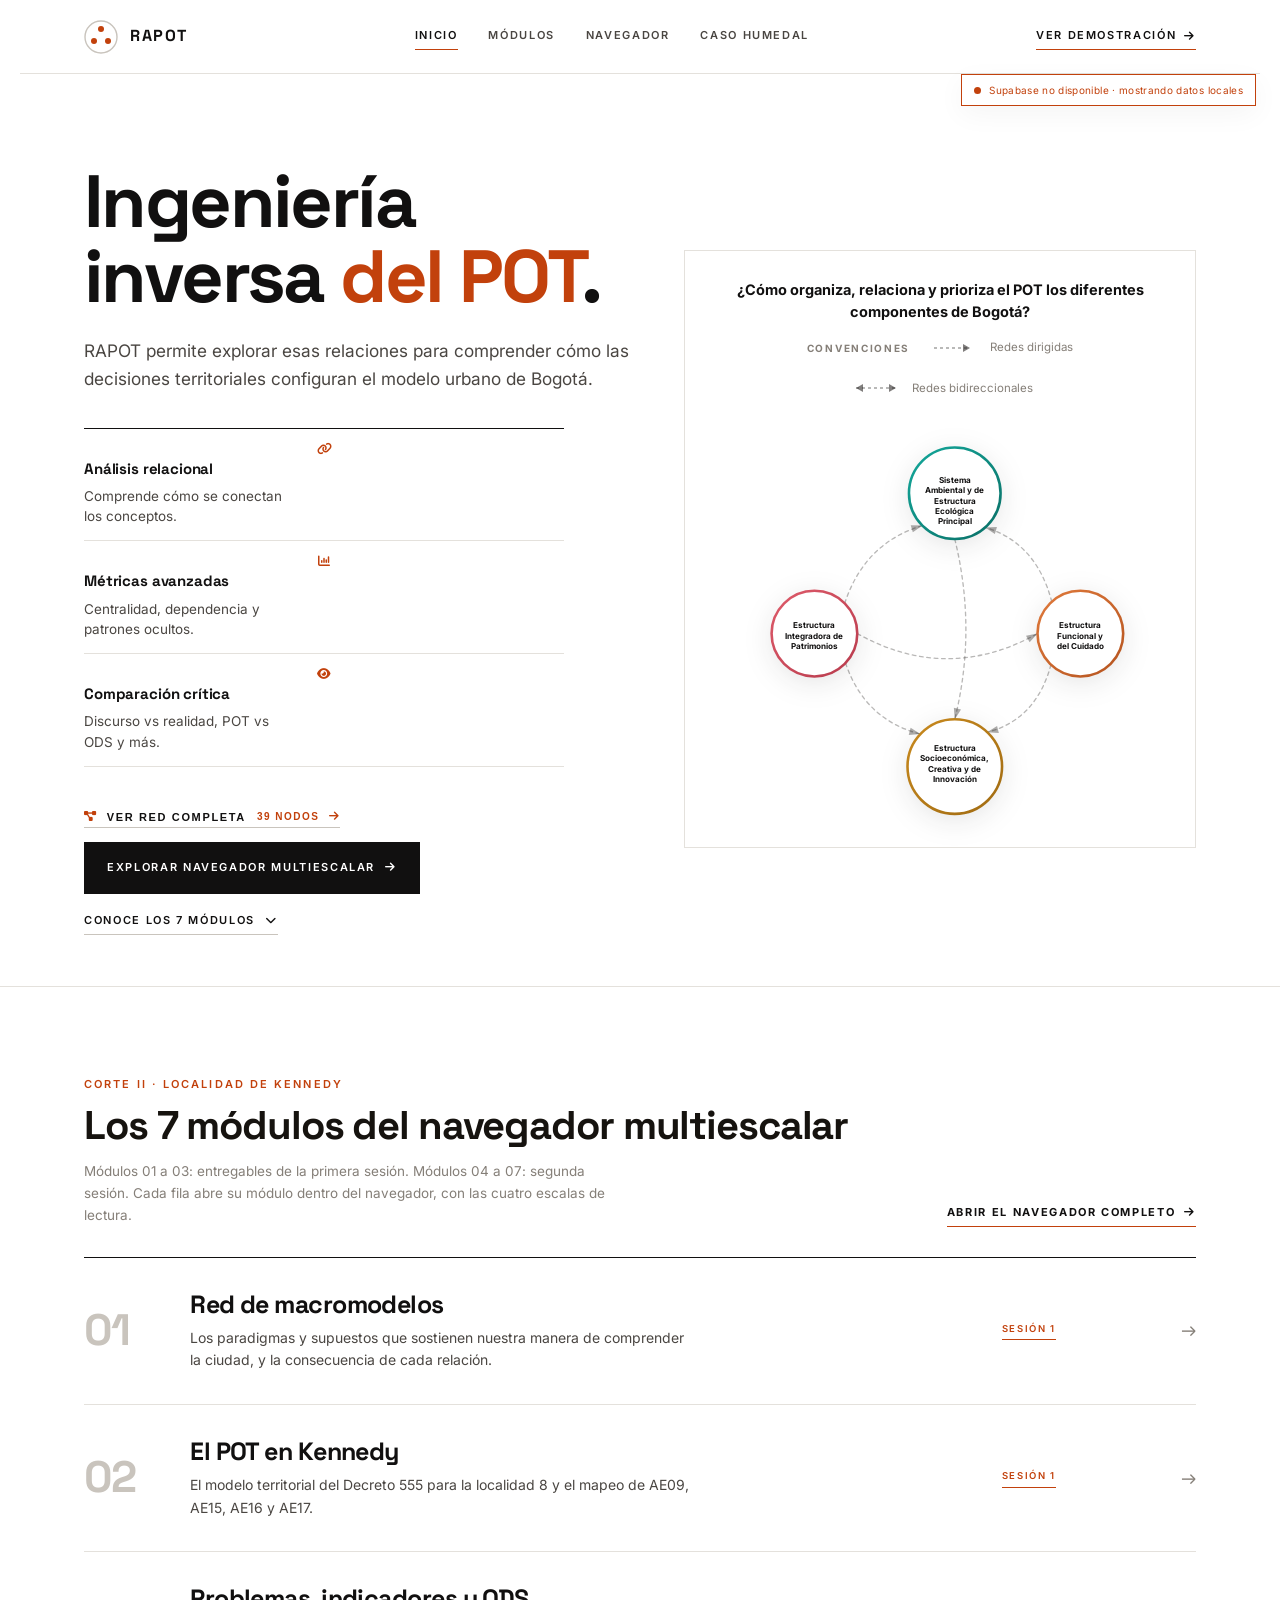
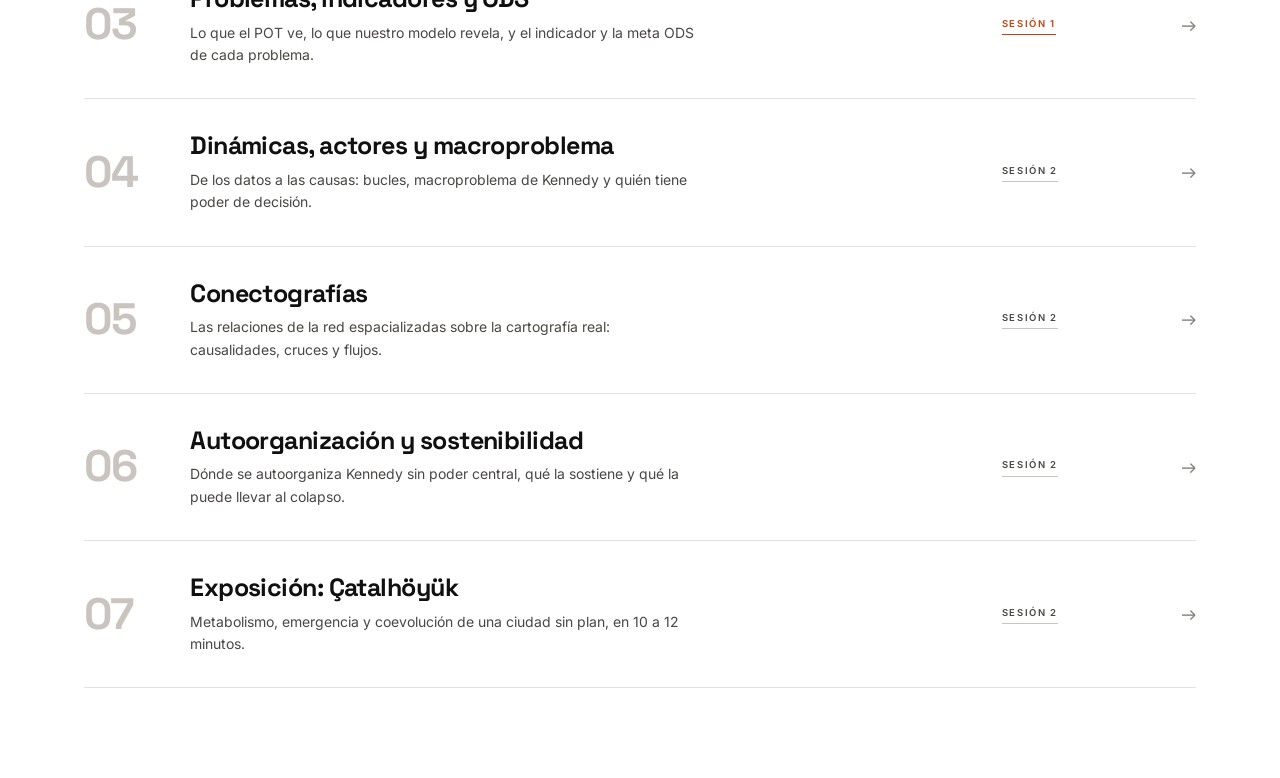
==== commit 0a072ad3: "Sistema visual editorial institucional con acento terracota Segunda pasada sobre el tema, siguiendo " ====
--- a/index.html
+++ b/index.html
@@ -233,82 +233,75 @@
         <p class="features-kicker">Corte II · Localidad de Kennedy</p>
         <h2>Los 7 módulos del navegador multiescalar</h2>
         <p class="features-sub">Módulos 01 a 03: entregables de la primera sesión. Módulos 04 a 07: segunda sesión.
-        Cada tarjeta abre su módulo dentro del navegador, con las cuatro escalas de lectura.</p>
+        Cada fila abre su módulo dentro del navegador, con las cuatro escalas de lectura.</p>
       </div>
       <a class="features-cta" href="./modulo-05.html">Abrir el navegador completo <i class="fa-solid fa-arrow-right" aria-hidden="true"></i></a>
     </div>
-    <div class="module-grid">
-      <a class="module-card" href="./modulo-05.html#m1">
-        <div class="module-card-top">
-          <span class="module-num">MÓDULO 01</span>
-          <span class="module-sesion" data-sesion="1">Sesión 1</span>
-        </div>
-        <div class="module-icon"><i class="fa-solid fa-diagram-project" aria-hidden="true"></i></div>
-        <h3>Red de macromodelos</h3>
-        <p>Los paradigmas y supuestos que sostienen nuestra manera de comprender la ciudad, y la consecuencia de cada relación.</p>
-        <span class="module-go">Abrir en el navegador <i class="fa-solid fa-arrow-right" aria-hidden="true"></i></span>
-      </a>
-      <a class="module-card" href="./modulo-05.html#m2">
-        <div class="module-card-top">
-          <span class="module-num">MÓDULO 02</span>
-          <span class="module-sesion" data-sesion="1">Sesión 1</span>
-        </div>
-        <div class="module-icon"><i class="fa-solid fa-map-location-dot" aria-hidden="true"></i></div>
-        <h3>El POT en Kennedy</h3>
-        <p>El modelo territorial del Decreto 555 para la localidad 8 y el mapeo de AE09, AE15, AE16 y AE17.</p>
-        <span class="module-go">Abrir en el navegador <i class="fa-solid fa-arrow-right" aria-hidden="true"></i></span>
-      </a>
-      <a class="module-card" href="./modulo-05.html#m3">
-        <div class="module-card-top">
-          <span class="module-num">MÓDULO 03</span>
-          <span class="module-sesion" data-sesion="1">Sesión 1</span>
-        </div>
-        <div class="module-icon"><i class="fa-solid fa-list-check" aria-hidden="true"></i></div>
-        <h3>Problemas, indicadores y ODS</h3>
-        <p>Lo que el POT ve, lo que nuestro modelo revela, y el indicador y la meta ODS de cada problema.</p>
-        <span class="module-go">Abrir en el navegador <i class="fa-solid fa-arrow-right" aria-hidden="true"></i></span>
-      </a>
-      <a class="module-card" href="./modulo-05.html#m4">
-        <div class="module-card-top">
-          <span class="module-num">MÓDULO 04</span>
-          <span class="module-sesion" data-sesion="2">Sesión 2</span>
-        </div>
-        <div class="module-icon"><i class="fa-solid fa-circle-nodes" aria-hidden="true"></i></div>
-        <h3>Dinámicas, actores y macroproblema</h3>
-        <p>De los datos a las causas: bucles, macroproblema de Kennedy y quién tiene poder de decisión.</p>
-        <span class="module-go">Abrir en el navegador <i class="fa-solid fa-arrow-right" aria-hidden="true"></i></span>
-      </a>
-      <a class="module-card" href="./modulo-05.html#m5">
-        <div class="module-card-top">
-          <span class="module-num">MÓDULO 05</span>
-          <span class="module-sesion" data-sesion="2">Sesión 2</span>
-        </div>
-        <div class="module-icon"><i class="fa-solid fa-layer-group" aria-hidden="true"></i></div>
-        <h3>Conectografías</h3>
-        <p>Las relaciones de la red espacializadas sobre la cartografía real: causalidades, cruces y flujos.</p>
-        <span class="module-go">Abrir en el navegador <i class="fa-solid fa-arrow-right" aria-hidden="true"></i></span>
-      </a>
-      <a class="module-card" href="./modulo-05.html#m6">
-        <div class="module-card-top">
-          <span class="module-num">MÓDULO 06</span>
-          <span class="module-sesion" data-sesion="2">Sesión 2</span>
-        </div>
-        <div class="module-icon"><i class="fa-solid fa-arrows-spin" aria-hidden="true"></i></div>
-        <h3>Autoorganización y sostenibilidad</h3>
-        <p>Dónde se autoorganiza Kennedy sin poder central, qué la sostiene y qué la puede llevar al colapso.</p>
-        <span class="module-go">Abrir en el navegador <i class="fa-solid fa-arrow-right" aria-hidden="true"></i></span>
-      </a>
-      <a class="module-card" href="./modulo-05.html#m7">
-        <div class="module-card-top">
-          <span class="module-num">MÓDULO 07</span>
-          <span class="module-sesion" data-sesion="2">Sesión 2</span>
-        </div>
-        <div class="module-icon"><i class="fa-solid fa-landmark-dome" aria-hidden="true"></i></div>
-        <h3>Exposición: Çatalhöyük</h3>
-        <p>Metabolismo, emergencia y coevolución de una ciudad sin plan, en 10 a 12 minutos.</p>
-        <span class="module-go">Abrir en el navegador <i class="fa-solid fa-arrow-right" aria-hidden="true"></i></span>
-      </a>
-    </div>
+    <nav class="module-index" aria-label="Los 7 módulos del corte">
+      <a class="module-row" href="./modulo-05.html#m1">
+        <span class="module-num">01</span>
+        <span class="module-body">
+          <h3>Red de macromodelos</h3>
+          <p>Los paradigmas y supuestos que sostienen nuestra manera de comprender la ciudad, y la consecuencia de cada relación.</p>
+        </span>
+        <span class="module-sesion" data-sesion="1">Sesión 1</span>
+        <span class="module-arrow" aria-hidden="true">&rarr;</span>
+      </a>
+      <a class="module-row" href="./modulo-05.html#m2">
+        <span class="module-num">02</span>
+        <span class="module-body">
+          <h3>El POT en Kennedy</h3>
+          <p>El modelo territorial del Decreto 555 para la localidad 8 y el mapeo de AE09, AE15, AE16 y AE17.</p>
+        </span>
+        <span class="module-sesion" data-sesion="1">Sesión 1</span>
+        <span class="module-arrow" aria-hidden="true">&rarr;</span>
+      </a>
+      <a class="module-row" href="./modulo-05.html#m3">
+        <span class="module-num">03</span>
+        <span class="module-body">
+          <h3>Problemas, indicadores y ODS</h3>
+          <p>Lo que el POT ve, lo que nuestro modelo revela, y el indicador y la meta ODS de cada problema.</p>
+        </span>
+        <span class="module-sesion" data-sesion="1">Sesión 1</span>
+        <span class="module-arrow" aria-hidden="true">&rarr;</span>
+      </a>
+      <a class="module-row" href="./modulo-05.html#m4">
+        <span class="module-num">04</span>
+        <span class="module-body">
+          <h3>Dinámicas, actores y macroproblema</h3>
+          <p>De los datos a las causas: bucles, macroproblema de Kennedy y quién tiene poder de decisión.</p>
+        </span>
+        <span class="module-sesion" data-sesion="2">Sesión 2</span>
+        <span class="module-arrow" aria-hidden="true">&rarr;</span>
+      </a>
+      <a class="module-row" href="./modulo-05.html#m5">
+        <span class="module-num">05</span>
+        <span class="module-body">
+          <h3>Conectografías</h3>
+          <p>Las relaciones de la red espacializadas sobre la cartografía real: causalidades, cruces y flujos.</p>
+        </span>
+        <span class="module-sesion" data-sesion="2">Sesión 2</span>
+        <span class="module-arrow" aria-hidden="true">&rarr;</span>
+      </a>
+      <a class="module-row" href="./modulo-05.html#m6">
+        <span class="module-num">06</span>
+        <span class="module-body">
+          <h3>Autoorganización y sostenibilidad</h3>
+          <p>Dónde se autoorganiza Kennedy sin poder central, qué la sostiene y qué la puede llevar al colapso.</p>
+        </span>
+        <span class="module-sesion" data-sesion="2">Sesión 2</span>
+        <span class="module-arrow" aria-hidden="true">&rarr;</span>
+      </a>
+      <a class="module-row" href="./modulo-05.html#m7">
+        <span class="module-num">07</span>
+        <span class="module-body">
+          <h3>Exposición: Çatalhöyük</h3>
+          <p>Metabolismo, emergencia y coevolución de una ciudad sin plan, en 10 a 12 minutos.</p>
+        </span>
+        <span class="module-sesion" data-sesion="2">Sesión 2</span>
+        <span class="module-arrow" aria-hidden="true">&rarr;</span>
+      </a>
+    </nav>
   </div>
 </section>
 
--- a/style.css
+++ b/style.css
@@ -1,13 +1,13 @@
 :root{
   /* ===== RAPOT · tema blanco minimalista ===== */
   --bg: #ffffff;
-  --bg-soft: #f6f6f4;
+  --bg-soft: #faf9f7;
   --surface: #ffffff;
-  --border: rgba(23,20,18,0.10);
-  --border-strong: rgba(23,20,18,0.20);
-  --text: #16130f;
-  --text-dim: #5b554e;
-  --text-faint: #8b847c;
+  --border: #e4e1dc;
+  --border-strong: #c9c4bd;
+  --text: #111010;
+  --text-dim: #4a4642;
+  --text-faint: #857f78;
 
   /* acentos calibrados para contraste sobre blanco
      (los nombres de variable son heredados del sistema anterior) */
@@ -21,13 +21,23 @@
   --yellow: #b45309;
   --yellow-soft: rgba(180,83,9,0.10);
 
-  --shadow-sm: 0 1px 2px rgba(23,20,18,0.05);
-  --shadow-md: 0 6px 20px rgba(23,20,18,0.07);
-  --shadow-lg: 0 18px 48px rgba(23,20,18,0.09);
-
-  --radius-lg: 22px;
-  --radius-md: 16px;
-  --radius-sm: 10px;
+  --shadow-sm: none;
+  --shadow-md: none;
+  --shadow-lg: none;
+
+  --radius-lg: 0px;
+  --radius-md: 0px;
+  --radius-sm: 0px;
+
+  /* sistema editorial institucional: papel, una tinta y un acento terracota */
+  --paper: #ffffff;
+  --accent: #c2410c;
+  --accent-soft: #f6ece6;
+  --line: #e4e1dc;
+  --line-strong: #c9c4bd;
+  --ink: #111010;
+  --ink-2: #4a4642;
+  --ink-3: #857f78;
 }
 
 *{ box-sizing:border-box; margin:0; padding:0; }
@@ -1130,11 +1140,11 @@
   align-items: center;
   gap: 8px;
   max-width: min(560px, calc(100vw - 48px));
-  padding: 8px 12px;
-  border: 1px solid rgba(15,148,136, 0.22);
-  border-radius: 999px;
-  background: rgba(17, 21, 22, 0.78);
-  color: rgba(238, 247, 245, 0.78);
+  padding: 7px 12px;
+  border: 1px solid var(--line);
+  border-radius: 0;
+  background: var(--paper);
+  color: var(--ink-2);
   font-size: 10px;
   letter-spacing: 0.035em;
   backdrop-filter: blur(14px);
@@ -1142,20 +1152,18 @@
   transition: border-color 180ms ease, color 180ms ease;
 }
 .supabase-status[data-state="error"] {
-  border-color: rgba(222,91,122, 0.35);
-  color: rgba(255, 205, 205, 0.9);
+  border-color: var(--accent);
+  color: var(--accent);
 }
 .supabase-status-dot {
   width: 7px;
   height: 7px;
   flex: 0 0 7px;
   border-radius: 50%;
-  background: #0f9488;
-  box-shadow: 0 0 0 4px rgba(15,148,136, 0.12), 0 0 14px rgba(15,148,136, 0.8);
+  background: var(--accent);
 }
 .supabase-status-dot.is-error {
-  background: #de5b6a;
-  box-shadow: 0 0 0 4px rgba(222,91,122, 0.12), 0 0 14px rgba(222,91,122, 0.6);
+  background: var(--accent);
 }
 @media (max-width: 700px) {
   .supabase-status {
@@ -1584,89 +1592,300 @@
 }
 .features-cta:hover{ filter:brightness(1.25); transform:translateY(-1px); }
 
-.module-grid{
-  display:grid;
-  grid-template-columns:repeat(auto-fill, minmax(282px, 1fr));
-  gap:14px;
-}
-.module-card{
-  display:flex;
-  flex-direction:column;
-  gap:10px;
-  padding:22px 21px 19px;
-  border:1px solid var(--border);
-  border-radius: var(--radius-md);
-  background: var(--surface);
-  text-decoration:none;
-  color: var(--text);
-  transition: border-color .15s ease, transform .15s ease, box-shadow .15s ease;
-}
-.module-card:hover{
-  border-color: var(--border-strong);
-  transform: translateY(-2px);
-  box-shadow: var(--shadow-md);
-}
-.module-card-top{
-  display:flex;
-  align-items:center;
-  justify-content:space-between;
-  gap:10px;
-}
-.module-num{
-  font-family:'Space Grotesk', sans-serif;
-  font-size:11.5px;
-  font-weight:700;
-  letter-spacing:.1em;
-  color: var(--text-faint);
-}
-.module-sesion{
-  font-size:10px;
-  font-weight:700;
-  letter-spacing:.1em;
-  text-transform:uppercase;
-  padding:4px 8px;
-  border-radius:6px;
-  border:1px solid var(--border);
-  background: var(--bg-soft);
-  color: var(--text-dim);
-}
-.module-sesion[data-sesion="1"]{ color: var(--purple); border-color: var(--purple-soft); background: var(--purple-soft); }
-.module-sesion[data-sesion="2"]{ color: var(--green); border-color: var(--green-soft); background: var(--green-soft); }
-.module-icon{
-  width:34px;
-  height:34px;
-  display:grid;
-  place-items:center;
-  border-radius:9px;
-  border:1px solid var(--border);
-  background: var(--bg-soft);
-  color: var(--green);
-  font-size:14px;
-}
-.module-card h3{
-  font-family:'Space Grotesk', sans-serif;
-  font-size:16.5px;
-  line-height:1.25;
-  font-weight:700;
-}
-.module-card p{
-  font-size:13.5px;
-  line-height:1.6;
-  color: var(--text-dim);
-}
-.module-go{
-  margin-top:auto;
-  padding-top:12px;
-  border-top:1px dashed var(--border);
-  font-size:12px;
-  font-weight:700;
-  color: var(--green);
-  display:inline-flex;
-  align-items:center;
-  gap:7px;
-}
-
 @media (max-width: 640px){
   .features-inner{ padding:0 5vw; }
   .features-cta{ width:100%; justify-content:center; }
 }
+
+
+/* ==========================================================================
+   CAPA EDITORIAL INSTITUCIONAL
+   Sobre-escribe el "chrome" de la portada para que coincida con el sistema
+   de modulo-05 / demo / 404: papel blanco, una tinta, acento terracota,
+   líneas de cabello como único separador, esquinas rectas y sin sombras.
+   Los colores de las cuatro estructuras del POT NO se tocan: son datos.
+   ========================================================================== */
+
+
+
+body{ font-size:16px; line-height:1.62; }
+
+/* ---------- barra superior ---------- */
+.navbar{
+  background: var(--paper, #fff);
+  border-bottom:1px solid var(--line);
+  padding:0 clamp(20px, 5vw, 64px);
+  height:74px;
+}
+.navbar .logo .icon circle:not(:first-child){ fill: var(--accent); }
+.navbar .logo .icon circle:first-child{ stroke: var(--line-strong); }
+.navbar .logo .text h1{ font-size:16px; letter-spacing:.1em; }
+.navbar .menu{ gap: clamp(14px, 2.4vw, 32px); }
+.navbar .menu li{
+  padding:4px 0;
+  border-radius:0;
+  font-size:11px;
+  font-weight:600;
+  letter-spacing:.15em;
+  text-transform:uppercase;
+  border-bottom:1px solid transparent;
+}
+.navbar .menu li:hover{ border-bottom-color: var(--line-strong); }
+.navbar .menu li.active{
+  background:none;
+  color: var(--ink);
+  border-bottom-color: var(--accent);
+}
+.navbar .demo{
+  border-radius:0;
+  background:none;
+  color: var(--ink);
+  border:0;
+  border-bottom:1px solid var(--accent);
+  padding:4px 0;
+  font-size:11px;
+  font-weight:600;
+  letter-spacing:.15em;
+  text-transform:uppercase;
+}
+.navbar .demo:hover{ color: var(--accent); filter:none; transform:none; }
+
+/* ---------- héroe ---------- */
+/* un solo contenedor para todo el sitio: 1240 px con margen interior propio,
+   así la barra, el héroe y el índice de módulos comparten el mismo eje */
+.navbar,
+.hero-inner,
+.features-inner{
+  width:min(1240px, 100%);
+  margin-inline:auto;
+  padding-inline: clamp(20px, 5vw, 64px);
+}
+.hero{
+  min-height:auto;
+  padding: clamp(46px, 7vw, 92px) 0 clamp(30px, 4vw, 56px);
+}
+.hero-inner{ max-width:none; }
+.hero-copy h1{
+  font-size: clamp(36px, 6.2vw, 74px);
+  line-height:1.02;
+  letter-spacing:-0.035em;
+}
+.hero-copy h1 .grad{
+  background:none;
+  -webkit-text-fill-color: currentColor;
+  color: var(--accent);
+}
+.hero-copy .lead{
+  max-width:62ch;
+  font-size: clamp(15.5px, 1.35vw, 18px);
+  color: var(--ink-2);
+}
+
+/* rasgos: filas con línea, no tarjetas con icono en caja */
+.feature-grid{ border-top:1px solid var(--ink); }
+.feature{
+  border:0;
+  border-bottom:1px solid var(--line);
+  border-radius:0;
+  background:none;
+  padding:15px 0;
+  box-shadow:none;
+}
+.feature .f-icon{
+  width:auto;
+  height:auto;
+  background:none;
+  border:0;
+  border-radius:0;
+  color: var(--accent);
+  font-size:12px;
+}
+.feature h3{ font-size:15px; letter-spacing:-0.01em; }
+.feature p{ color: var(--ink-2); font-size:13.5px; }
+
+/* ---------- botones ---------- */
+.btn-primary,
+.btn-secondary,
+.btn-global-network{
+  border-radius:0;
+  box-shadow:none;
+  font-size:11px;
+  font-weight:600;
+  letter-spacing:.15em;
+  text-transform:uppercase;
+  padding:16px 22px;
+}
+.btn-primary{
+  background: var(--ink);
+  color: #fff;
+  border:1px solid var(--ink);
+}
+.btn-primary:hover{ background: var(--accent); border-color: var(--accent); filter:none; transform:none; }
+.btn-secondary{
+  background:none;
+  border:1px solid var(--line-strong);
+  color: var(--ink);
+}
+.btn-secondary:hover{ background:none; border-color: var(--ink); }
+.btn-global-network{
+  background:none;
+  border:1px solid var(--line-strong);
+  color: var(--ink);
+}
+.btn-global-network span{ color: var(--accent); letter-spacing:.15em; }
+.btn-global-network i:first-child,
+.btn-global-network i:last-child{ color: var(--accent); }
+.btn-global-network:hover,
+.btn-global-network:focus-visible{
+  background:none;
+  border-color: var(--ink);
+  transform:none;
+  box-shadow:none;
+}
+
+/* ---------- tarjeta del diagrama ---------- */
+.hero-visual-card{
+  border:1px solid var(--line);
+  border-radius:0;
+  box-shadow:none;
+  background: var(--paper, #fff);
+}
+.legend-title{ font-size:10px; letter-spacing:.17em; text-transform:uppercase; color: var(--ink-3); }
+.legend-item{ font-size:11.5px; }
+.visual-question{ color: var(--ink); }
+
+/* ---------- sección de los 7 módulos: índice, no tarjetas ---------- */
+.features{ padding: clamp(48px, 7vw, 96px) 0; border-top:1px solid var(--line); }
+.features-inner{ padding:0 clamp(20px, 5vw, 64px); width:min(1240px,100%); }
+.features-kicker{ color: var(--accent); letter-spacing:.19em; font-weight:600; }
+.features-head h2{
+  font-size: clamp(24px, 3.6vw, 40px);
+  letter-spacing:-0.028em;
+}
+.features-sub{ font-size:13.5px; color: var(--ink-3); }
+.features-cta{
+  border-radius:0;
+  background:none;
+  color: var(--ink);
+  border:0;
+  border-bottom:1px solid var(--accent);
+  padding:4px 0;
+  font-size:11px;
+  letter-spacing:.15em;
+  text-transform:uppercase;
+}
+.features-cta:hover{ color: var(--accent); filter:none; transform:none; }
+
+.module-index{
+  border-top:1px solid var(--ink);
+}
+.module-row{
+  display:grid;
+  grid-template-columns:78px minmax(0,1fr) 132px 34px;
+  align-items:center;
+  gap:0 clamp(14px, 2.2vw, 30px);
+  padding: clamp(20px, 2.6vw, 32px) 0;
+  border-bottom:1px solid var(--line);
+  text-decoration:none;
+  color: var(--ink);
+  transition: background .15s ease;
+}
+.module-row:hover{ background: var(--bg-soft); }
+.module-num{
+  font-family:'Space Grotesk', sans-serif;
+  font-size: clamp(30px, 3.6vw, 44px);
+  font-weight:700;
+  line-height:.9;
+  letter-spacing:-0.04em;
+  color: var(--line-strong);
+  transition:color .15s ease;
+}
+.module-row:hover .module-num{ color: var(--accent); }
+.module-body h3{
+  font-family:'Space Grotesk', sans-serif;
+  font-size: clamp(19px, 2.1vw, 25px);
+  line-height:1.14;
+  letter-spacing:-0.022em;
+  font-weight:700;
+}
+.module-body p{
+  margin-top:9px;
+  font-size:14px;
+  line-height:1.6;
+  color: var(--ink-2);
+  max-width:56ch;
+}
+.module-sesion{
+  justify-self:start;
+  align-self:center;
+  padding:0 0 3px;
+  border-bottom:1px solid var(--line-strong);
+  font-size:9.5px;
+  font-weight:600;
+  letter-spacing:.17em;
+  text-transform:uppercase;
+  color: var(--ink-3);
+}
+.module-sesion[data-sesion="1"]{ color: var(--accent); border-bottom-color: var(--accent); }
+.module-sesion[data-sesion="2"]{ color: var(--ink-2); }
+.module-arrow{
+  justify-self:end;
+  font-family:'Space Grotesk', sans-serif;
+  font-size:19px;
+  color: var(--ink-3);
+  transition:color .15s ease, transform .15s ease;
+}
+.module-row:hover .module-arrow{ color: var(--accent); transform:translateX(4px); }
+
+@media (max-width: 1080px){
+  .module-row{ grid-template-columns:60px minmax(0,1fr) 118px 26px; }
+}
+@media (max-width: 640px){
+  .module-row{ grid-template-columns:48px minmax(0,1fr); row-gap:10px; }
+  .module-sesion{ grid-column:2; }
+  .module-arrow{ display:none; }
+  .features-cta{ width:auto; }
+}
+
+
+/* --- ajustes finales de la portada al sistema editorial --- */
+
+/* el menú era una píldora con fondo; ahora son solo enlaces con subrayado */
+.navbar .menu{
+  background:none;
+  border:0;
+  border-radius:0;
+  padding:0;
+}
+
+/* los rasgos se leen como una lista de tres filas, no como una rejilla ragged */
+.feature-grid{
+  display:block;
+  margin-top: clamp(22px, 3vw, 34px);
+}
+.feature{ padding:14px 0; }
+.feature .f-icon{ margin-bottom:2px; }
+
+/* un solo botón sólido; los otros dos, enlaces subrayados */
+.cta-row{
+  display:flex;
+  flex-wrap:wrap;
+  align-items:center;
+  gap: 14px clamp(18px, 2.6vw, 32px);
+  margin-top: clamp(26px, 3.5vw, 40px);
+}
+.btn-secondary,
+.btn-global-network{
+  padding:4px 0;
+  border:0;
+  border-bottom:1px solid var(--line-strong);
+  background:none;
+  color: var(--ink);
+}
+.btn-secondary:hover,
+.btn-global-network:hover,
+.btn-global-network:focus-visible{
+  color: var(--accent);
+  border-bottom-color: var(--accent);
+  background:none;
+}
--- a/site-theme.css
+++ b/site-theme.css
@@ -8,17 +8,17 @@
   --site-bg: #ffffff;
   --site-surface: #ffffff;
   --site-surface-2: #f6f6f4;
-  --site-line: rgba(23,20,18,0.10);
-  --site-line-strong: rgba(23,20,18,0.18);
+  --site-line: #e4e1dc;
+  --site-line-strong: #c9c4bd;
   --site-text: #16130f;
   --site-muted: #5b554e;
   --site-subtle: #8b847c;
-  --site-teal: #0f9488;
-  --site-teal-soft: rgba(15,148,136,0.10);
+  --site-teal: #c2410c;
+  --site-teal-soft: rgba(194,65,12,0.09);
   --site-orange: #c2410c;
   --site-coral: #d1495b;
   --site-amber: #b45309;
-  --site-radius: 12px;
+  --site-radius: 0px;
   --site-font-body: Inter, system-ui, -apple-system, BlinkMacSystemFont, "Segoe UI", sans-serif;
   --site-font-display: "Space Grotesk", Inter, system-ui, sans-serif;
 }
